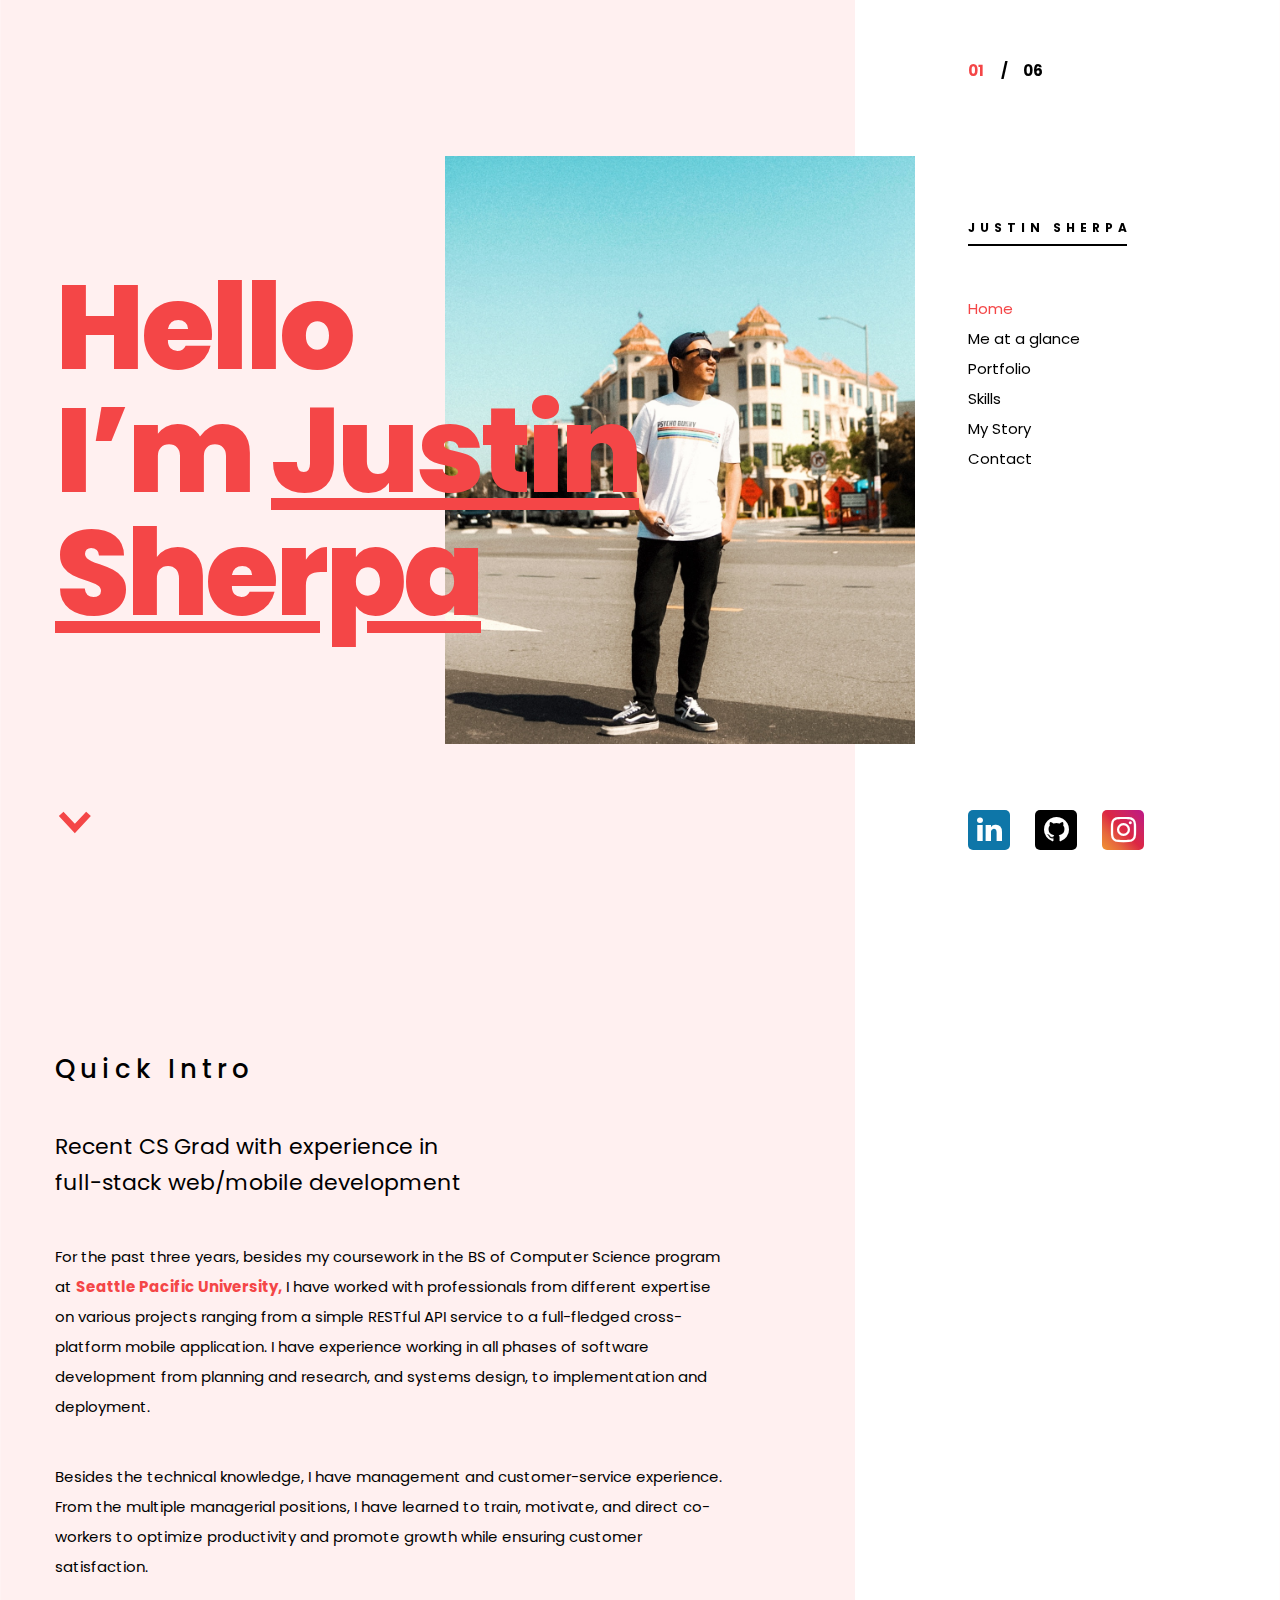
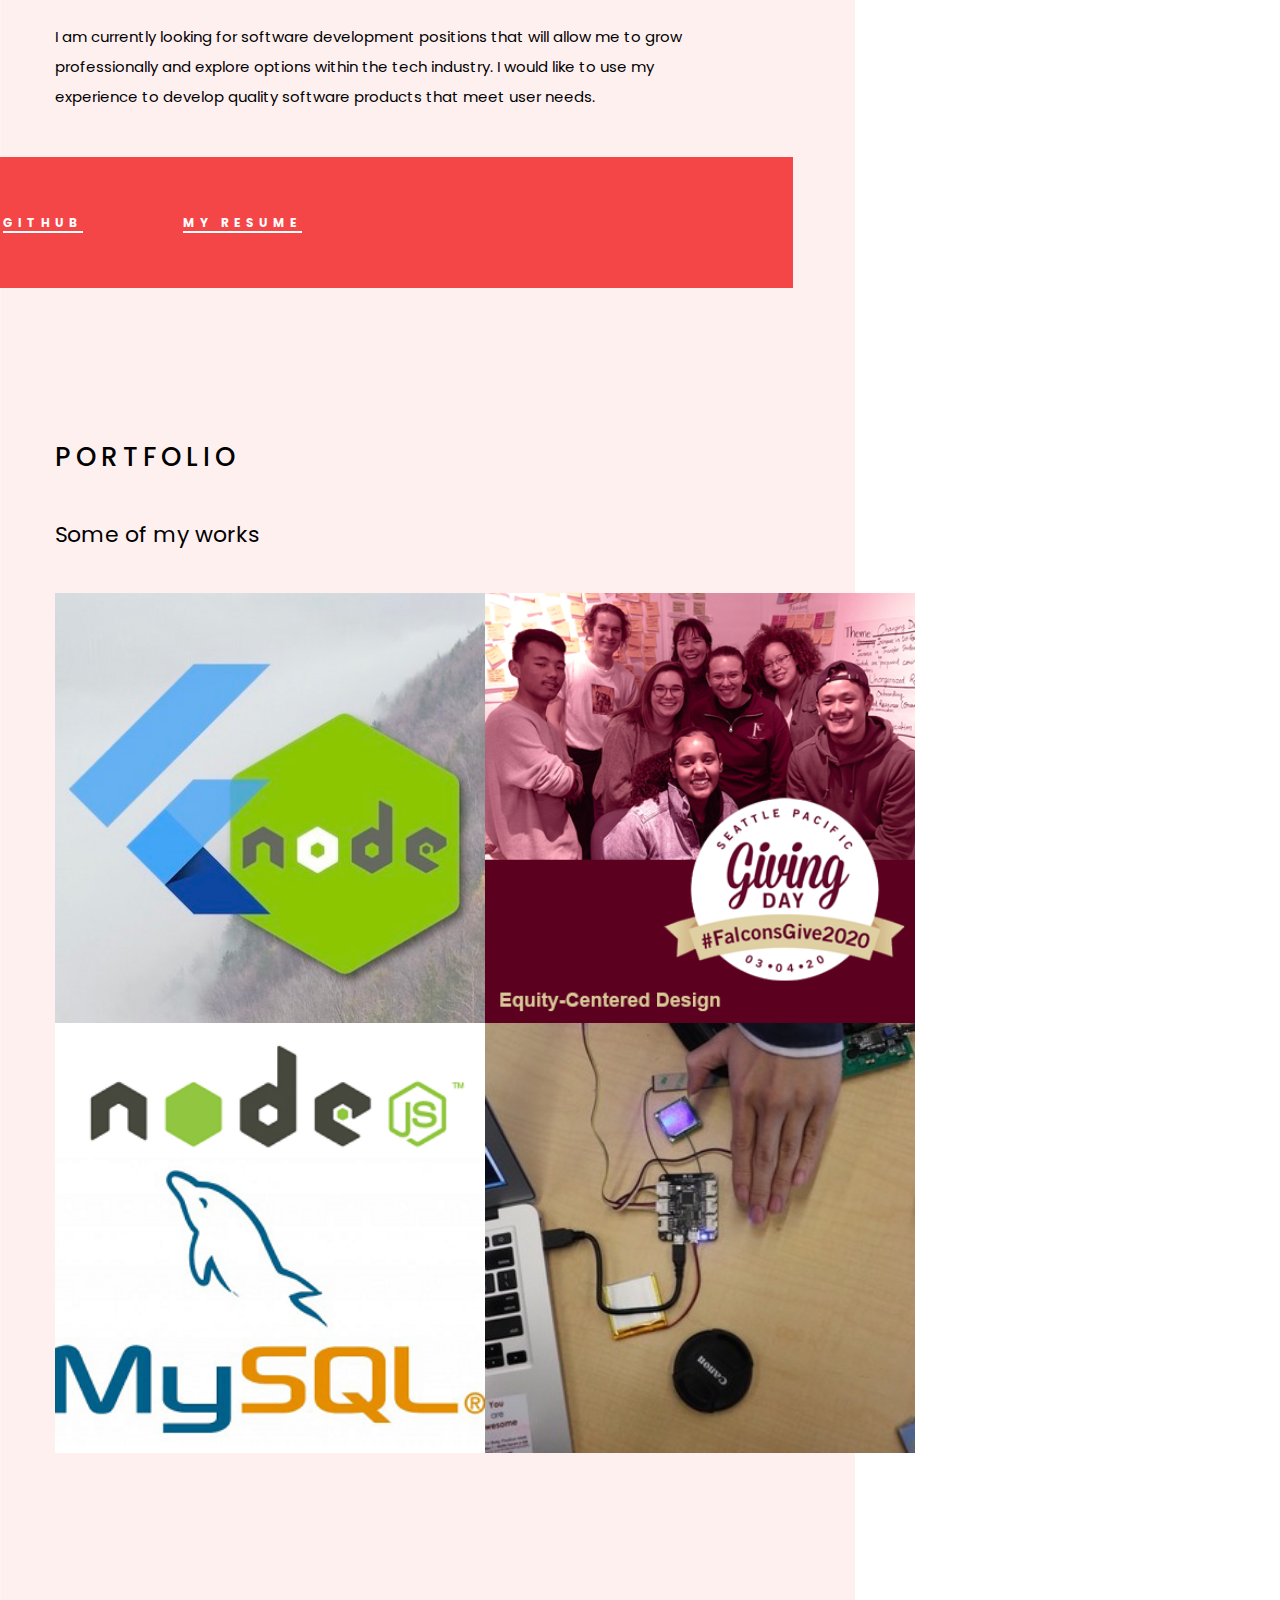
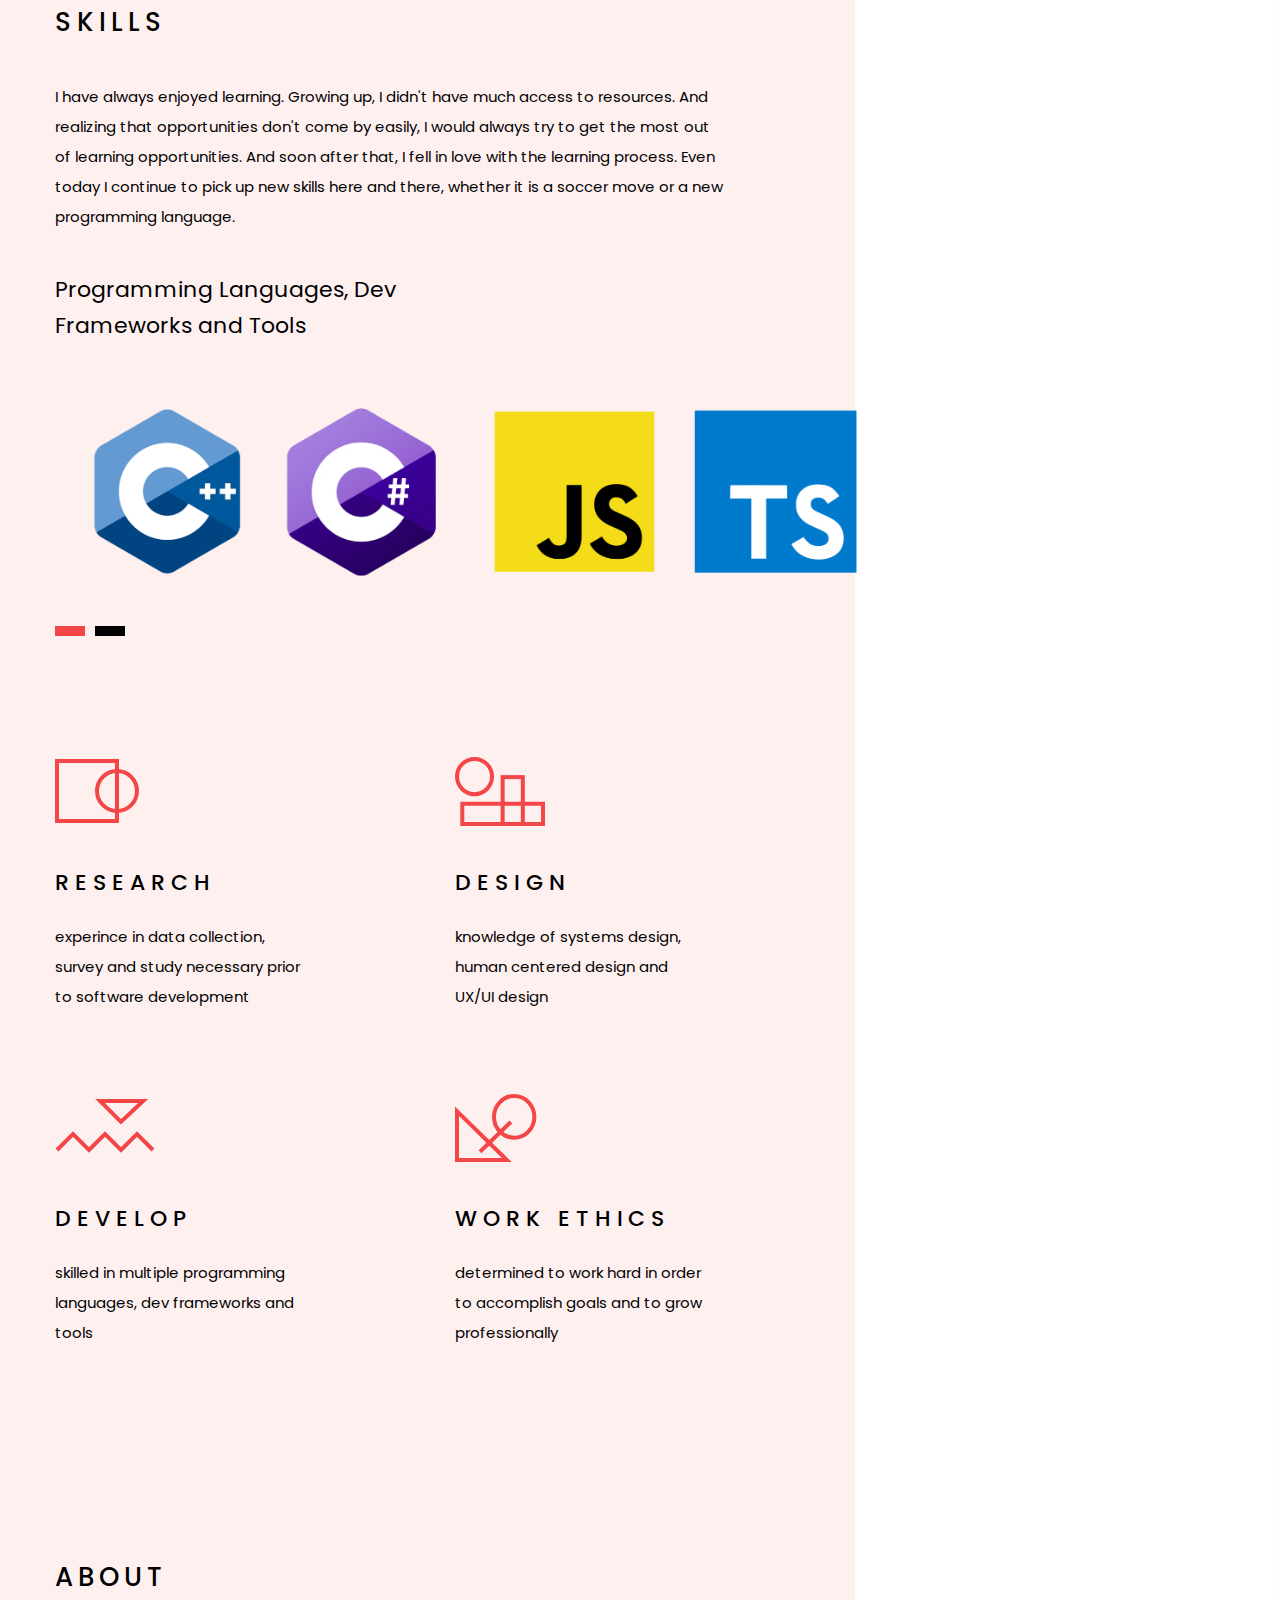
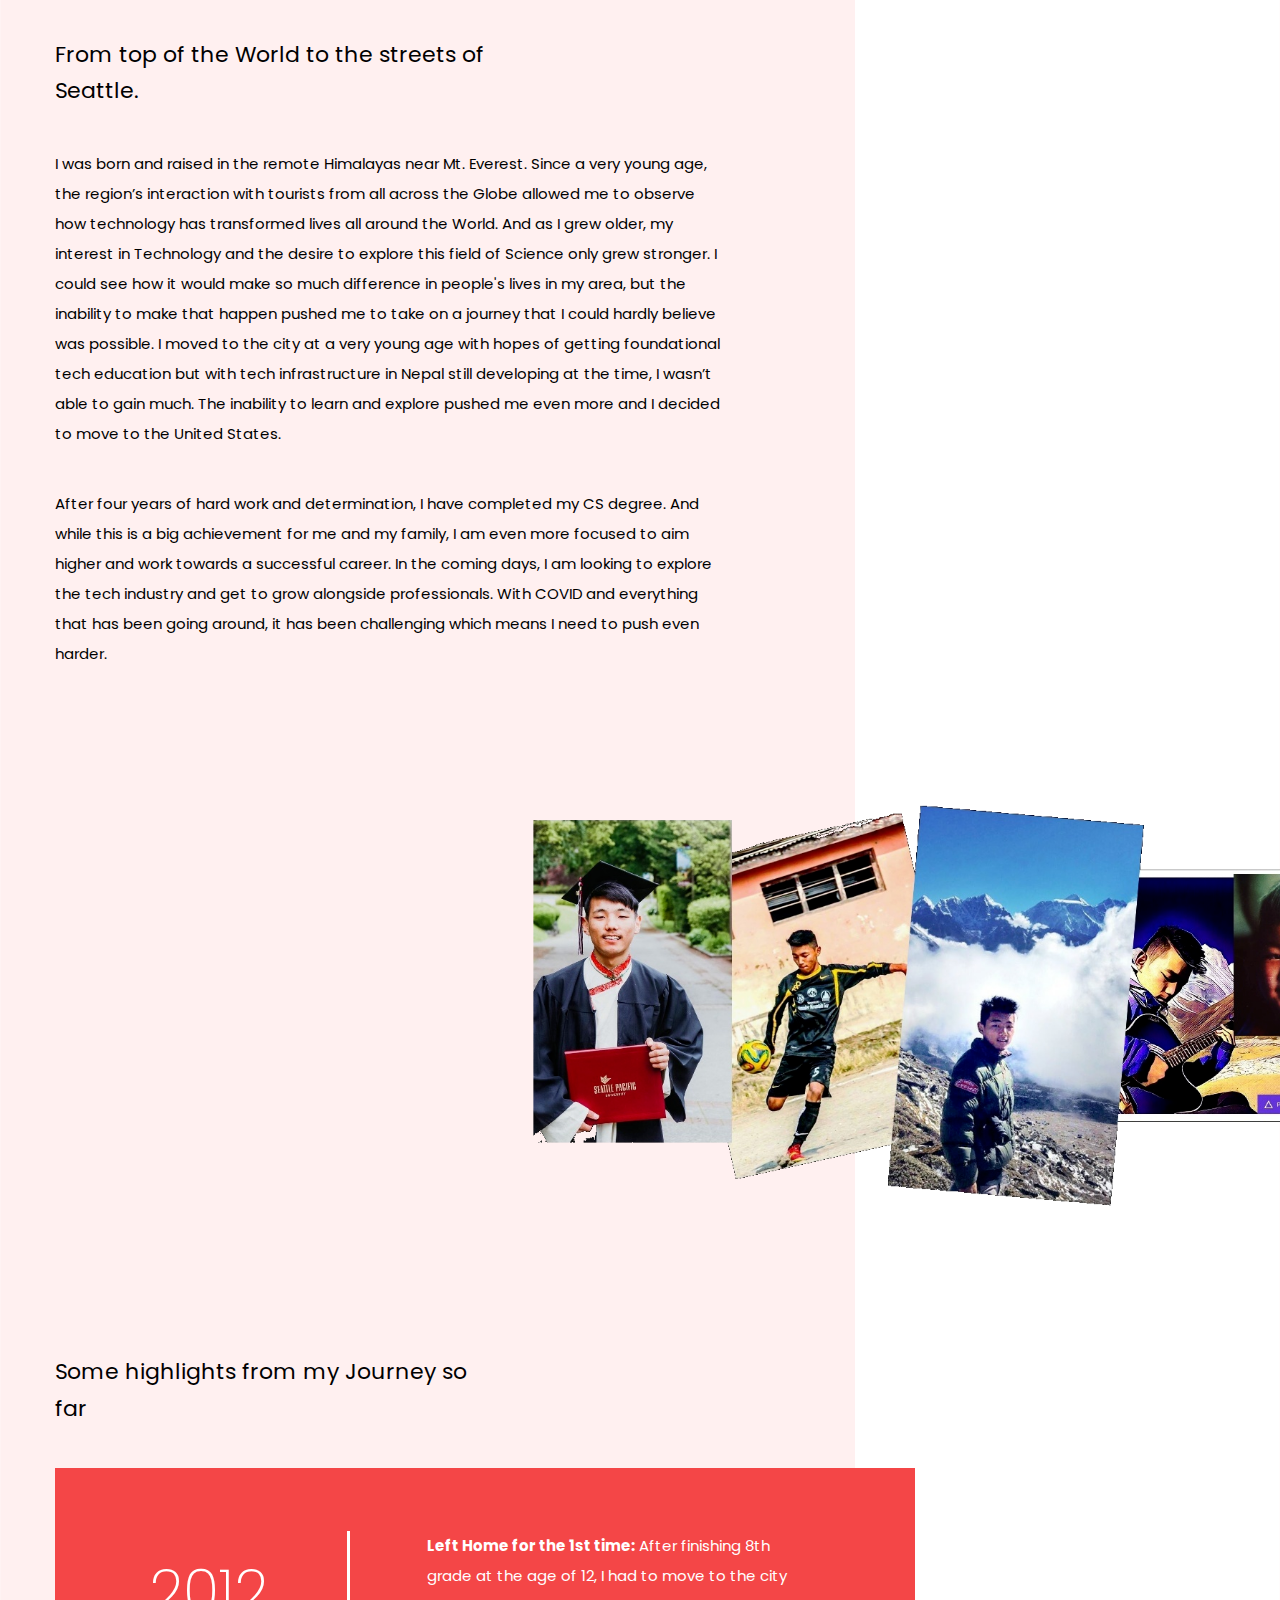
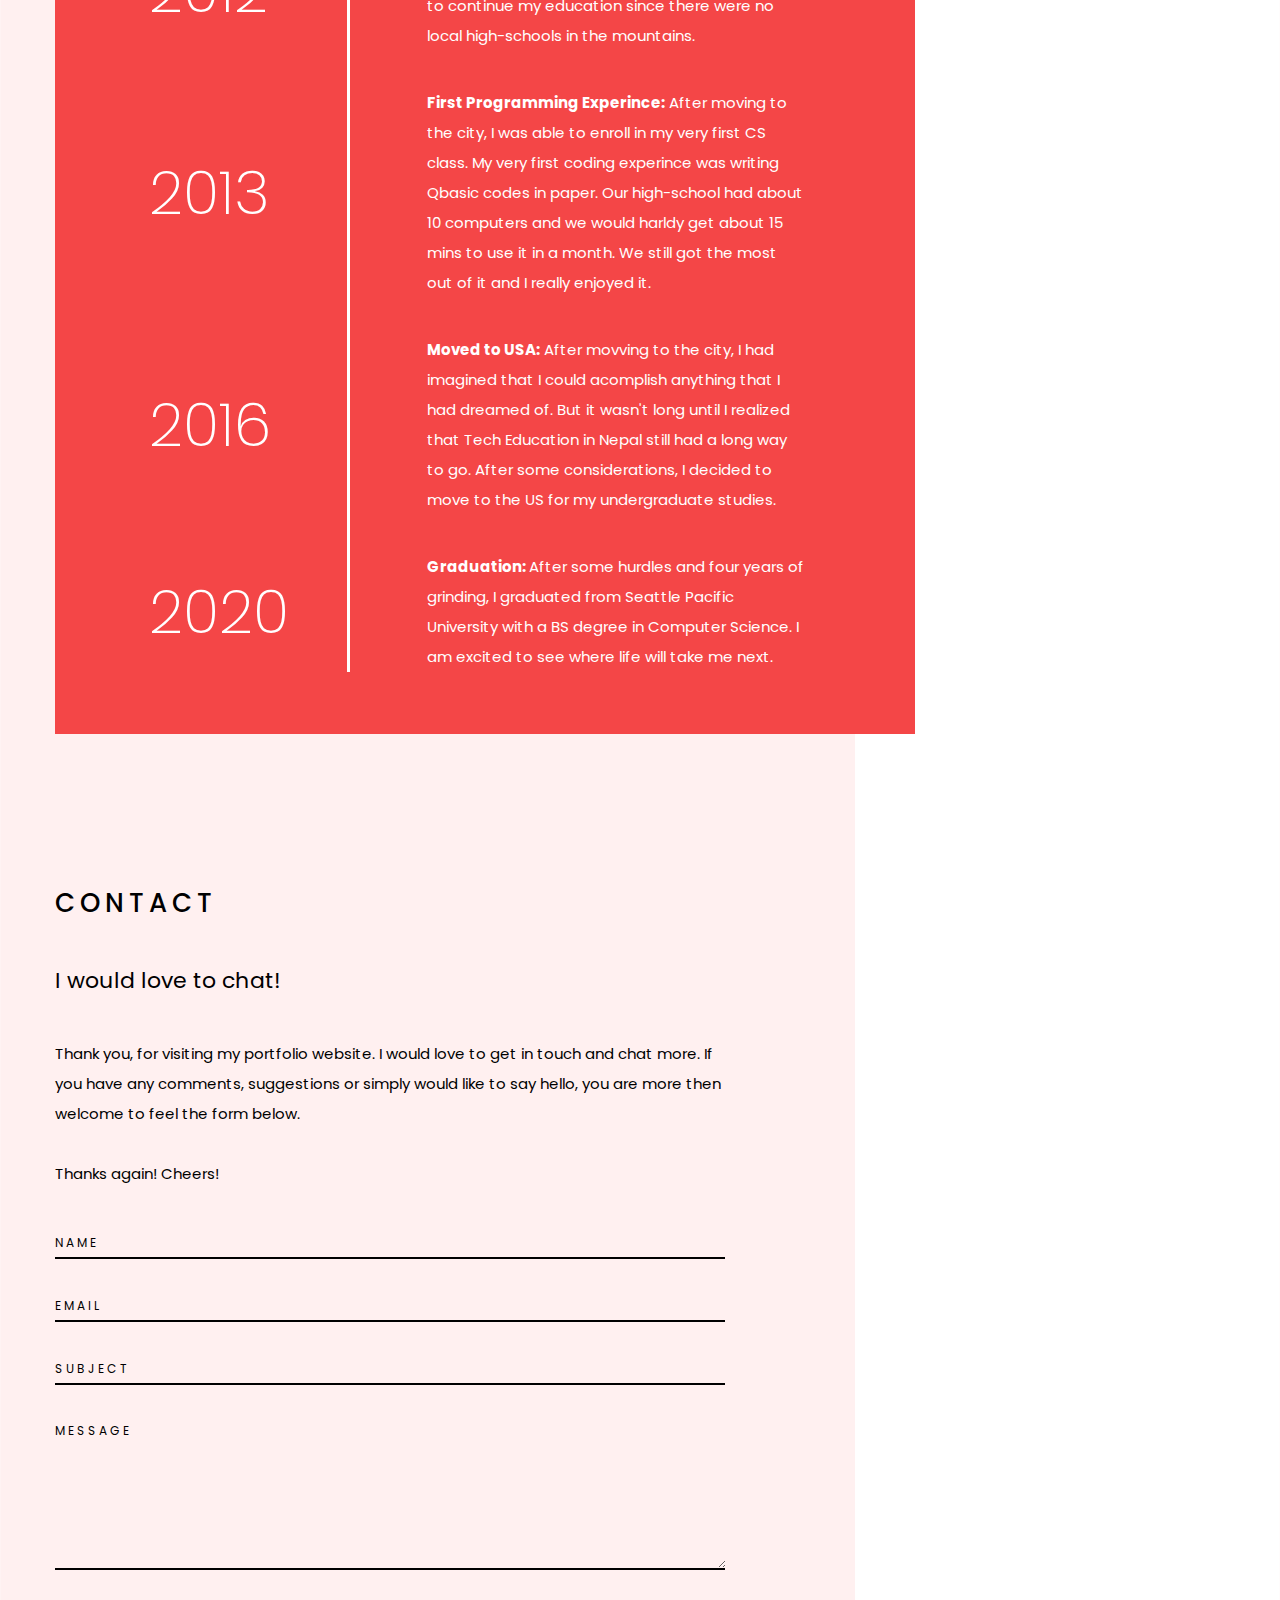
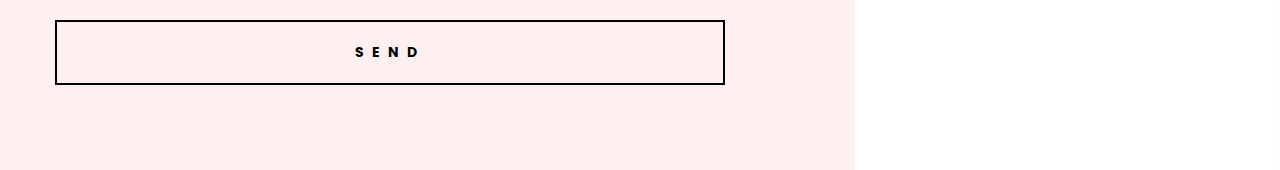
==== index.html @ 7067f930 "formspree.io form setup" ====
<!DOCTYPE HTML>
<html lang="en-US">
    <head>
        <title>Justin Sherpa Software Engineer</title>
        <meta http-equiv="Content-Type" content="text/html; charset=UTF-8">
        <meta name="description" content="Justin Sherpa Software Engineer Portfoilo" />
        <meta name="author" content="Justin Sherpa" />
        <meta name="viewport" content="width=device-width, initial-scale=1, shrink-to-fit=no">

        <link rel="shortcut icon" href="images/favicon.ico">
        <link href='https://fonts.googleapis.com/css?family=Poppins:200,400,500,700,800&display=swap' rel='stylesheet' type='text/css'> 
        <link rel="stylesheet" href="https://cdnjs.cloudflare.com/ajax/libs/font-awesome/4.7.0/css/font-awesome.min.css">                    
        <link rel="stylesheet" href="css/clear.css">
        <link rel="stylesheet" href="css/bootstrap-grid.css">        
        <link rel="stylesheet" href="css/prettyPhoto.css">
        <link rel="stylesheet" href="css/owl.carousel.min.css">
        <link rel="stylesheet" href="css/owl.theme.default.min.css">
        <link rel="stylesheet" href="style.css">

        <!--[if lt IE 9]>
        <script src="js/html5shiv.js"></script>            
        <script src="js/respond.min.js"></script>                   
        <![endif]-->                      
            
    </head>

    <body class="one-page"> 

        <div class="doc-loader"></div>

        <div class="container">
            <div class="page-wrapper">

                <!-- ================= HEADER ================= -->
                <div id="nav-btn" class="nav-btn">
                    <span class="nav-btn-cover">
                        <span class="menu-line"></span>                   
                    </span>
                </div>
                <div class="s-nav">
                    <div class="nav-count">
                        <div class="current-num">
                            <span>01</span>
                        </div>
                        <div class="pagination-sep">/</div>
                        <div class="total-pages-num">07</div>
                    </div>                                                            
                    <div class="nav-container">
                        <a class="site-title slow-scroll" href="#home">JUSTIN SHERPA</a>
                        <nav class="nav-menu">
                            <ul class="nav-list">
                                <li><a href="#home">Home</a></li>
                                <li><a href="#services">Me at a glance</a></li>
                                <li><a href="#portfolio">Portfolio</a></li> 
                                <li><a href="#skills">Skills</a></li>
                                <li><a href="#about">My Story</a></li>     
                                <li><a href="#contact">Contact</a></li>
                            </ul>
                        </nav>
                    </div> 
                    <ul class = "nav-soc">
                            <li><a href="https://www.linkedin.com/in/sherpaj/" target="_blank" class="fa fa-linkedin"></a></li>
                            <li><a href="https://github.com/sherpaj" target="_blank" class="fa fa-github"></a></li>
                            <li><a href="https://www.instagram.com/lhaktenjing/" target="_blank" class="fa fa-instagram"></a></li>
                    </ul>
                </div>
                <!-- =============== HEADER END =============== -->

                <!-- ================== HOME ================== -->
                <section id="home" class="section">
                    <div class="container-wrap">                        
                        <h1 class="entry-title" data-jarallax-element="0 30">Hello <br>I’m <span>Justin Sherpa</span></h1>
                        <img class="main-photo block-right" data-jarallax-element="0 -30" src="images/photo-1.jpg" alt="">                        
                        <a href="#services" class="main-btn slow-scroll"><img src="images/scroll-icon.svg" alt=""></a>
                    </div>
                </section>
                <!-- ================= HOME END ================= -->

                <!-- ================== SERVICES ================== -->
                <section id="services" class="section">

                    <div class="content-670">
                        <h2 class="title">Quick Intro</h2>
                        <div class="section-des">
                           Recent CS Grad with experience in <br>full-stack web/mobile development
                        </div>
                        <p>
                            For the past three years, besides my coursework in the BS of Computer Science program 
                            at <a href="https://spu.edu/" target="_blank">Seattle Pacific University,</a> I have worked 
                            with professionals from different expertise 
                            on various projects ranging from a simple RESTful API service to a full-fledged 
                            cross-platform mobile application. I have experience working in all phases of software 
                            development from planning and research, and systems design, to implementation and deployment.
                        </p>
                        <p>
                            Besides the technical knowledge, I have management and customer-service experience. 
                            From the multiple managerial positions, I have learned to train, motivate, and direct 
                            co-workers to optimize productivity and promote growth while ensuring customer 
                            satisfaction.  
                        </p>
                        <p>
                            I am currently looking for software development positions that will allow me to grow 
                            professionally and explore options within the tech industry. I would like to use my 
                            experience to develop quality software products that meet user needs. 
                        </p>
                    </div>

                    <ul class="serv-link-cover block-right" data-jarallax-element="0 40">
                        <li><a href="https://github.com/sherpaj" target="_blank">GITHUB</a></li>
                        <li><a href="https://drive.google.com/file/d/1ExMaj_rf5Bexp2js8amqShYfL4rbwa63/view?usp=sharing">MY RESUME</a></li>
                    </ul>
                </section>
                <!-- ================ SERVICES END ================ -->

                <!-- ==================== PORTFOLIO ==================== -->

                <section id="portfolio" class="section">
                    <h2 class="title">PORTFOLIO</h2>
                    <div class="section-des">
                        Some of my works
                    </div>

                    <div id="portfolio-wrapper" class="relative block-right">                        
                        <div class="portfolio-load-content-holder"></div>
                        <div class="grid" id="portfolio-grid">                                                            
                            <div class="grid-sizer"></div>

                            <div id="p-item-1" class="grid-item element-item p-one-half">
                                <a class="item-link ajax-portfolio" href="portfolio-1.html" data-id="1">
                                    <img src="images/portfolio1.jpg" alt="" />
                                    <div class="portfolio-text-holder">
                                        <div class="portfolio-text-wrapper">
                                            <p class="portfolio-text">Spotted</p>
                                            <p class="portfolio-cat">an iOS mobile application</p>
                                        </div>
                                    </div>
                                </a>
                            </div>

                            <div id="p-item-2" class="grid-item element-item p-one-half">
                                <a class="item-link" href="https://www.bubulapp.com/" target="_blank" data-id="2">
                                    <img src="images/portfolio2.jpg" alt="" />
                                    <div class="portfolio-text-holder">
                                        <div class="portfolio-text-wrapper">
                                            <p class="portfolio-text">Bubbul</p>
                                            <p class="portfolio-cat">a Human Centered Design Project</p>
                                        </div>
                                    </div>
                                </a>
                            </div>

                            <div id="p-item-3" class="grid-item element-item p-one-half">
                                <a class="item-link" href="https://github.com/sherpaj/Music_Library-DBMS" target="_blank" data-id="3">
                                    <img src="images/portfolio3.jpg" alt="" />
                                    <div class="portfolio-text-holder">
                                        <div class="portfolio-text-wrapper">
                                            <p class="portfolio-text">Music DB</p>
                                            <p class="portfolio-cat">A RESTful Web API and Relational DB</p>
                                        </div>
                                    </div>
                                </a>
                            </div>

                            <div class="grid-item element-item p-one-half">
                                <a class="item-link" href="https://devpost.com/software/parking-tracker-7ycqif" target="_blank" data-id="4">
                                    <img src="images/portfolio4.jpg" alt="" />
                                    <div class="portfolio-text-holder">
                                        <div class="portfolio-text-wrapper">
                                            <p class="portfolio-text">Parking Tracker</p>
                                            <p class="portfolio-cat">NB-IoT Microcontroller System</p>
                                        </div>
                                    </div>
                                </a>
                            </div>
                            <!---
                            <div class="grid-item element-item p-one-half">
                                <a class="item-link" href="images/item1.jpg" data-rel="prettyPhoto[portfolio]">
                                    <img src="images/portfolio5.jpg" alt="" />
                                    <div class="portfolio-text-holder">
                                        <div class="portfolio-text-wrapper">
                                            <p class="portfolio-text">Art</p>
                                            <p class="portfolio-cat">Image</p>
                                        </div>
                                    </div>
                                </a>
                            </div>
                        -->
                        </div>                
                    </div>   
                </section> 
                <!-- ================== PORTFOLIO END ================== -->


                <!-- ================== SKILLS ================== -->
                <section id="skills" class="section">
                    <h2 class="title">SKILLS</h2>
                    <p class="content-670">
                        I have always enjoyed learning. Growing up, I didn't have much access to resources. 
                        And realizing that opportunities don't come by easily, I would always try to get the 
                        most out of learning opportunities. And soon after that, I fell in love with the 
                        learning process. Even today I continue to pick up new skills here and there, whether 
                        it is a soccer move or a new programming language.
                    </p> 
                    <div class="section-des">
                        Programming Languages, Dev Frameworks and Tools
                    </div>

                    <div class="image-slider-wrapper relative block-right">
                        <div class="owl-carousel owl-theme image-slider slider" data-speed="2000" data-auto="false" data-hover="true">
                            <div class="owl-item">
                                <img src="images/skills1.png" alt="">
                            </div>
                            <div class="owl-item">
                                <img src="images/skills2.png" alt="">
                            </div>                            
                        </div>                                                            
                    </div>

                    

                    <div class="content-670">
                        <div class="serv-block-wrap">

                            <div class="serv-block-item">
                                <img src="images/serv-icon-1.svg" alt="">
                                <h4>RESEARCH</h4>
                                <p>
                                    experince in data collection, survey and study necessary prior to software development
                                </p>
                            </div>

                            <div class="serv-block-item">
                                <img src="images/serv-icon-2.svg" alt="">
                                <h4>DESIGN</h4>
                                <p>
                                    knowledge of systems design, human centered design and UX/UI design
                                </p>
                            </div>

                            <div class="serv-block-item">
                                <img src="images/serv-icon-3.svg" alt="">
                                <h4>DEVELOP</h4>
                                <p>
                                   skilled in multiple programming languages, dev frameworks and tools
                                </p>
                            </div>

                            <div class="serv-block-item">
                                <img src="images/serv-icon-4.svg" alt="">
                                <h4>WORK ETHICS</h4>
                                <p>
                                    determined to work hard in order to accomplish goals and to grow professionally
                                </p>
                            </div>

                        </div>
                    </div>
                    <br><br>

                </section>
                <!-- =============== SKILLS END =============== -->

                <!-- ==================== ABOUT ==================== -->
                <section id="about" class="section">
                    <h2 class="title">ABOUT</h2>
                    <div class="section-des">
                        From top of the World to the streets of Seattle.
                    </div>

                    <div class="content-670">
                        <p>
                            I was born and raised in the remote Himalayas near Mt. Everest. Since a very young age, 
                            the region’s interaction with tourists from all across the Globe allowed me to observe 
                            how technology has transformed lives all around the World. And as I grew older, my 
                            interest in Technology and the desire to explore this field of Science only grew stronger. 
                            I could see how it would make so much difference in people's lives in my area, but the 
                            inability to make that happen pushed me to take on a journey that I could hardly believe 
                            was possible. I moved to the city at a very young age with hopes of getting foundational 
                            tech education but with tech infrastructure in Nepal still developing at the time, 
                            I wasn’t able to gain much. The inability to learn and explore pushed me even more 
                            and I decided to move to the United States.  </p>
                            
                            <p>
                            After four years of hard work and determination, 
                            I have completed my CS degree. And while this is a big achievement for me and my family, 
                            I am even more focused to aim higher and work towards a successful career. In the coming days, 
                            I am looking to explore the tech industry and get to grow alongside professionals. 
                            With COVID and everything that has been going around, it has been challenging which 
                            means I need to push even harder. 
                        </p>
                    </div>

                    <img class="about-img block-right" data-jarallax-element="0 -40" src="images/about-img.jpg" alt="">


                    <div class="section-des">
                        Some highlights from my Journey so far
                    </div>
                    <ul class="skills-history block-right">
                        <li>
                            <span class="date">2012</span>
                            <p>
                                <strong>Left Home for the 1st time:</strong> After finishing 8th grade at the age of 12, I had to move to the city to continue my education since there
                                were no local high-schools in the mountains.
                            </p>
                        </li>

                        <li>
                            <span class="date">2013</span>
                            <p>
                                <strong>First Programming Experince:</strong> After moving to the city, I was able to enroll in my very first CS class.
                                 My very first coding experince was writing Qbasic codes in paper. Our high-school had about 10 computers and we would harldy get about
                                15 mins to use it in a month. We still got the most out of it and I really enjoyed it.

                            </p>
                        </li>

                        <li>
                            <span class="date">2016</span>
                            <p>
                                <strong>Moved to USA:</strong> After movving to the city, I had imagined that I could acomplish anything that I had dreamed of. But it wasn't long
                                until I realized that Tech Education in Nepal still had a long way to go. After some considerations, I decided to move to the US for my
                                undergraduate studies.
                             </p>
                        </li>

                        <li>
                            <span class="date">2020</span>
                            <p>
                                <strong> Graduation: </strong> After some hurdles and four years of grinding, I graduated from Seattle Pacific University with a BS degree in Computer Science. I am
                                excited to see where life will take me next.
                            </p>
                        </li>    
                    </ul>

                    
                    
                    <!--
                    <ul class="about-info" data-threshold="0 0" data-jarallax-element="40 0">
                        <li>
                            <h6>EMAIL</h6>
                            <a href="mailto:jackob@yourwebsite.com">justin@sherpaj.com</a>
                        </li>
                        <li>
                            <h6>ROLE</h6>
                            <span>Lead Designer</span>
                        </li>
                        <li>
                            <h6>PHONE</h6>
                            <a href="tel:+12067514339">(+1) 206 751 4339</a>
                        </li>
                    </ul>

                    <div class="about-text content-670">
                        <p>
                            Nam ultrices ultrices nec tortor pulvinar fermentum mi. Sociis sit tristique sagittis, mauris volutpat estera phasellus. Varius nec orci, quam augue lorem lines pellentesque non id. Tristique amet volutpat nunc euismod. Mauris <a href="#">felis at quam</a> sollicitudin est sempe vulputate id in nullam. Purus tincidunt maga ut turpis eu, eu enim. Nisl porttitor elit risus velit urna morbit mauris at proin laoreet lobortis urna aliquam setera fermentum sit iaculis vitae hendrerit et. Arcu ac est dictum lorem ispum dolor sit amet nunc usrus seio.
                        </p>
                        <p>
                            Lorem ipsum dolor sit amet, consectetur adipiscing elit. Viverra tristique placerat in sat massa consectetur quisque. Nunc aces fames lectus in libero aliquet ertare feraso est lorem nunc dolor sit amet settera aces volutpat in voltare lupar est phasellus.
                        </p>
                        <p>
                            Faucibus sed tristique fames sed aliquet ultricies eget viverra arcu. Vitae faucibus diam consequat aecenas. Turpis metus sit diam purus leo in varius ac quam. Nunc amet sei tristique set volutpat vulputate est phasellus. Volutpat faucibus per praesent aced no nuncare voltare per settera lorem ipsum dolor loboritas prion mauris varius est.
                        </p>
                    </div>

                    <img class="signature" src="images/signature.svg" alt="">

                -->

                </section>
                <!-- ==================== contact ==================== -->
                <section id="contact" class="section">
                    <h2 class="title">CONTACT</h2>
                    <div class="section-des">
                        I would love to chat!
                    </div>
                    <div class="content-670">
                        <p>
                            Thank you, for visiting my portfolio website. I would love to get in touch and chat more.
                            If you have any comments, suggestions or simply would like to say hello, you are more then 
                            welcome to feel the form below. <br><br>
                            Thanks again! Cheers!
                        </p>
                    </div>

                    <div class="content-670">
                        <form class="contact-form" action="https://formspree.io/xpzyezgk" method="POST">
                            <p>
                                <input id="name" type="text" name="your-name" placeholder="NAME">
                            </p>
                            <p>
                                <input id="contact-email" type="email" name="your-email" placeholder="EMAIL">
                            </p>                                    
                            <p>
                                <input id="subject" type="text" name="your-subject" placeholder="SUBJECT">
                            </p>
                            <p>
                                <textarea id="message" name="your-message" placeholder="MESSAGE"></textarea>
                            </p>
                            <p class="contact-submit-holder">
                                <!--</button> type = "submit"> SEND-->
                                <input type="submit" value="SEND">
                            </p>      
                            <p id="my-form-status"></p>                          
                        </form> 
                    </div>

                </section>
                <!-- ================== ABOUT END ================== -->
            </div>
        </div>

        <!--=================== SCRIPT ===================-->
        <script src="js/jquery.js"></script>       
        <script src="js/imagesloaded.pkgd.js"></script>
        <script src="js/jquery.fitvids.js"></script>
        <script src="js/jarallax.js"></script>
        <script src="js/jarallax-element.min.js"></script>
        <script src="js/isotope.pkgd.js"></script>        
        <script src="js/jquery.prettyPhoto.js"></script>                
        <script src='js/owl.carousel.min.js'></script>                                                            
        <script src="js/main.js"></script>
    </body>
</html>
---- css/clear.css ----
html, body, div, span, object, iframe,
h1, h2, h3, h4, h5, h6, p, blockquote, pre,
abbr, address, cite, code,
del, dfn, em, img, ins, kbd, q, samp,
small, strong, sub, sup, var,
b, i, ol, ul, li,
fieldset, form, label, legend,
table, caption, tbody, tfoot, thead, tr, th, td,
article, aside, canvas, details, figcaption, figure, 
footer, header, hgroup, menu, nav, section, summary,
time, mark, audio, video {
    margin:0;
    padding:0;
    border:0;
    outline: none;
    font-size:100%;
    vertical-align:baseline;
    background:transparent;
}

body {
    line-height:1;
}

article,aside,details,figcaption,figure,
footer,header,hgroup,menu,nav,section { 
    display:block;
}

nav ul,ul,ol {
    list-style:none;
}

blockquote, q {
    quotes:none;
}

blockquote:before, blockquote:after,
q:before, q:after {
    content:'';
    content:none;
}

a {
    margin:0;
    padding:0;
    font-size:100%;
	outline: none;
    vertical-align:baseline;
    background:transparent;
}

ins {
    background-color:#ff9;
    color:#000;
    text-decoration:none;
}

mark {
    background-color:#ff9;
    color:#000; 
    font-style:italic;
    font-weight:bold;
}

del {
    text-decoration: line-through;
}

abbr[title], dfn[title] {
    border-bottom:1px dotted;
    cursor:help;
}

table {
    border-collapse:collapse;
    border-spacing:0;
}

hr {
    display:block;
    height:1px;
    border:0;   
    border-top:1px solid #cccccc;
    margin:1em 0;
    padding:0;
}

input, select {
    vertical-align:middle;
}

input:focus, textarea:focus
{
    outline: none;
}
---- css/prettyPhoto.css ----
/* ------------------------------------------------------------------------
        This you can edit.
------------------------------------------------------------------------- */

/* ----------------------------------
        Default Theme
----------------------------------- */

div.pp_default .pp_top,
div.pp_default .pp_top .pp_middle,
div.pp_default .pp_top .pp_left,
div.pp_default .pp_top .pp_right,
div.pp_default .pp_bottom,
div.pp_default .pp_bottom .pp_left,
div.pp_default .pp_bottom .pp_middle,
div.pp_default .pp_bottom .pp_right { height: 13px; }

div.pp_default .pp_content .ppt { color: #f8f8f8; }
div.pp_default .pp_content_container .pp_left { padding-left: 13px; }
div.pp_default .pp_content_container .pp_right { padding-right: 13px; }
/*div.pp_default .pp_content { background-color: #fff; }*/
div.pp_default .pp_next:hover { background: url(../images/prettyPhoto/default/sprite_next.png) center right  no-repeat; cursor: pointer; } /* Next button */
div.pp_default .pp_previous:hover { background: url(../images/prettyPhoto/default/sprite_prev.png) center left no-repeat; cursor: pointer; } /* Previous button */
div.pp_default .pp_expand { background: url(../images/prettyPhoto/default/sprite.png) 0 -29px no-repeat; cursor: pointer; width: 28px; height: 28px; display: none !important; } /* Expand button */
div.pp_default .pp_expand:hover { background: url(../images/prettyPhoto/default/sprite.png) 0 -56px no-repeat; cursor: pointer; } /* Expand button hover */
div.pp_default .pp_contract { background: url(../images/prettyPhoto/default/sprite.png) 0 -84px no-repeat; cursor: pointer; width: 28px; height: 28px; } /* Contract button */
div.pp_default .pp_contract:hover { background: url(../images/prettyPhoto/default/sprite.png) 0 -113px no-repeat; cursor: pointer; } /* Contract button hover */
div.pp_default .pp_close { width: 30px; height: 30px; cursor: pointer; } /* Close button */
div.pp_default #pp_full_res .pp_inline { color: #000; background-color: white; padding: 30px; } 
.pp_inline img {max-width: 100%; max-height: 100%; width: auto; height: auto;}
div.pp_default .pp_gallery ul li a { background: url(../images/prettyPhoto/default/default_thumb.png) center center #f8f8f8; border:1px solid #aaa; }
div.pp_default .pp_gallery ul li a:hover,
div.pp_default .pp_gallery ul li.selected a { border-color: #fff; }
div.pp_default .pp_social { margin-top: 7px;}

div.pp_default .pp_gallery a.pp_arrow_previous,
div.pp_default .pp_gallery a.pp_arrow_next { position: static; left: auto; }
div.pp_default .pp_nav .pp_play,
div.pp_default .pp_nav .pp_pause { background: url(../images/prettyPhoto/default/sprite.png) -51px 1px no-repeat; height:30px; width:30px; }
div.pp_default .pp_nav .pp_pause { background-position: -51px -29px; }
div.pp_default .pp_details { position: relative; }
div.pp_default a.pp_arrow_previous,
div.pp_default a.pp_arrow_next { height: 26px;  margin: -4px 0 0 0; width: 20px; }
div.pp_default a.pp_arrow_next { left: 52px;} /* The next arrow in the bottom nav */
div.pp_default .pp_content_container .pp_details { margin-top: 5px; }
div.pp_default .pp_nav { clear: none; height: 30px; width: 110px; position: relative; }
div.pp_default .pp_nav .currentTextHolder{ font-family: Georgia; font-style: italic; color:#999; font-size: 11px; left: 75px; line-height: 25px; margin: 0; padding: 0 0 0 10px; position: absolute; top: 2px; }

div.pp_default .pp_close:hover, div.pp_default .pp_nav .pp_play:hover, div.pp_default .pp_nav .pp_pause:hover, div.pp_default .pp_arrow_next:hover, div.pp_default .pp_arrow_previous:hover { opacity:0.7; }

div.pp_default .pp_description{ font-size: 11px; font-weight: bold; line-height: 14px; margin: 5px 50px 5px 0; }


div.pp_default .pp_loaderIcon { background: url(../images/prettyPhoto/default/loader.gif) center center no-repeat; background-color: white;} /* Loader icon */


/* ----------------------------------
        Light Rounded Theme
----------------------------------- */


div.light_rounded .pp_top .pp_left { background: url(../images/prettyPhoto/light_rounded/sprite.png) -88px -53px no-repeat; } /* Top left corner */
div.light_rounded .pp_top .pp_middle { background: #fff; } /* Top pattern/color */
div.light_rounded .pp_top .pp_right { background: url(../images/prettyPhoto/light_rounded/sprite.png) -110px -53px no-repeat; } /* Top right corner */

div.light_rounded .pp_content .ppt { color: #000; }
div.light_rounded .pp_content_container .pp_left,
div.light_rounded .pp_content_container .pp_right { background: #fff; }
div.light_rounded .pp_content { background-color: #fff; } /* Content background */
div.light_rounded .pp_next:hover { background: url(../images/prettyPhoto/light_rounded/btnNext.png) center right  no-repeat; cursor: pointer; } /* Next button */
div.light_rounded .pp_previous:hover { background: url(../images/prettyPhoto/light_rounded/btnPrevious.png) center left no-repeat; cursor: pointer; } /* Previous button */
div.light_rounded .pp_expand { background: url(../images/prettyPhoto/light_rounded/sprite.png) -31px -26px no-repeat; cursor: pointer; } /* Expand button */
div.light_rounded .pp_expand:hover { background: url(../images/prettyPhoto/light_rounded/sprite.png) -31px -47px no-repeat; cursor: pointer; } /* Expand button hover */
div.light_rounded .pp_contract { background: url(../images/prettyPhoto/light_rounded/sprite.png) 0 -26px no-repeat; cursor: pointer; } /* Contract button */
div.light_rounded .pp_contract:hover { background: url(../images/prettyPhoto/light_rounded/sprite.png) 0 -47px no-repeat; cursor: pointer; } /* Contract button hover */
div.light_rounded .pp_close { width: 75px; height: 22px; background: url(../images/prettyPhoto/light_rounded/sprite.png) -1px -1px no-repeat; cursor: pointer; } /* Close button */
div.light_rounded .pp_details { position: relative; }
div.light_rounded .pp_description { margin-right: 85px; }
div.light_rounded #pp_full_res .pp_inline { color: #000; } 
div.light_rounded .pp_gallery a.pp_arrow_previous,
div.light_rounded .pp_gallery a.pp_arrow_next { margin-top: 12px !important; }
div.light_rounded .pp_nav .pp_play { background: url(../images/prettyPhoto/light_rounded/sprite.png) -1px -100px no-repeat; height: 15px; width: 14px; }
div.light_rounded .pp_nav .pp_pause { background: url(../images/prettyPhoto/light_rounded/sprite.png) -24px -100px no-repeat; height: 15px; width: 14px; }

div.light_rounded .pp_arrow_previous { background: url(../images/prettyPhoto/light_rounded/sprite.png) 0 -71px no-repeat; } /* The previous arrow in the bottom nav */
div.light_rounded .pp_arrow_previous.disabled { background-position: 0 -87px; cursor: default; }
div.light_rounded .pp_arrow_next { background: url(../images/prettyPhoto/light_rounded/sprite.png) -22px -71px no-repeat; } /* The next arrow in the bottom nav */
div.light_rounded .pp_arrow_next.disabled { background-position: -22px -87px; cursor: default; }

div.light_rounded .pp_bottom .pp_left { background: url(../images/prettyPhoto/light_rounded/sprite.png) -88px -80px no-repeat; } /* Bottom left corner */
div.light_rounded .pp_bottom .pp_middle { background: #fff; } /* Bottom pattern/color */
div.light_rounded .pp_bottom .pp_right { background: url(../images/prettyPhoto/light_rounded/sprite.png) -110px -80px no-repeat; } /* Bottom right corner */

div.light_rounded .pp_loaderIcon { background: url(../images/prettyPhoto/light_rounded/loader.gif) center center no-repeat; } /* Loader icon */

/* ----------------------------------
        Dark Rounded Theme
----------------------------------- */

div.dark_rounded .pp_top .pp_left { background: url(../images/prettyPhoto/dark_rounded/sprite.png) -88px -53px no-repeat; } /* Top left corner */
div.dark_rounded .pp_top .pp_middle { background: url(../images/prettyPhoto/dark_rounded/contentPattern.png) top left repeat; } /* Top pattern/color */
div.dark_rounded .pp_top .pp_right { background: url(../images/prettyPhoto/dark_rounded/sprite.png) -110px -53px no-repeat; } /* Top right corner */

div.dark_rounded .pp_content_container .pp_left { background: url(../images/prettyPhoto/dark_rounded/contentPattern.png) top left repeat-y; } /* Left Content background */
div.dark_rounded .pp_content_container .pp_right { background: url(../images/prettyPhoto/dark_rounded/contentPattern.png) top right repeat-y; } /* Right Content background */
div.dark_rounded .pp_content { background: url(../images/prettyPhoto/dark_rounded/contentPattern.png) top left repeat; } /* Content background */
div.dark_rounded .pp_next:hover { background: url(../images/prettyPhoto/dark_rounded/btnNext.png) center right  no-repeat; cursor: pointer; } /* Next button */
div.dark_rounded .pp_previous:hover { background: url(../images/prettyPhoto/dark_rounded/btnPrevious.png) center left no-repeat; cursor: pointer; } /* Previous button */
div.dark_rounded .pp_expand { background: url(../images/prettyPhoto/dark_rounded/sprite.png) -31px -26px no-repeat; cursor: pointer; } /* Expand button */
div.dark_rounded .pp_expand:hover { background: url(../images/prettyPhoto/dark_rounded/sprite.png) -31px -47px no-repeat; cursor: pointer; } /* Expand button hover */
div.dark_rounded .pp_contract { background: url(../images/prettyPhoto/dark_rounded/sprite.png) 0 -26px no-repeat; cursor: pointer; } /* Contract button */
div.dark_rounded .pp_contract:hover { background: url(../images/prettyPhoto/dark_rounded/sprite.png) 0 -47px no-repeat; cursor: pointer; } /* Contract button hover */
div.dark_rounded .pp_close { width: 75px; height: 22px; background: url(../images/prettyPhoto/dark_rounded/sprite.png) -1px -1px no-repeat; cursor: pointer; } /* Close button */
div.dark_rounded .pp_details { position: relative; }
div.dark_rounded .pp_description { margin-right: 85px; }
div.dark_rounded .currentTextHolder { color: #c4c4c4; }
div.dark_rounded .pp_description { color: #fff; }
div.dark_rounded #pp_full_res .pp_inline { color: #fff; }
div.dark_rounded .pp_gallery a.pp_arrow_previous,
div.dark_rounded .pp_gallery a.pp_arrow_next { margin-top: 12px !important; }
div.dark_rounded .pp_nav .pp_play { background: url(../images/prettyPhoto/dark_rounded/sprite.png) -1px -100px no-repeat; height: 15px; width: 14px; }
div.dark_rounded .pp_nav .pp_pause { background: url(../images/prettyPhoto/dark_rounded/sprite.png) -24px -100px no-repeat; height: 15px; width: 14px; }

div.dark_rounded .pp_arrow_previous { background: url(../images/prettyPhoto/dark_rounded/sprite.png) 0 -71px no-repeat; } /* The previous arrow in the bottom nav */
div.dark_rounded .pp_arrow_previous.disabled { background-position: 0 -87px; cursor: default; }
div.dark_rounded .pp_arrow_next { background: url(../images/prettyPhoto/dark_rounded/sprite.png) -22px -71px no-repeat; } /* The next arrow in the bottom nav */
div.dark_rounded .pp_arrow_next.disabled { background-position: -22px -87px; cursor: default; }

div.dark_rounded .pp_bottom .pp_left { background: url(../images/prettyPhoto/dark_rounded/sprite.png) -88px -80px no-repeat; } /* Bottom left corner */
div.dark_rounded .pp_bottom .pp_middle { background: url(../images/prettyPhoto/dark_rounded/contentPattern.png) top left repeat; } /* Bottom pattern/color */
div.dark_rounded .pp_bottom .pp_right { background: url(../images/prettyPhoto/dark_rounded/sprite.png) -110px -80px no-repeat; } /* Bottom right corner */

div.dark_rounded .pp_loaderIcon { background: url(../images/prettyPhoto/dark_rounded/loader.gif) center center no-repeat; } /* Loader icon */


/* ----------------------------------
        Dark Square Theme
----------------------------------- */

div.dark_square .pp_left ,
div.dark_square .pp_middle,
div.dark_square .pp_right,
div.dark_square .pp_content { background: #000; }

div.dark_square .currentTextHolder { color: #c4c4c4; }
div.dark_square .pp_description { color: #fff; }
div.dark_square .pp_loaderIcon { background: url(../images/prettyPhoto/dark_square/loader.gif) center center no-repeat; } /* Loader icon */

div.dark_square .pp_expand { background: url(../images/prettyPhoto/dark_square/sprite.png) -31px -26px no-repeat; cursor: pointer; } /* Expand button */
div.dark_square .pp_expand:hover { background: url(../images/prettyPhoto/dark_square/sprite.png) -31px -47px no-repeat; cursor: pointer; } /* Expand button hover */
div.dark_square .pp_contract { background: url(../images/prettyPhoto/dark_square/sprite.png) 0 -26px no-repeat; cursor: pointer; } /* Contract button */
div.dark_square .pp_contract:hover { background: url(../images/prettyPhoto/dark_square/sprite.png) 0 -47px no-repeat; cursor: pointer; } /* Contract button hover */
div.dark_square .pp_close { width: 75px; height: 22px; background: url(../images/prettyPhoto/dark_square/sprite.png) -1px -1px no-repeat; cursor: pointer; } /* Close button */
div.dark_square .pp_details { position: relative; }
div.dark_square .pp_description { margin: 0 85px 0 0; }
div.dark_square #pp_full_res .pp_inline { color: #fff; }
div.dark_square .pp_gallery a.pp_arrow_previous,
div.dark_square .pp_gallery a.pp_arrow_next { margin-top: 12px !important; }
div.dark_square .pp_nav { clear: none; }
div.dark_square .pp_nav .pp_play { background: url(../images/prettyPhoto/dark_square/sprite.png) -1px -100px no-repeat; height: 15px; width: 14px; }
div.dark_square .pp_nav .pp_pause { background: url(../images/prettyPhoto/dark_square/sprite.png) -24px -100px no-repeat; height: 15px; width: 14px; }

div.dark_square .pp_arrow_previous { background: url(../images/prettyPhoto/dark_square/sprite.png) 0 -71px no-repeat; } /* The previous arrow in the bottom nav */
div.dark_square .pp_arrow_previous.disabled { background-position: 0 -87px; cursor: default; }
div.dark_square .pp_arrow_next { background: url(../images/prettyPhoto/dark_square/sprite.png) -22px -71px no-repeat; } /* The next arrow in the bottom nav */
div.dark_square .pp_arrow_next.disabled { background-position: -22px -87px; cursor: default; }

div.dark_square .pp_next:hover { background: url(../images/prettyPhoto/dark_square/btnNext.png) center right  no-repeat; cursor: pointer; } /* Next button */
div.dark_square .pp_previous:hover { background: url(../images/prettyPhoto/dark_square/btnPrevious.png) center left no-repeat; cursor: pointer; } /* Previous button */


/* ----------------------------------
        Light Square Theme
----------------------------------- */

div.light_square .pp_left ,
div.light_square .pp_middle,
div.light_square .pp_right,
div.light_square .pp_content { background: #fff; }

div.light_square .pp_content .ppt { color: #000; }
div.light_square .pp_expand { background: url(../images/prettyPhoto/light_square/sprite.png) -31px -26px no-repeat; cursor: pointer; } /* Expand button */
div.light_square .pp_expand:hover { background: url(../images/prettyPhoto/light_square/sprite.png) -31px -47px no-repeat; cursor: pointer; } /* Expand button hover */
div.light_square .pp_contract { background: url(../images/prettyPhoto/light_square/sprite.png) 0 -26px no-repeat; cursor: pointer; } /* Contract button */
div.light_square .pp_contract:hover { background: url(../images/prettyPhoto/light_square/sprite.png) 0 -47px no-repeat; cursor: pointer; } /* Contract button hover */
div.light_square .pp_close { width: 75px; height: 22px; background: url(../images/prettyPhoto/light_square/sprite.png) -1px -1px no-repeat; cursor: pointer; } /* Close button */
div.light_square .pp_details { position: relative; }
div.light_square .pp_description { margin-right: 85px; }
div.light_square #pp_full_res .pp_inline { color: #000; }
div.light_square .pp_gallery a.pp_arrow_previous,
div.light_square .pp_gallery a.pp_arrow_next { margin-top: 12px !important; }
div.light_square .pp_nav .pp_play { background: url(../images/prettyPhoto/light_square/sprite.png) -1px -100px no-repeat; height: 15px; width: 14px; }
div.light_square .pp_nav .pp_pause { background: url(../images/prettyPhoto/light_square/sprite.png) -24px -100px no-repeat; height: 15px; width: 14px; }

div.light_square .pp_arrow_previous { background: url(../images/prettyPhoto/light_square/sprite.png) 0 -71px no-repeat; } /* The previous arrow in the bottom nav */
div.light_square .pp_arrow_previous.disabled { background-position: 0 -87px; cursor: default; }
div.light_square .pp_arrow_next { background: url(../images/prettyPhoto/light_square/sprite.png) -22px -71px no-repeat; } /* The next arrow in the bottom nav */
div.light_square .pp_arrow_next.disabled { background-position: -22px -87px; cursor: default; }

div.light_square .pp_next:hover { background: url(../images/prettyPhoto/light_square/btnNext.png) center right  no-repeat; cursor: pointer; } /* Next button */
div.light_square .pp_previous:hover { background: url(../images/prettyPhoto/light_square/btnPrevious.png) center left no-repeat; cursor: pointer; } /* Previous button */

div.light_square .pp_loaderIcon { background: url(../images/prettyPhoto/light_rounded/loader.gif) center center no-repeat; } /* Loader icon */


/* ----------------------------------
        Facebook style Theme
----------------------------------- */

div.facebook .pp_top .pp_left { background: url(../images/prettyPhoto/facebook/sprite.png) -88px -53px no-repeat; } /* Top left corner */
div.facebook .pp_top .pp_middle { background: url(../images/prettyPhoto/facebook/contentPatternTop.png) top left repeat-x; } /* Top pattern/color */
div.facebook .pp_top .pp_right { background: url(../images/prettyPhoto/facebook/sprite.png) -110px -53px no-repeat; } /* Top right corner */

div.facebook .pp_content .ppt { color: #000; }
div.facebook .pp_content_container .pp_left { background: url(../images/prettyPhoto/facebook/contentPatternLeft.png) top left repeat-y; } /* Content background */
div.facebook .pp_content_container .pp_right { background: url(../images/prettyPhoto/facebook/contentPatternRight.png) top right repeat-y; } /* Content background */
div.facebook .pp_content { background: #fff; } /* Content background */
div.facebook .pp_expand { background: url(../images/prettyPhoto/facebook/sprite.png) -31px -26px no-repeat; cursor: pointer; } /* Expand button */
div.facebook .pp_expand:hover { background: url(../images/prettyPhoto/facebook/sprite.png) -31px -47px no-repeat; cursor: pointer; } /* Expand button hover */
div.facebook .pp_contract { background: url(../images/prettyPhoto/facebook/sprite.png) 0 -26px no-repeat; cursor: pointer; } /* Contract button */
div.facebook .pp_contract:hover { background: url(../images/prettyPhoto/facebook/sprite.png) 0 -47px no-repeat; cursor: pointer; } /* Contract button hover */
div.facebook .pp_close { width: 22px; height: 22px; background: url(../images/prettyPhoto/facebook/sprite.png) -1px -1px no-repeat; cursor: pointer; } /* Close button */
div.facebook .pp_details { position: relative; }
div.facebook .pp_description { margin: 0 37px 0 0; }
div.facebook #pp_full_res .pp_inline { color: #000; } 
div.facebook .pp_loaderIcon { background: url(../images/prettyPhoto/facebook/loader.gif) center center no-repeat; } /* Loader icon */

div.facebook .pp_arrow_previous { background: url(../images/prettyPhoto/facebook/sprite.png) 0 -71px no-repeat; height: 22px; margin-top: 0; width: 22px; } /* The previous arrow in the bottom nav */
div.facebook .pp_arrow_previous.disabled { background-position: 0 -96px; cursor: default; }
div.facebook .pp_arrow_next { background: url(../images/prettyPhoto/facebook/sprite.png) -32px -71px no-repeat; height: 22px; margin-top: 0; width: 22px; } /* The next arrow in the bottom nav */
div.facebook .pp_arrow_next.disabled { background-position: -32px -96px; cursor: default; }
div.facebook .pp_nav { margin-top: 0; }
div.facebook .pp_nav p { font-size: 15px; padding: 0 3px 0 4px; }
div.facebook .pp_nav .pp_play { background: url(../images/prettyPhoto/facebook/sprite.png) -1px -123px no-repeat; height: 22px; width: 22px; }
div.facebook .pp_nav .pp_pause { background: url(../images/prettyPhoto/facebook/sprite.png) -32px -123px no-repeat; height: 22px; width: 22px; }

div.facebook .pp_next:hover { background: url(../images/prettyPhoto/facebook/btnNext.png) center right no-repeat; cursor: pointer; } /* Next button */
div.facebook .pp_previous:hover { background: url(../images/prettyPhoto/facebook/btnPrevious.png) center left no-repeat; cursor: pointer; } /* Previous button */

div.facebook .pp_bottom .pp_left { background: url(../images/prettyPhoto/facebook/sprite.png) -88px -80px no-repeat; } /* Bottom left corner */
div.facebook .pp_bottom .pp_middle { background: url(../images/prettyPhoto/facebook/contentPatternBottom.png) top left repeat-x; } /* Bottom pattern/color */
div.facebook .pp_bottom .pp_right { background: url(../images/prettyPhoto/facebook/sprite.png) -110px -80px no-repeat; } /* Bottom right corner */


/* ------------------------------------------------------------------------
        DO NOT CHANGE
------------------------------------------------------------------------- */

div.pp_pic_holder a:focus { outline:none; }

div.pp_overlay {
    background: #000;
    display: none;
    left: 0;
    position: absolute;
    top: 0;
    width: 100%;
    z-index: 9999;
}

div.pp_pic_holder {
    display: none;
    position: absolute;
    width: 100px;
    z-index: 10000;
}


.pp_top {
    height: 20px;
    position: relative;
}
* html .pp_top { padding: 0 20px; }

.pp_top .pp_left {
    height: 20px;
    left: 0;
    position: absolute;
    width: 20px;
}
.pp_top .pp_middle {
    height: 20px;
    left: 20px;
    position: absolute;
    right: 20px;
}
* html .pp_top .pp_middle {
    left: 0;
    position: static;
}

.pp_top .pp_right {
    height: 20px;
    left: auto;
    position: absolute;
    right: 0;
    top: 0;
    width: 20px;
}

.pp_content { height: 40px; min-width: 40px; }
* html .pp_content { width: 40px; }

.pp_fade { display: none; }

.pp_content_container {
    position: relative;
    text-align: left;
    width: 100%;
}

.pp_content_container .pp_left { padding-left: 20px; }
.pp_content_container .pp_right { padding-right: 20px; }

.pp_content_container .pp_details {
    float: left;
    margin: 10px 0 2px 0;
}
.pp_description {
    display: none;
    margin: 0;
}

.pp_social { float: left; margin: 0; }
.pp_social .facebook { float: left; margin-left: 5px; width: 55px; overflow: hidden; }
.pp_social .twitter { float: left; }

.pp_nav {
    clear: right;
    float: left;
    margin: 3px 10px 0 0;
}

.pp_nav p {
    float: left;
    margin: 2px 4px;
    white-space: nowrap;
}

.pp_nav .pp_play,
.pp_nav .pp_pause {
    float: left;
    margin-right: 4px;
    text-indent: -10000px;
}

a.pp_arrow_previous,
a.pp_arrow_next {
    display: block;
    float: left;
    height: 15px;
    margin-top: 3px;
    overflow: hidden;
    width: 14px;
}

.pp_hoverContainer {
    position: absolute;
    top: 0;
    width: 100%;
    z-index: 2000;
}

.pp_gallery {
    display: none;
    left: 50%;
    margin-top: -50px;
    position: absolute;
    z-index: 10000;
}

.pp_gallery div {
    float: left;
    overflow: hidden;
    position: relative;
}

.pp_gallery ul {
    float: left;
    height: 35px;
    margin: 0 0 0 5px;
    padding: 0;
    position: relative;
    white-space: nowrap;
}

.pp_gallery ul a {
    border: 1px #000 solid;
    border: 1px rgba(0,0,0,0.5) solid;
    display: block;
    float: left;
    height: 33px;
    overflow: hidden;
}

.pp_gallery ul a:hover,
.pp_gallery li.selected a { border-color: #fff; }

.pp_gallery ul a img { border: 0; }

.pp_gallery li {
    display: block;
    float: left;
    margin: 0 5px 0 0;
    padding: 0;
}

.pp_gallery li.default a {
    background: url(../images/prettyPhoto/facebook/default_thumbnail.gif) 0 0 no-repeat;
    display: block;
    height: 33px;
    width: 50px;
}

.pp_gallery li.default a img { display: none; }

.pp_gallery .pp_arrow_previous,
.pp_gallery .pp_arrow_next {
    margin-top: 7px !important;
}

a.pp_next {
    background: url(../images/prettyPhoto/light_rounded/btnNext.png) 10000px 10000px no-repeat;
    display: block;
    float: right;
    height: 100%;
    text-indent: -10000px;
    width: 49%;
}

a.pp_previous {
    background: url(../images/prettyPhoto/light_rounded/btnNext.png) 10000px 10000px no-repeat;
    display: block;
    float: left;
    height: 100%;
    text-indent: -10000px;
    width: 49%;
}

a.pp_expand,
a.pp_contract {
    cursor: pointer;
    display: none;
    height: 20px;	
    position: absolute;
    right: 30px;
    text-indent: -10000px;
    top: 10px;
    width: 20px;
    z-index: 20000;
}

a.pp_close {
    position: absolute; right: 0; top: 0; 
    display: block;
    line-height:22px;
}

.pp_bottom {
    height: 20px;
    position: relative;
}
* html .pp_bottom { padding: 0 20px; }

.pp_bottom .pp_left {
    height: 20px;
    left: 0;
    position: absolute;
    width: 20px;
}
.pp_bottom .pp_middle {
    height: 20px;
    left: 20px;
    position: absolute;
    right: 20px;
}
* html .pp_bottom .pp_middle {
    left: 0;
    position: static;
}

.pp_bottom .pp_right {
    height: 20px;
    left: auto;
    position: absolute;
    right: 0;
    top: 0;
    width: 20px;
}

.pp_loaderIcon {
    display: block;
    height: 24px;
    left: 50%;
    margin: -12px 0 0 -12px;
    position: absolute;
    top: 50%;
    width: 24px;
}

#pp_full_res {
    line-height: 1 !important;
}

#pp_full_res .pp_inline {
    text-align: left;
}

#pp_full_res .pp_inline p { margin: 0 0 15px 0; }

div.ppt {
    color: #fff;
    display: none !important;
    font-size: 17px;
    margin: 0 0 5px 15px;
    z-index: 9999;
}

@media screen and (max-width: 400px) {	
    #pp_full_res iframe {width: 100%; height: 100%;}
    .pp_pic_holder.pp_default { width: 100%!important; left: 0!important; overflow: hidden; }
    div.pp_default .pp_content_container .pp_left { padding-left: 0!important; }
    div.pp_default .pp_content_container .pp_right { padding-right: 0!important; }
    .pp_content { width: 100%!important;}
    .pp_fade { width: 100%!important; height: 100%!important; }
    a.pp_expand, a.pp_contract, .pp_hoverContainer, .pp_gallery, .pp_top, .pp_bottom { display: none!important; }
    #pp_full_res img { width: 100%!important; height: auto!important; max-height: none;}
    .pp_details { width: 94%!important; padding-left: 3%; padding-right: 4%; padding-top: 10px; padding-bottom: 10px; margin-top: -2px!important; }
    a.pp_close { right: 10px!important; top: 10px!important; }
}
---- style.css ----
/*------------------------------------------------------------------

[Table of contents]
1. Global CSS
2. Header / Menu CSS
3. Home Section CSS 
4. Service Section CSS
5. About Section CSS
6. Portfolio Section CSS
    6.1 Pretty Photo CSS
7. Blog Section CSS
8. Skills Section CSS
9. Contact Section CSS
10. Single Blog / Post Page CSS
11. Responsive CSS

-------------------------------------------------------------------*/

.fa {
  border-radius: 5px;
  padding: 5px;
  font-size: 10px;
  width: 42px;
  text-align: center;
  text-decoration: none;
}

.socail a{
	text-decoration: none;
	display: inline-block;
}

.fa:hover {
  background:  #8c8c8c;
  color: white;
}
/* Linkedin */
.fa-linkedin {
  background: #0e76a8;
  color: white;
}
/* Github */
.fa-github {
	background: #000;
  color: white;
}
/* Project link */
.fa-external-link {
  background: #fff;
  color: #000;
}
/* Instagram */
.fa-instagram {
  background: #f09433;
  background: -moz-linear-gradient(45deg, #f09433 0%, #e6683c 25%, #dc2743 50%, #cc2366 75%, #bc1888 100%);
  background: -webkit-linear-gradient(45deg, #f09433 0%,#e6683c 25%,#dc2743 50%,#cc2366 75%,#bc1888 100%);
  background: linear-gradient(45deg, #f09433 0%,#e6683c 25%,#dc2743 50%,#cc2366 75%,#bc1888 100%);
  filter: progid:DXImageTransform.Microsoft.gradient( startColorstr='#f09433', endColorstr='#bc1888',GradientType=1 );
  color: white;
}

/*resume*/
.resume .timeline {
    position: relative;
    list-style-type: none;
}
.resume .timeline::before {
    content: '';
    display: inline-block;
    position: absolute;
    left: 0;
    width: 2px;
    height: 100%;
    z-index: 400;
    background: #fff;
}
.resume .timeline ul {
    list-style-type: none;
}
.resume .timeline ul li {
    margin-bottom: 20px;
}
.resume .timeline > li {
    margin-bottom: 30px;
    padding-left: 30px;
}
.resume .timeline > li:last-child {
    margin-bottom: 0;
}
.resume .timeline > li::before {
    content: '';
    background: #fff;
    display: inline-block;
    position: absolute;
    border-radius: 50%;
    left: -7px;
    width: 16px;
    height: 16px;
    z-index: 400;
}
.resume .timeline > li h4 {
    font-weight: 700;
    margin-bottom: 15px;
    font-size: 22px;
}
.resume .my-skill .content-right .card {
    background: transparent;
    border: 0;
}
.resume .my-skill .content-right .card .card-header {
    background: transparent;
    border: 0;
    padding: 0;
}
.resume .my-skill .content-right .card .card-header h2 .btn {
    padding: 0;
    font-size: 22px;
    font-weight: 700;
    color: #fff;
}
.resume .my-skill .content-right .card .card-header h2 .btn:hover {
    text-decoration: none;
}
.resume .my-skill .content-right .card .card-header h2 .btn:focus {
    text-decoration: none;
}
.resume .my-skill .content-right .card .card-header h2 .btn i {
    color: #fff;
    margin-right: 15px;
    font-size: 16px;
    position: relative;
    top: -2px;
}
.resume .my-skill .content-right .card .card-body {
    padding-left: 32px;
}
.resume .my-skill .content-right .card .card-body ul li {
    margin-bottom: 20px;
}
.resume .my-skill .content-right .card .card-body ul li:last-child {
    margin-bottom: 0;
}
.resume .my-skill .content-right .skill-title span {
    font-size: 18px;
    margin-bottom: 10px;
    display: inline-block;
}
.resume .my-skill .content-right .progress {
    height: 5px;
    border-radius: 0;
    background: #414141;
}
.resume .my-skill .content-right .progress .progress-bar {
    background: #d61a5e;
    background: -moz-linear-gradient(left, #d61a5e 0%, #ff8c05 100%);
    background: -webkit-linear-gradient(left, #d61a5e 0%, #ff8c05 100%);
    background: linear-gradient(to right, #d61a5e 0%, #ff8c05 100%);
}
.resume .owl-theme .owl-dots .owl-dot span {
    margin: 5px 10px;
    background: #515151;
}
.resume .owl-theme .owl-dots .owl-dot.active span {
    background: #ff8c05;
}
.resume .owl-theme .owl-nav.disabled + .owl-dots {
    margin-top: 50px;
}


/* ===================================
    1. Global CSS
====================================== */

* {
    box-sizing: border-box;
    outline: none !important;
    -webkit-tap-highlight-color: rgba(0, 0, 0, 0);
}

*::selection {
    background: #fff0f0;
}

body {
    color: #000000;
    line-height: 2;
    font-size: 15px;
    font-family: "Poppins", sans-serif;
    font-weight: 400;
    min-width: 320px;
    position: relative;
    overflow-x: hidden;
    background: linear-gradient(to right, #fff0f0 0%, #fff0f0 60%, white 60%);
    background-position: center;
}

p {
    margin-bottom: 40px;
}

a {
    text-decoration: none;
    color: #000;
    transition: .35s ease-out;
}

a:hover {
    color: #f44647;
}

.section a {
    font-weight: 700;
    color: #f44647;
}

.section a:hover {
    color: #000;
}

.doc-loader {
    position: fixed;
    left: 0px;
    top: 0px;
    width: 100%;
    height: 100%;
    z-index: 99999;
    background-color: #fff;
}

.block-right {
    margin-right: -100px;
}

.block-right .block-right {
    margin-right: 0;
}

img.block-right {
    max-width: calc(100% + 100px);
}

.content-670 {
    max-width: 670px;
}

.relative {
    position: relative;
}

.page-wrapper {
    pointer-events: auto;
    width: 100%;
    background-color: #fff0f0;
    max-width: 800px;
}

.section h2.title {
    font-weight: 500;
    font-size: 26px;
    line-height: 150%;
    letter-spacing: 5px;
    margin-bottom: 40px;
}

.section {
    margin-top: 65px;
    padding-top: 85px;
}

.single .section {
    min-height: 100vh;
}

.page-wrapper > section:first-of-type {
    margin-top: 0;
}

.page-wrapper > section:last-of-type {
    padding-bottom: 85px;
}

.section .section-des {
    margin-bottom: 40px;
}


/* ===================================
    2. Header / Menu CSS
====================================== */

.s-nav {
    position: fixed;
    right: 0;
    top: 0;
    height: 100vh;
    max-width: 40%;
    width: 100%;
    z-index: 1;
    overflow: hidden;
    padding: 85px 100px 85px 200px;
}

.nav-count {
    position: relative;
    line-height: 22px;
    font-weight: 700;
    margin-bottom: 154px;
}

.nav-count > div {
    position: relative;
    display: inline-block;
    vertical-align: top;
}

.nav-count .current-num {
    width: 18px;
}

.nav-count .current-num span {
    left: 0;
    top: 0;
    position: absolute;
    color: #f44647;
}

.nav-count .pagination-sep {
    padding: 0 12px;
}

.nav-list {
    display: flex;
    flex-direction: column;
    align-items: flex-start;
}

.nav-list li a {
    display: inline-block;
}

.nav-list li.current a {
    color: #f44647;
}

.nav-list li ul {
    padding-left: 28px;
    display: none;
    width: 100% !important;
}

.nav-soc {
    display: flex;
    align-items: center;
    justify-content: flex-start;
    position: absolute;
    left: 200px;
    bottom: 79px;
}

.nav-soc li {
    margin-right: 25px;
}

.nav-soc li:last-child {
    margin-right: 0;
}

.nav-soc li a {
    font-size: 29px;
    line-height: 30px;
}

.nav-container .site-title {
    font-size: 12px;
    line-height: 30px;
    letter-spacing: 5px;
    font-weight: 700;
    margin-bottom: 51px;    
    position: relative;
    display: inline-block;
}

.nav-container .site-title:before {
    content: '';
    position: absolute;
    bottom: -3px;
    right: 5px;
    height: 2px;
    width: calc(100% - 5px);
    transition: .35s ease-out;
    background-color: #000000;
}

.nav-container .site-title:hover:before {
    width: 0;
    background-color: #f44647;
}

.nav-btn {
    position: fixed;
    display: block;
    top: 0;
    left: 0;
    padding: 14px 10px;
    transition: .15s ease;
    cursor: pointer;
    z-index: 10;
    background-color: #fff;
}

.nav-btn.scroll-bottom {
    top: -50px;
}

.nav-btn:hover .nav-btn-cover:before {
    margin-left: 9px;
}

.nav-btn:hover .nav-btn-cover .menu-line {
    margin-left: 17px;
}

.nav-btn.active .nav-btn-cover .menu-line {
    opacity: 0;
}

.nav-btn.active .nav-btn-cover:before {
    transform: rotate3d(0, 0, 1, 45deg) translate3d(0, 0, 0);
    margin-left: 0;
    width: 26px;
}

.nav-btn.active .nav-btn-cover:after {
    transform: rotate3d(0, 0, 1, -45deg);
    width: 26px;
}

.nav-btn .nav-btn-cover {
    position: relative;
    height: 20px;
    width: 30px;
    display: block;
}

.nav-btn .nav-btn-cover .menu-line {
    width: 13px;
    height: 3px;
    position: absolute;
    transition: all 0.25s;
    margin-left: 0;
    top: 8px;
    background-color: #000;
}

.nav-btn .nav-btn-cover:after, 
.nav-btn .nav-btn-cover:before {
    content: '';
    height: 3px;
    width: 30px;
    position: absolute;
    -webkit-transform-origin: 50% 50%;
    transform-origin: 50% 50%;
    -webkit-transition: -webkit-transform 0.25s;
    -webkit-transition: all 0.25s;
    transition: all 0.25s;
    top: 8px;
    background-color: #000;
}

.nav-btn .nav-btn-cover:before {
    transform: translate3d(0, -8px, 0px);
    width: 21px;
    margin-left: 0;
}

.nav-btn .nav-btn-cover:after {
    transform: translate3d(0, 8px, 0);
}

@media (min-width: 1200px) {

    .nav-btn {
        display: none;
    }
}


/* ===================================
    3. Home Section CSS
====================================== */

#home {
    height: 100vh;
    padding: 85px 0;
    margin: 0;
}

#home .container-wrap {
    display: flex;
    align-items: center;
    justify-content: flex-end;
    position: relative;
    height: 100%;
}

#home .main-photo {
    max-height: calc(100vh - 170px);
    width: 536px;
    object-fit: cover;
}

#home .entry-title {
    position: absolute;
    color: #f44647;
    font-weight: 800;
    font-size: 140px;
    line-height: 143px;
    letter-spacing: -4px;
    z-index: 1;   
    left: 0;    
}

#home .entry-title span {
    text-decoration: underline;
}

#home .main-btn {
    position: absolute;
    bottom: 0;
    left: 0;
    cursor: pointer;
}

#home .main-btn img {
    animation-duration: 2s;
    animation-iteration-count: infinite;
    animation-timing-function: ease-out;
    animation-name: scroll;
    display: block;
}

@keyframes scroll {

    0% {
        opacity: 1;
        transform: translateY(-25px);
    }
    70% {
        opacity: 1;
    }
    100% {
        opacity: 0;
        transform: translateY(0);
    }

}


/* ===================================
    4. Service Section CSS
====================================== */

.section-des {
    max-width: 440px;
    font-size: 22px;
    line-height: 1.65;
}

.serv-link-cover {
    background-color: #f44647;
    display: flex;
    align-items: center;
    padding: 50px 70px;
    margin-top: 45px;
}

.serv-link-cover li + li {
    margin-left: 100px;
}

.serv-link-cover a {
    color: #fff;
    font-weight: 700;
    font-size: 12px;
    line-height: 30px;
    letter-spacing: 5px;
    position: relative;
    display: inline-block;
}

.serv-link-cover a:before {
    content: '';
    position: absolute;
    bottom: 5px;
    right: 0;
    height: 2px;
    width: 100%;
    transition: .35s ease-out;
    background-color: #fff;
}

.serv-link-cover a:hover:before {
    width: 0;
}

.serv-block-wrap {
    display: flex;
    flex-wrap: wrap;
    justify-content: space-between;
    padding-top: 80px;
}

.serv-block-wrap > div:nth-last-of-type(-n+2) {
    margin-bottom: 0;
}

.serv-block-wrap .serv-block-item {
    width: calc(50% - 65px);
    margin-bottom: 80px;
}

.serv-block-wrap .serv-block-item:hover h4 {
    transform: translateX(-10px);
}

.serv-block-wrap .serv-block-item h4 {
    font-weight: 500;
    font-size: 22px;
    line-height: 33px;
    letter-spacing: 0.27em;
    margin-top: 30px;
    transition: .35s ease-out;
}

.serv-block-wrap .serv-block-item p {
    margin-top: 23px;
    max-width: 250px;
    margin-bottom: 0;
}


/* ===================================
    5. About Section CSS
====================================== */

.about-img {
    max-width: 100%;
    display: block;
}

.about-info {
    background-color: #f44647;
    color: #fff;
    width: 330px;
    padding: 50px 30px 50px 70px;
    float: right;
    margin: 0 0 40px 65px;
}

.about-info li + li {
    margin-top: 44px;
}

.about-info h6 {
    font-size: 12px;
    letter-spacing: 5px;
    font-weight: 400;
}

.about-info a {
    color: #fff;
    display: inline-block;
    font-weight: 400;
}

.about-info a:hover {
    padding-left: 8px;
}

.about-text {
    padding-top: 53px;
}

.about-text p {
    max-width: 670px;
}

.signature {
    margin-top: 10px;
}


/* ===================================
    6. Portfolio Section CSS
====================================== */

.isotope.no-transition,
.isotope.no-transition .isotope-item,
.isotope .isotope-item.no-transition {
    -webkit-transition-duration: 0s;
    -moz-transition-duration: 0s;
    -ms-transition-duration: 0s;
    -o-transition-duration: 0s;
    transition-duration: 0s;
}

.grid {
    width: 100%;    
    position: relative;
    display: block;
    overflow: hidden;
}

.grid-item {
    position: relative;
    float: left;
    font-size: 0;
    line-height: 0;
    box-sizing:border-box;
    -moz-box-sizing:border-box;
    -webkit-box-sizing:border-box;
    overflow: hidden;    
    width: 50%;
    transition: opacity .3s;
}

.grid-item img {
    display: block;
    width: 100%;
    height: auto;
    max-height: none;
    max-width: none;    
}

.grid-sizer,
.grid-item {
    width: 50%;
}

.grid-item.p-one {
    width: 100%;
}

.grid-item.p-half {
    width: 50%;
}

.portfolio-text-holder {
    position: absolute;
    width: 100%;
    height: 100%;
    left: 0;
    top: 0;
    z-index: 1;
    font-size: 20px;
    background-color: #000000;
    padding: 20px;
    transform: translateX(-100%);
    transition: transform .3s ease;
}

.grid-item a.item-link:hover .portfolio-text-holder,
.grid-item.portfolio-content-loading a.item-link .portfolio-text-holder {
    transform: translateX(0);
}

#portfolio-grid.portfoio-items-mask .grid-item {
    opacity: 0.2;
}

.grid-item.portfolio-content-loading {
    opacity: 1 !important;
}

.portfolio-text-wrapper {
    position: absolute;
    width: 100%;
    text-align: center;
    left: 50%;
    top: 50%;
    transform: translate(-50%,-50%);
}

.portfolio-text {
    font-size: 28px;
    line-height: 100%;
    font-weight: 700;
    color: #fff;
    margin-bottom: 0;
    padding-bottom: 10px;
}

.portfolio-cat {
    font-size: 15px;
    color: #fff;
    line-height: 100%;
    font-weight: 400;
    margin-bottom: 0;
}

.portfolio-load-content-holder {
    opacity: 0;
    transform: translateY(70px);
    transition: all .5s ease;
}

.portfolio-load-content-holder.show {
    transform: translateY(0);
    opacity: 1;
}

.portfolio-load-content-holder.show.viceversa {
    opacity: 0;
    transform: translateY(70px);
}

.portfolio-content-wrapper {
    display: none;
}

.portfolio-content-wrapper.show {
    display: block;
}

.close-icon {
    background-image: url(images/close-left-arrow.png);
    background-repeat: no-repeat;
    width: 70px;
    height: 70px;
    display: inline-block;
    background-color: #f44647;
    margin-bottom: 20px;
    background-size: 70px;
    transition: all 0.3s ease;
    cursor: pointer;
}

.close-icon:hover {
    background-position: -5px 0;
}

#portfolio-grid {
    transition: all .5s ease;
    opacity: 1;
    transform: translateY(0px);
}

#portfolio-grid.hide {
    opacity: 0;
    transform: translateY(70px);    
}

.owl-carousel .owl-item {
    width: 100%;
}

.owl-theme .owl-nav.disabled + .owl-dots {
    margin-top: 13px;
    margin-bottom: 40px;
    line-height: 0;
    text-align: left;
}

.owl-theme .owl-dots .owl-dot span {
    margin: 0;
    background-color: #000000;
    transition: all .3s ease;
    width: 30px;
    height: 10px;
    border-radius: 0;
}

.owl-theme .owl-dots .owl-dot {
    transition: all .3s ease;
    margin-right: 10px;
}

.owl-theme .owl-dots .owl-dot:hover span {
    background-color: #000000;
}

.owl-theme .owl-dots .owl-dot.active span {
    background-color: #f44647;
}


/* ===================================
    6.1 Pretty Photo CSS
====================================== */

div.pp_default .pp_loaderIcon {
    display: none !important;
}

div.pp_default a.pp_arrow_previous {
    background-image: url(images/nav_left.png);
    background-size: 20px 20px;    
    width: 20px;
    height: 20px;
    margin-top: 5px;
    font-size: 0;
    line-height: 0;
    text-indent: -99999999px;
    transition: transform .3s ease;
}

div.pp_default a.pp_arrow_next {
    background-image: url(images/nav_right.png);
    background-size: 20px 20px;    
    width: 20px;
    height: 20px;
    margin-top: 5px;
    margin-left: 10px;
    font-size: 0;
    line-height: 0;
    text-indent: -99999999px;
    transition: transform .3s ease;
}

div.pp_default a.pp_arrow_previous:hover {
    transform: translateX(-5px);
}

div.pp_default a.pp_arrow_next:hover {
    transform: translateX(5px);
}

div.pp_default .pp_close {
    background-image: url(images/close.png);
    background-size: 30px 30px;
    margin-top: 5px;
    text-indent: -99999999px;
    font-size: 0;
    line-height: 0;    
}

div.pp_default .pp_next:hover {
    background: url(images/nav_right.png);
    cursor: pointer;
    background-repeat: no-repeat;
    background-position: 95% 50%;
    background-size: 20px;
}

div.pp_default .pp_previous:hover {
    background: url(images/nav_left.png);
    cursor: pointer;
    background-repeat: no-repeat;
    background-position: 5% 50%;
    background-size: 20px;    
}

div.pp_default .pp_nav .currentTextHolder {
    padding: 0 0 0 20px;
    color: #fff;
}

div.pp_default .pp_content_container .pp_details {
    margin-top: 30px !important;
    z-index: 3;
}

div.pp_default .pp_description {
    font-size: 15px;
    line-height: 30px;
    position: absolute;
    top: -30px;
    margin: 0;
    color: #fff;
    font-weight: 400;
}


/* ===================================
    7. Blog Section CSS
====================================== */

.home-blog-list {
    padding-right: 41px;
}

.home-blog-list li {
    display: flex;
    justify-content: space-between;
    align-items: center;
    padding: 30px 0;
    min-height: 136px;
}

.home-blog-list li:last-child {
    padding-bottom: 0;
}

.home-blog-list li + li {
    border-top: 2px solid #fff;
}

.home-blog-list li a {
    font-size: 26px;
    margin-right: 30px;
    color: #000;
}

.home-blog-list li a:hover {
    color: #f44647;
}

.home-blog-list li .blog-list-info {
    flex: 0 0 auto;
    font-weight: 700;
    font-size: 10px;
    line-height: 14px;
    letter-spacing: 3px;
    min-width: 100px;
}

.home-blog-list li .blog-list-info .category {
    color: #f44647;
    margin-top: 6px;
}


/* ===================================
    8. Skills Section CSS
====================================== */

.skills-history {
    background-color: #f44647;
    color: #fff;
    margin-top: 41px;
    padding: 63px 60px 62px 94px;
}

.skills-history li {
    display: flex;
    align-items: center;
    position: relative;
}

.skills-history li:before {
    content: '';
    position: absolute;
    left: 28%;
    top: 0;
    background-color: #fff;
    width: 3px;
    height: 100%;
}

.skills-history li + li {
    padding-top: 37px;
}

.skills-history li .date {
    flex: 0 0 28%;
    max-width: 28%;
    font-weight: 200;
    font-size: 60px;
    line-height: 30px;
    transition: .35s ease-out;
}

.skills-history li:hover .date {
    -webkit-transform: translateX(15px);
    transform: translateX(15px);
    color: #000;
}

.skills-history li p {
    flex: 0 0 72%;
    max-width: 72%;
    padding: 0 50px 0 80px;
    cursor: default;
    transition: .35s ease-out;
    margin-bottom: 0;
}

.skills-history li:hover p {
    -webkit-transform: translateX(-15px);
    transform: translateX(-15px);
}

.skills-progress {
    display: flex;
    flex-wrap: wrap;
    justify-content: space-between;
    padding-right: 40px;
    padding-top: 69px;
}

.skills-progress li {
    display: flex;
    align-items: center;
    width: calc(50% - 35px);
    margin-bottom: 22px;
}

.skills-progress .name {
    font-size: 12px;
    line-height: 28px;
    letter-spacing: 3.5px;    
    width: 37%;
    padding-right: 30px;
}

.skills-progress .skill {
    width: 100%;
    height: 10px;
    background-color: #ffd2d3;
    width: 63%;
}

.skills-progress .skill-fill {
    width: 10%;
    height: 10px;
    background-color: #f44647;
    transition: width .7s;
}


/* ===================================
    9. Contact Section CSS
====================================== */

.contact-form {
    margin-top: 40px
}

.contact-form * {
    overflow: hidden;
}

.contact-form p {
    margin-bottom: 0;
}

.contact-form input[type=text], 
.contact-form input[type=email], 
.contact-form textarea {
    font-family: 'Poppins', sans-serif;
    font-size: 12px;
    line-height: 25px;
    letter-spacing: 3px;
    color: #000;
    background-color: transparent;
    border: 0;
    border-bottom: 2px solid;
    padding-top: 13px;
    padding-bottom: 0px;
    padding-left: 0;
    margin: 10px 0;
    height: 28px;
    width: 100%;
    box-sizing: initial;
}

.contact-form input[name="your-name"] {
    margin-top: 0;
    padding-top: 0;
}

.contact-form textarea {
    height: 150px;
}

p.contact-submit-holder {
    margin-top: 30px;
    margin-bottom: 0 !important;
}

.contact-form input[type=submit] {
    display: inline-block;
    border: 2px solid;
    text-align: center;
    padding: 20px 0px;
    font-size: 14px;
    cursor: pointer;
    vertical-align: middle;
    text-decoration: none;
    background-color: transparent;
    color: #000;
    font-family: 'Poppins', sans-serif;
    font-weight: 700;
    width: 100%;
    letter-spacing: 8px;
    transition: opacity .3s ease;
    cursor: pointer;
}

.contact-form input[type=submit]:hover {
    opacity: 0.8;
}

.contact-form input[type=text]::-webkit-input-placeholder, 
.contact-form input[type=email]::-webkit-input-placeholder, 
.contact-form textarea::-webkit-input-placeholder {
    font-family: 'Poppins', sans-serif;
    color: #000;
    font-weight: 400;
    font-size: 12px;
    line-height: 25px;    
    opacity: 1;  
}

.contact-form input[type=text]:-ms-input-placeholder, 
.contact-form input[type=email]:-ms-input-placeholder, 
.contact-form textarea:-ms-input-placeholder {
    font-family: 'Poppins', sans-serif;
    color: #000;
    font-weight: 400;
    font-size: 12px;
    line-height: 25px;    
    opacity: 1;  
}

.contact-form input[type=text]::placeholder, 
.contact-form input[type=email]::placeholder, 
.contact-form textarea::placeholder {
    font-family: 'Poppins', sans-serif;
    color: #000;
    font-weight: 400;
    font-size: 12px;
    line-height: 25px;
    opacity: 1;    
}


/* ===================================
    10. Single Blog / Post Page CSS
====================================== */

.single-blog .entry-title {    
    font-size: 32px;
    line-height: 35px;
    margin-bottom: 32px;
}

.single-blog .meta {
    display: flex;
    flex-wrap: wrap;
    margin-bottom: 30px;
}

.single-blog .meta li {    
    font-weight: 700;
    font-size: 10px;
    line-height: 14px;
    letter-spacing: 3px;
}

.single-blog .meta li + li {
    margin-left: 25px;
}

.single-blog .meta li a {
    color: #f44647;
}

.single-blog .meta li a:hover {
    color: #000000;
}

.single-blog .thumbnail-img {
    position: relative;
    margin-bottom: 40px;
}

.single-blog .thumbnail-img:before {
    content: '';
    position: absolute;
    top: 0;
    left: 0;
    width: 100%;
    height: 100%;
    z-index: 1;
    background: rgba(244, 70, 71, 0.04);
}

.single-blog .thumbnail-img img {
    display: block;
    width: 100%;
}

.single-blog .content-670 blockquote {
    float: right;
    background: #f44647;
    color: #fff;
    font-weight: 700;
    font-size: 18px;
    line-height: 30px;
    padding: 40px 55px 50px;
    width: 330px;
    margin: 5px 0 30px 18px;
}

.single-blog .content-670 blockquote p {
    margin: 0;
}

.single-blog .content-670 blockquote img {
    margin-bottom: 27px;
}

.single-blog .soc-list {
    margin-top: 60px;
}

.soc-list {
    display: flex;
    align-items: center;
    justify-content: flex-start;
}

.soc-list li {
    margin-right: 25px;
}

.soc-list li:last-child {
    margin-right: 0;
}

.soc-list li a {
    color: #000;
    font-size: 12px;
    line-height: 30px;
    letter-spacing: 5px;
}

.soc-list li a:hover {
    color: #f44647;
}


/* ===================================
    11. Responsive CSS
====================================== */

@media (max-width: 1366px) {

    .s-nav {
        padding: 60px 100px 60px 200px;
    }

    .nav-soc {
        bottom: 50px;
    }

    .nav-count {
        margin-bottom: 130px;
    }

    #home {
        padding: 60px 0;
    }

    #home .main-photo {
        width: 470px;
        max-height: calc(100vh - 120px);
    }

    #home .main-btn img {
        width: 40px;
    }

    #home .entry-title {
        font-size: 120px;
        line-height: 123px;
    }

    .block-right {
        margin-right: -60px;
    }

    img.block-right {
        max-width: calc(100% + 60px);
    }

}

@media (min-width: 1200px) and (max-height: 660px) {

    .nav-count {
        margin-bottom: 80px;
    }

    #home .main-photo {
        width: 440px;
    }

    #home .entry-title {
        font-size: 110px;
        line-height: 113px;
    }

}

@media (max-width: 1199px) {

    .page-wrapper {
        margin: 0 auto;
    }

    .s-nav {
        right: auto;
        left: -100%;
        pointer-events: none;
        background-color: #fff;
        max-width: 300px;
        width: 100%;
        z-index: 9;
        padding: 80px 30px 60px;
        overflow: auto;
        height: 100%;
        transition: .25s ease-in;
    }

    .s-nav.active {
        transition: .25s ease-out;
        box-shadow: 0 0 4px rgba(255, 240, 240, 0.5);
        left: 0;
        pointer-events: auto;
    }

    .dropdown {
        cursor: pointer;
    }

    .dropdown > a {
        pointer-events: none;
    }

    .nav-count {
        margin-bottom: 50px;
    }

    .nav-soc {
        left: 15px;
        bottom: 15px;
        padding: inherit;
    }

    .nav-container {
        padding-bottom: 60px;
    }

    .section {
        margin-top: 0;
        padding-top: 80px;
    }

    .section {
        padding-top: 55px;
    }

    .page-wrapper > section:last-of-type {
        padding-bottom: 55px;
    }

    [data-jarallax-element] {
        transform: none !important;
    }

}

@media (max-width: 1199px) and (max-height: 550px) {

    .nav-soc {
        position: relative;
        left: auto;
        bottom: auto;
    }

    .nav-container {
        padding-bottom: 60px;
    }

}

@media (max-width: 1020px) {

    body {
        background: #fff0f0;
    }

}

@media (max-width: 991px) {

    #home {
        display: flex;
        align-items: center;
    }

    #home .entry-title {
        font-size: 110px;
        line-height: 113px;
    }

    .serv-block-wrap .serv-block-item {
        margin-bottom: 65px;
    }    

    .block-right {
        margin-right: 0;
    }

    img.block-right {
        max-width: 100%;
    }

    .container-wrap {
        width: 100%;
    }

    .home-blog-list li {
        min-height: 120px;
    }

    .home-blog-list li a {
        font-size: 22px;
    }

    .home-blog-list li p {
        padding: 0 40px 0 50px;
    }   
    .about-info {
        margin: 0 0 40px 40px;
    }

}

@media (max-width: 767px) {    

    .nav-btn {
        background-color: #fff;
        width: 100%;
        top: 0;
        left: 0;
        z-index: 2;
    }

    .s-nav {
        z-index: 2;
        padding: 40px 15px 60px;
        margin-top: 46px;
    }

    .page-wrapper {
        margin-top: 48px;
    }

    .nav-count {
        position: fixed;
        top: 12px;
        right: 15px;
        display: block;
        opacity: 1;
    }

    #home .main-photo {
        width: auto;
        max-height: 500px;
        max-width: 65%;
    }

    #home .entry-title {
        font-size: 70px;
        line-height: 73px;
        max-width: 340px;
        letter-spacing: -2px;
    }

    #home {
        padding: 55px 0 0;
        height: auto;
    }

    #home .main-btn img {
        display: none;
    }

    .serv-link-cover {
        padding: 40px 50px;
    }

    .serv-block-wrap {
        padding-top: 80px;
    }

    .serv-block-wrap .serv-block-item {
        width: calc(50% - 15px);
    }

    .serv-block-wrap .serv-block-item img {
        max-height: 60px;
    }    

    .serv-block-wrap .serv-block-item p {
        margin-top: 15px;
    }

    .serv-block-wrap .serv-block-item h4 {
        font-size: 18px;
        margin-top: 10px;
        line-height: 22px;
    }

    .about-text {
        padding-top: 45px;
    }

    .about-info {
        width: 280px;
        padding: 50px 30px 50px 40px;
    }   

    .home-blog-list {
        padding-right: 20px;
    }

    .home-blog-list li a {
        font-size: 20px;
        line-height: 1.5;
    }    

    .skills-history {
        padding: 62px 30px 62px 30px;
    }

    .skills-history li .date {
        font-size: 46px;
    }

    .skills-history li p {
        padding: 0 20px 0 50px;
    }

    .skills-progress {
        padding-right: 0;
    }

    .skills-progress li {
        width: 100%;
    }    

}

@media (max-width: 575px) {

    #home .main-photo {
        max-width: 85%;
    }

    #home .entry-title {
        font-size: 56px;
        line-height: 62px;
        padding: 50px 0;
    }

    p,
    .section h2.title,
    .section .section-des,
    .single-blog .thumbnail-img {
        margin-bottom: 20px;
    }

    .section-des {
        font-size: 18px;
    }

    .s-nav {
        max-width: 100%;
    }

    .serv-link-cover {
        flex-wrap: wrap;
    }

    .serv-link-cover li {
        width: 100%;
    }

    .serv-link-cover li + li {
        margin-left: 0;
        margin-top: 20px;
    }

    .serv-block-wrap .serv-block-item {
        width: 100%;
        margin-bottom: 40px;
    }

    .serv-block-wrap > div:nth-last-of-type(2) {

        margin-bottom: 40px;
    }

    .serv-block-wrap .serv-block-item p {
        max-width: 100%;
    }

    .about-info {
        padding: 30px;
        margin: 0 0 40px 0px;
        float: none;
        width: 100%;
    }

    .about-info li + li {
        margin-top: 20px;
    }

    .about-text {
        padding-top: 0;
    }        

    .signature {
        max-width: 100%;
    }

    .grid-sizer, 
    .grid-item {
        width: 100% !important;
    }

    .home-blog-list li {
        flex-wrap: wrap;
    }

    .home-blog-list li a {
        margin-right: 0;
    }

    .home-blog-list li .blog-list-info {
        width: 100%;
        margin-top: 10px;
    }

    .skills-history li {
        flex-wrap: wrap;
    }

    .skills-history li + li {
        padding-top: 60px;
    }

    .skills-history li:before {
        display: none;
    }

    .skills-history li p,
    .skills-history li .date {
        flex: 0 0 100%;
        max-width: 100%;
        transform: none !important;
    }

    .skills-history li p {
        padding: 0;
    }

    .skills-history li .date {
        margin-bottom: 20px;
    }

    .skills-progress li {
        flex-wrap: wrap;
    }

    .skills-progress li .name {
        width: 100%;
        margin-bottom: 5px;
    }

    .skills-progress li .skill {
        width: 100%;
    }    

    .single-blog .content-670 blockquote {
        max-width: 100%;
        width: 100%;
        float: none;
        margin-left: 0;
    }

}
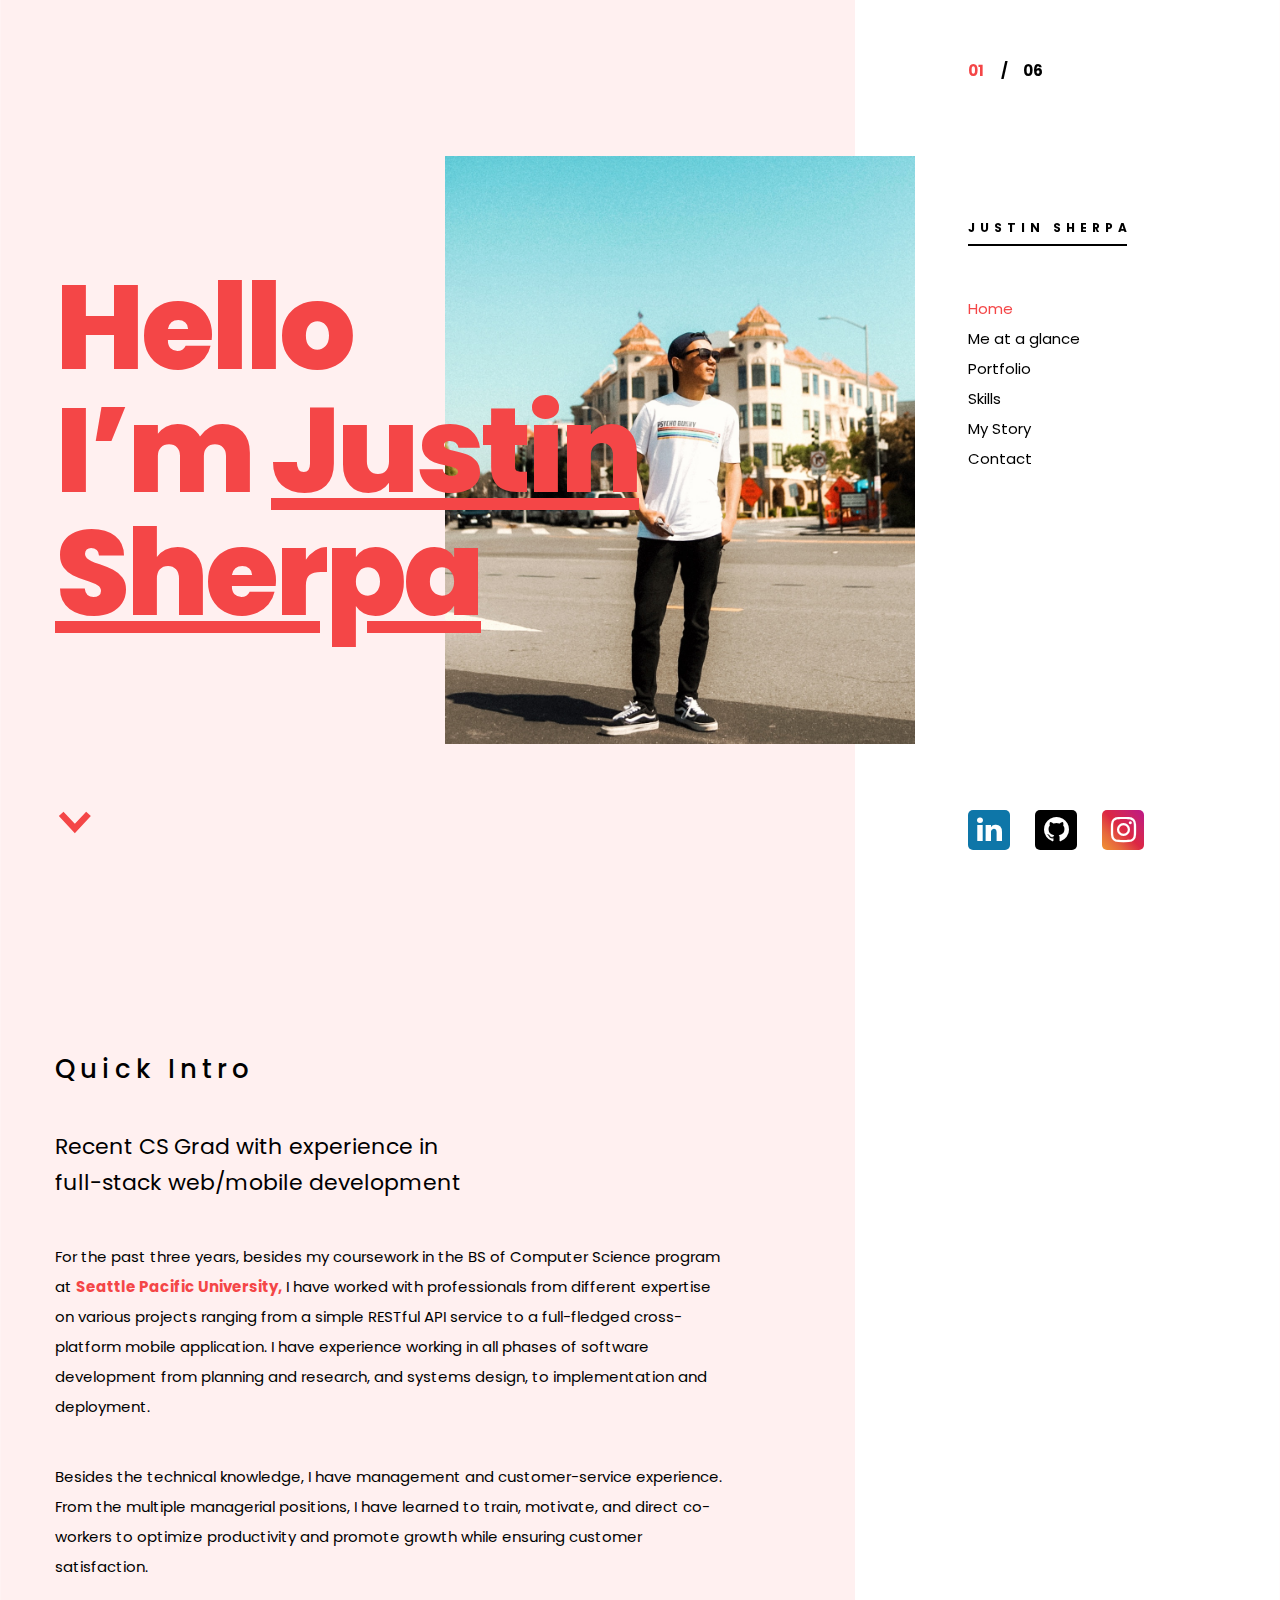
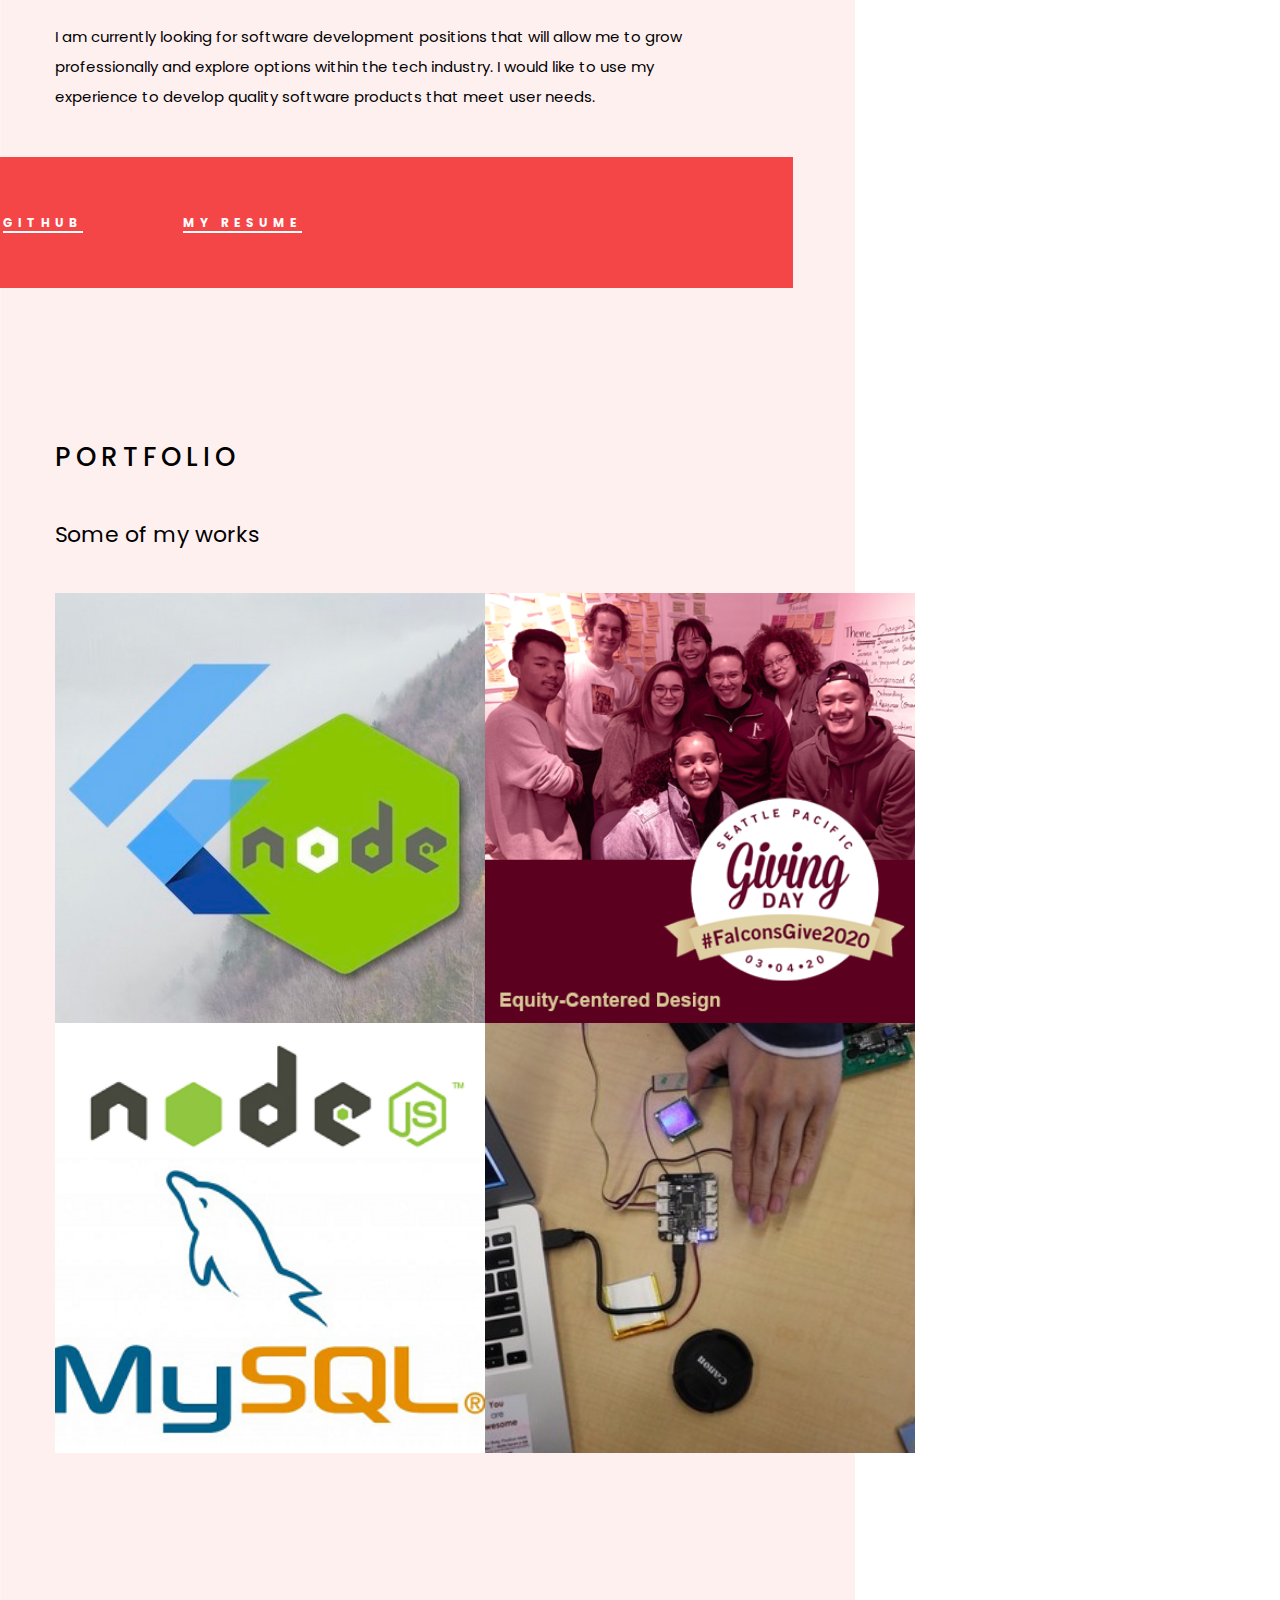
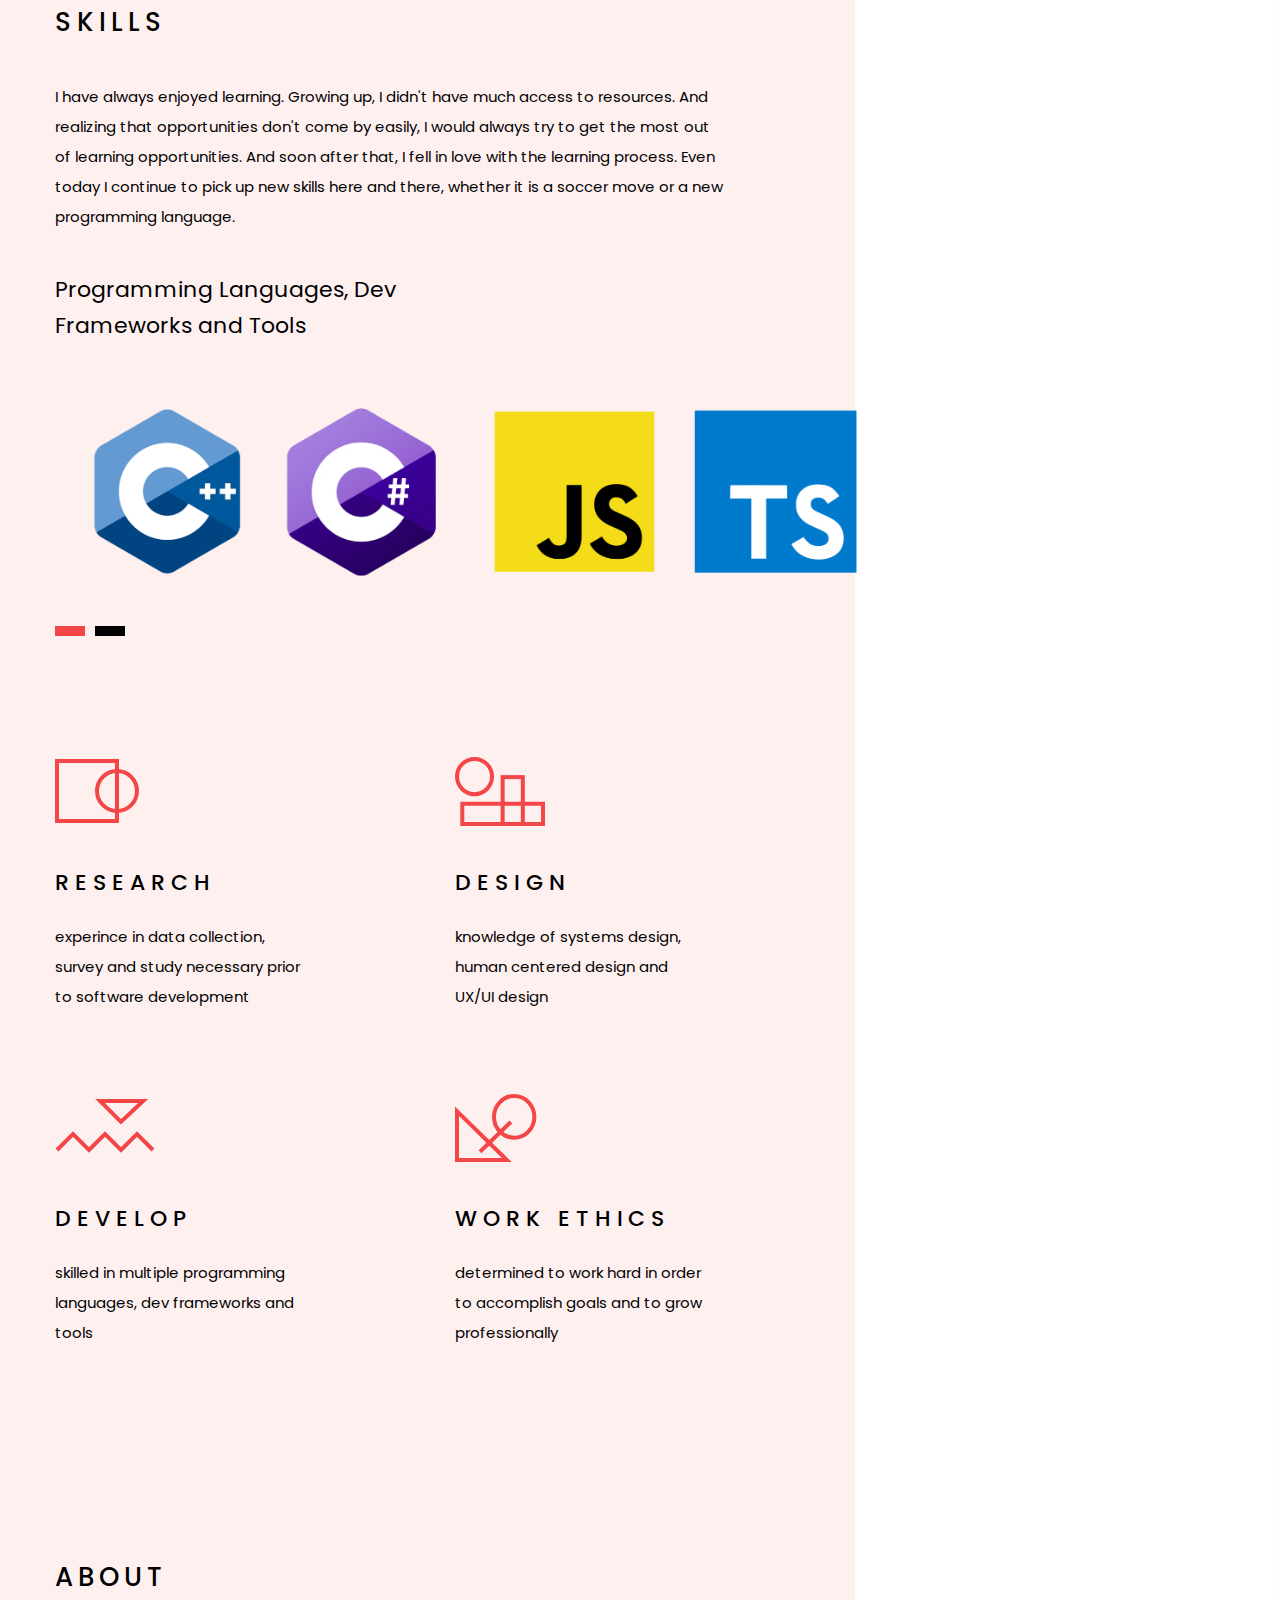
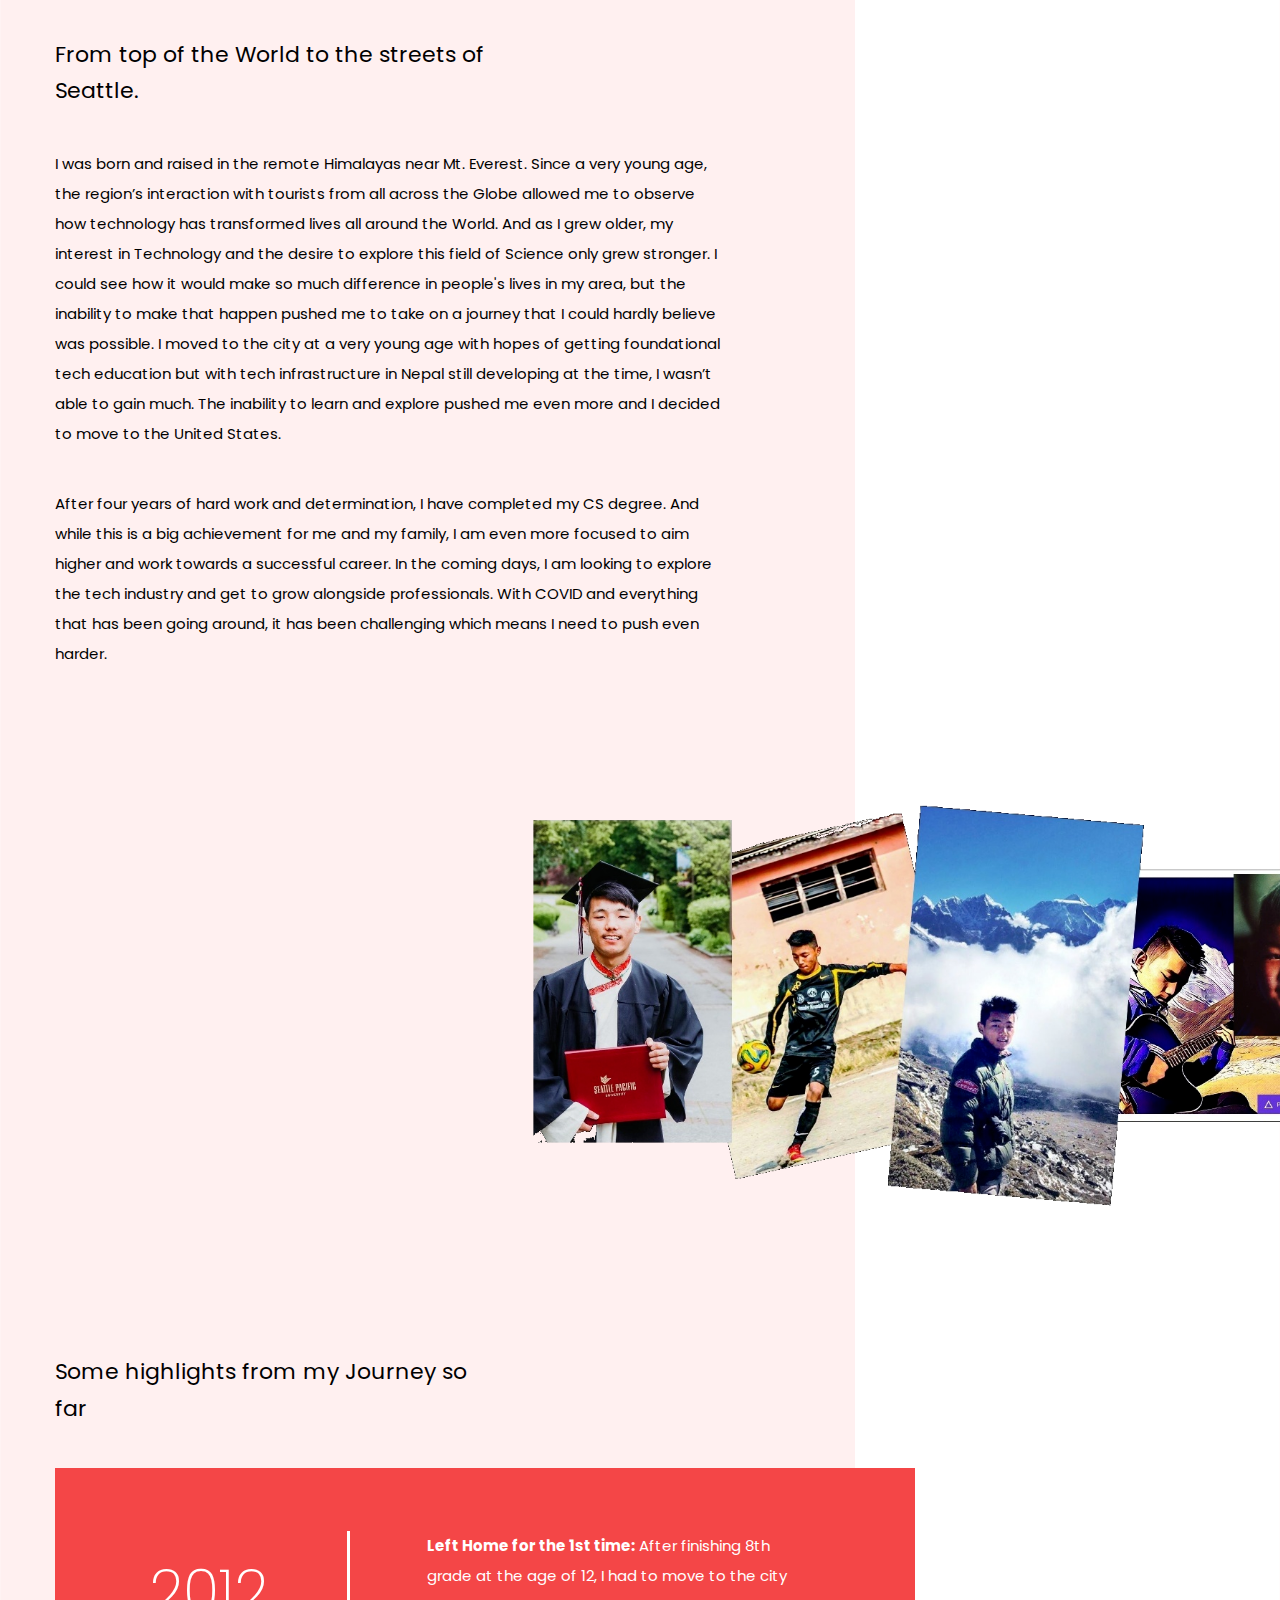
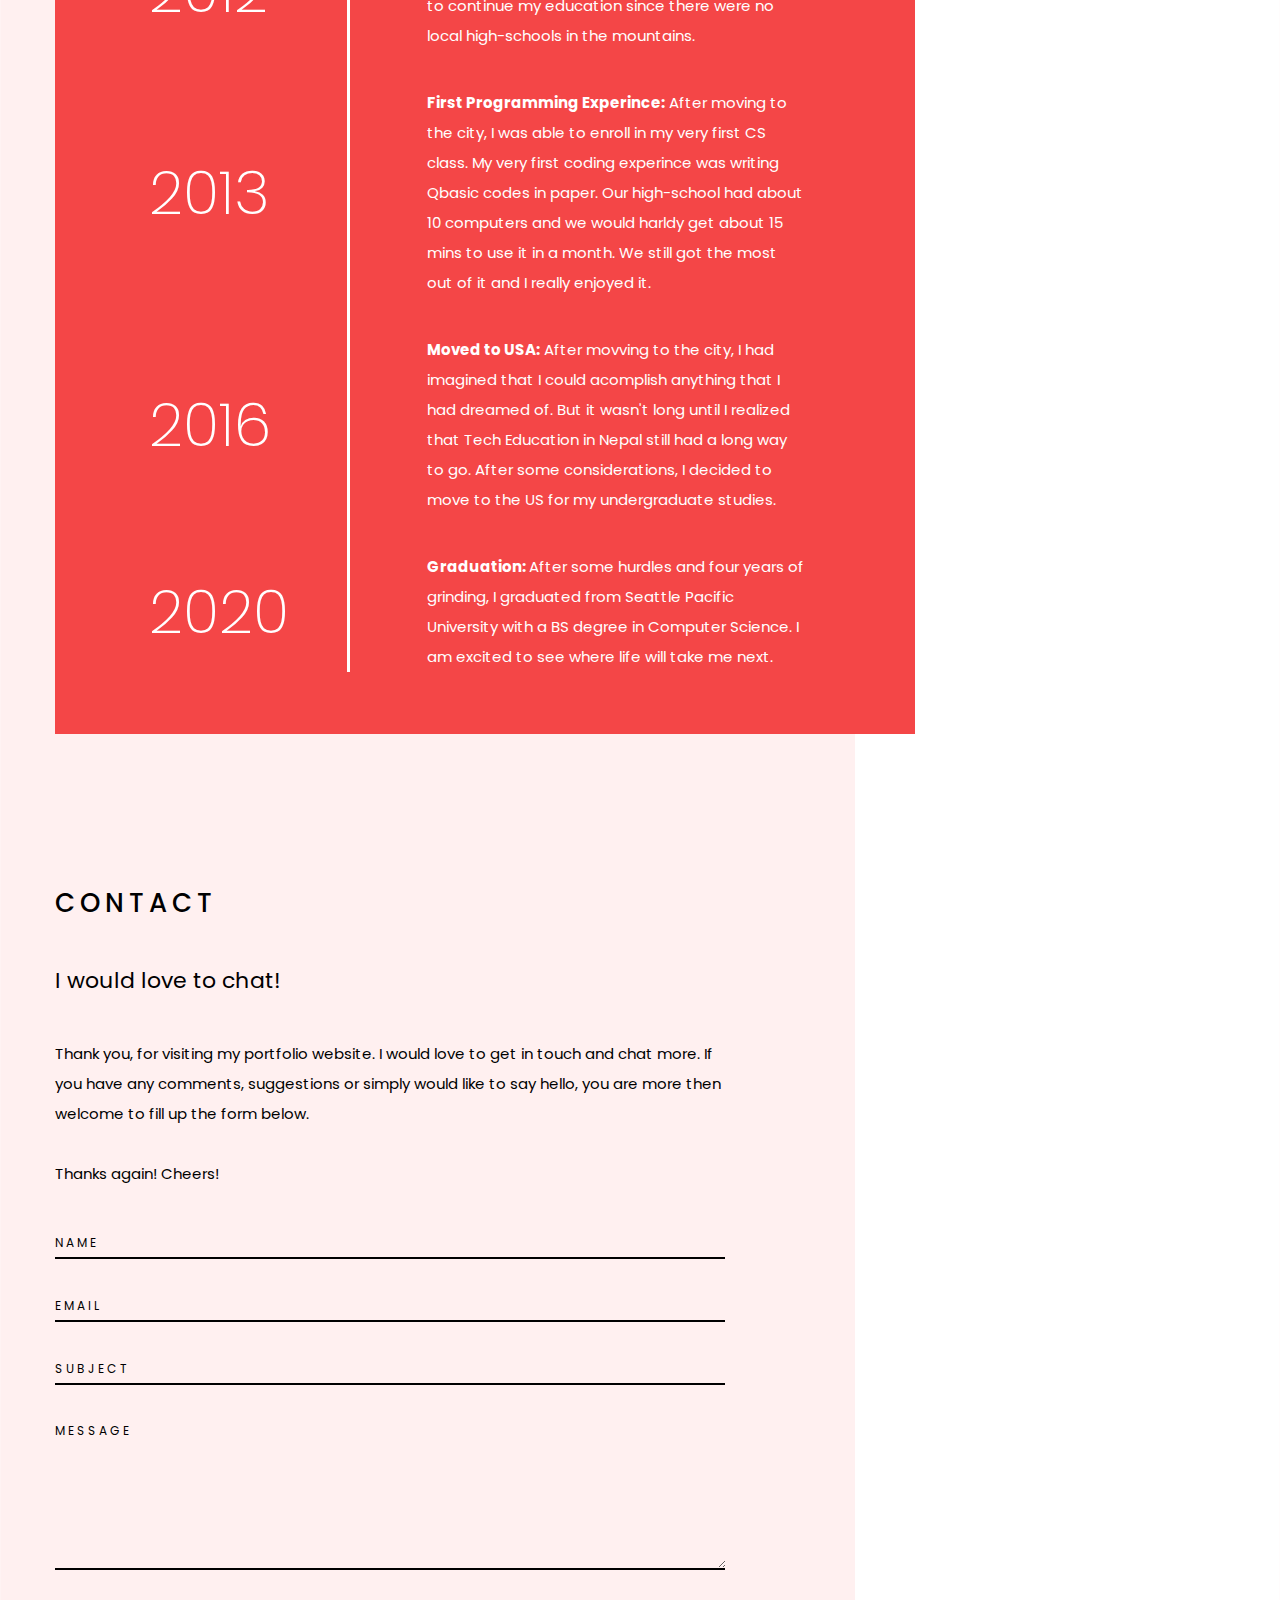
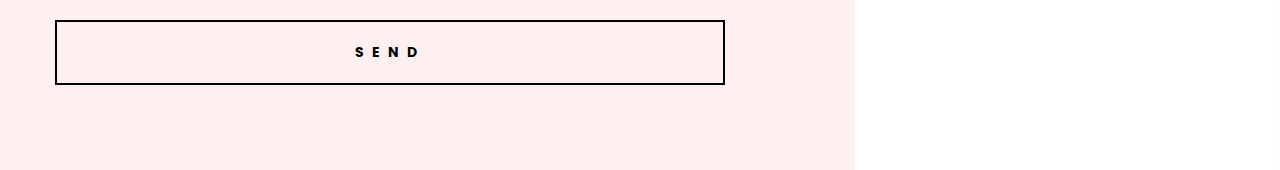
==== commit fa092821: "minor fix" ====
--- a/index.html
+++ b/index.html
@@ -378,7 +378,7 @@
                         <p>
                             Thank you, for visiting my portfolio website. I would love to get in touch and chat more.
                             If you have any comments, suggestions or simply would like to say hello, you are more then 
-                            welcome to feel the form below. <br><br>
+                            welcome to fill up the form below. <br><br>
                             Thanks again! Cheers!
                         </p>
                     </div>
@@ -398,7 +398,6 @@
                                 <textarea id="message" name="your-message" placeholder="MESSAGE"></textarea>
                             </p>
                             <p class="contact-submit-holder">
-                                <!--</button> type = "submit"> SEND-->
                                 <input type="submit" value="SEND">
                             </p>      
                             <p id="my-form-status"></p>                          
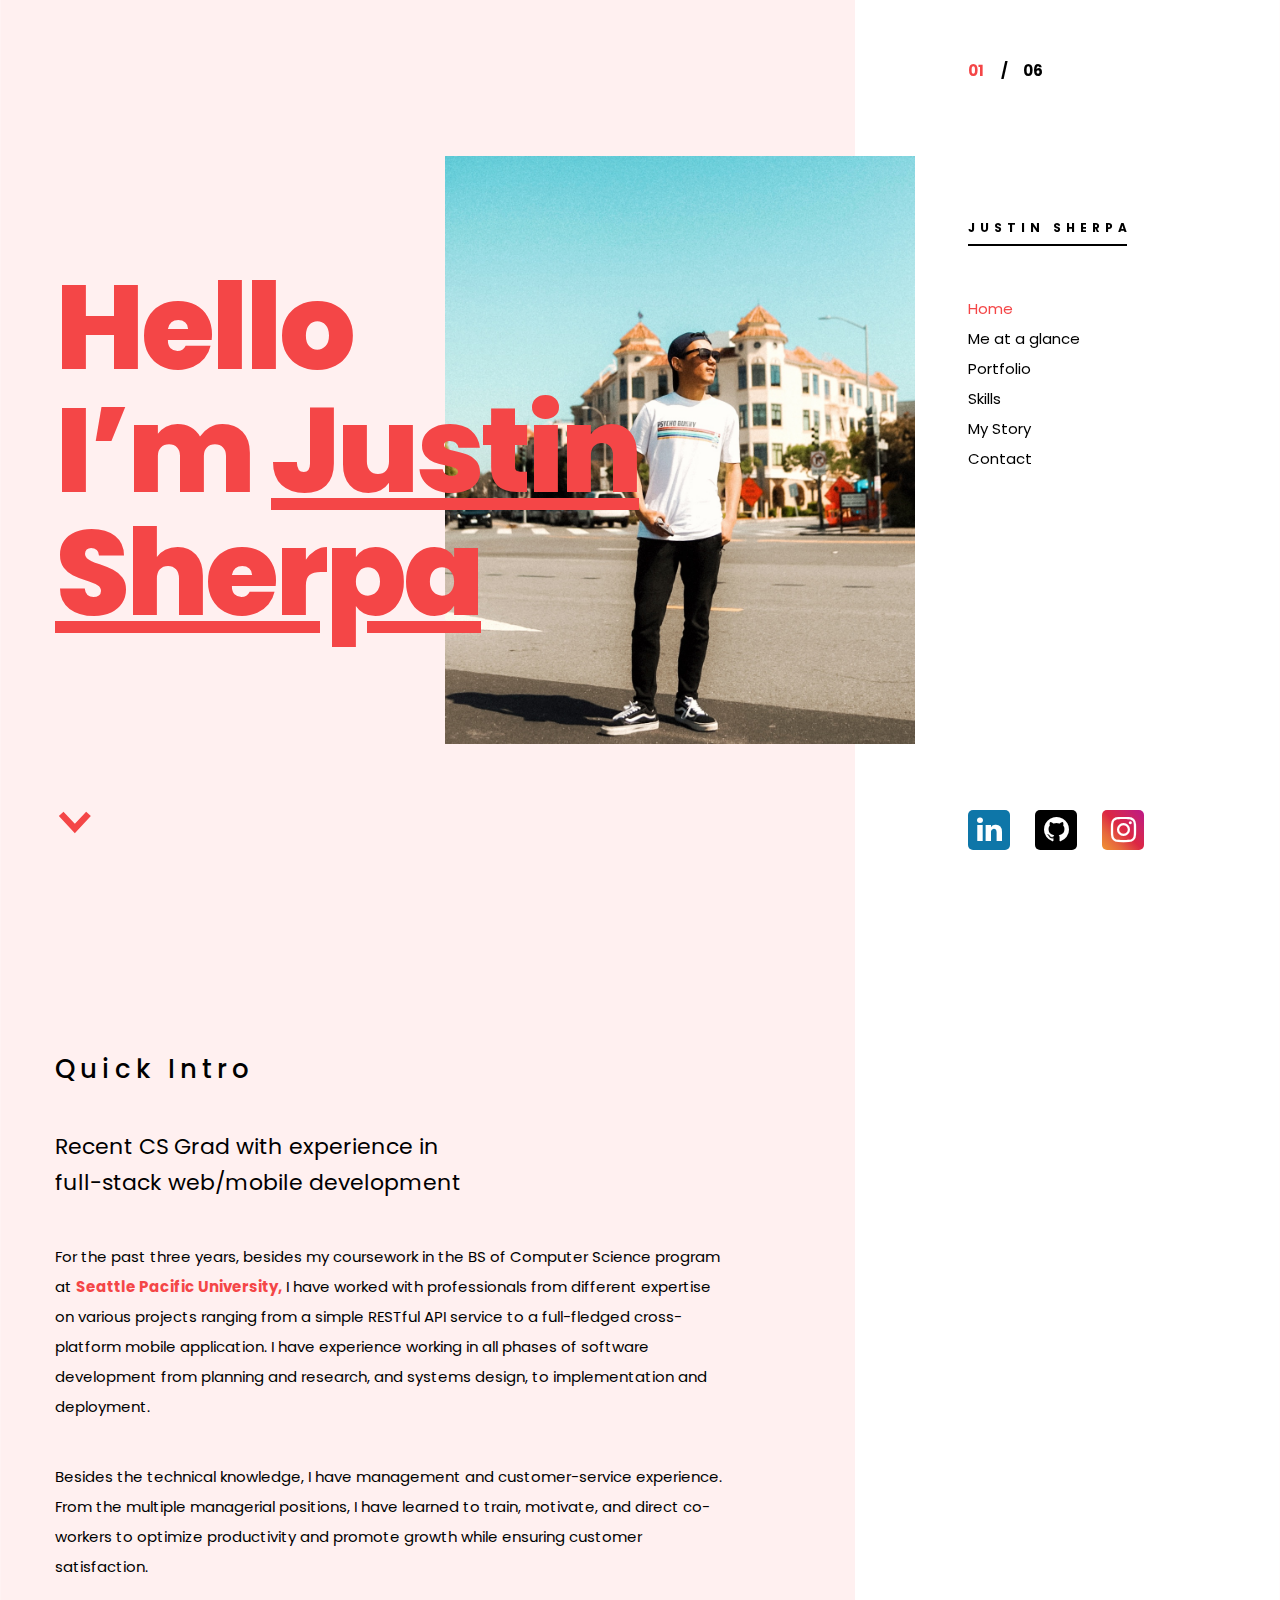
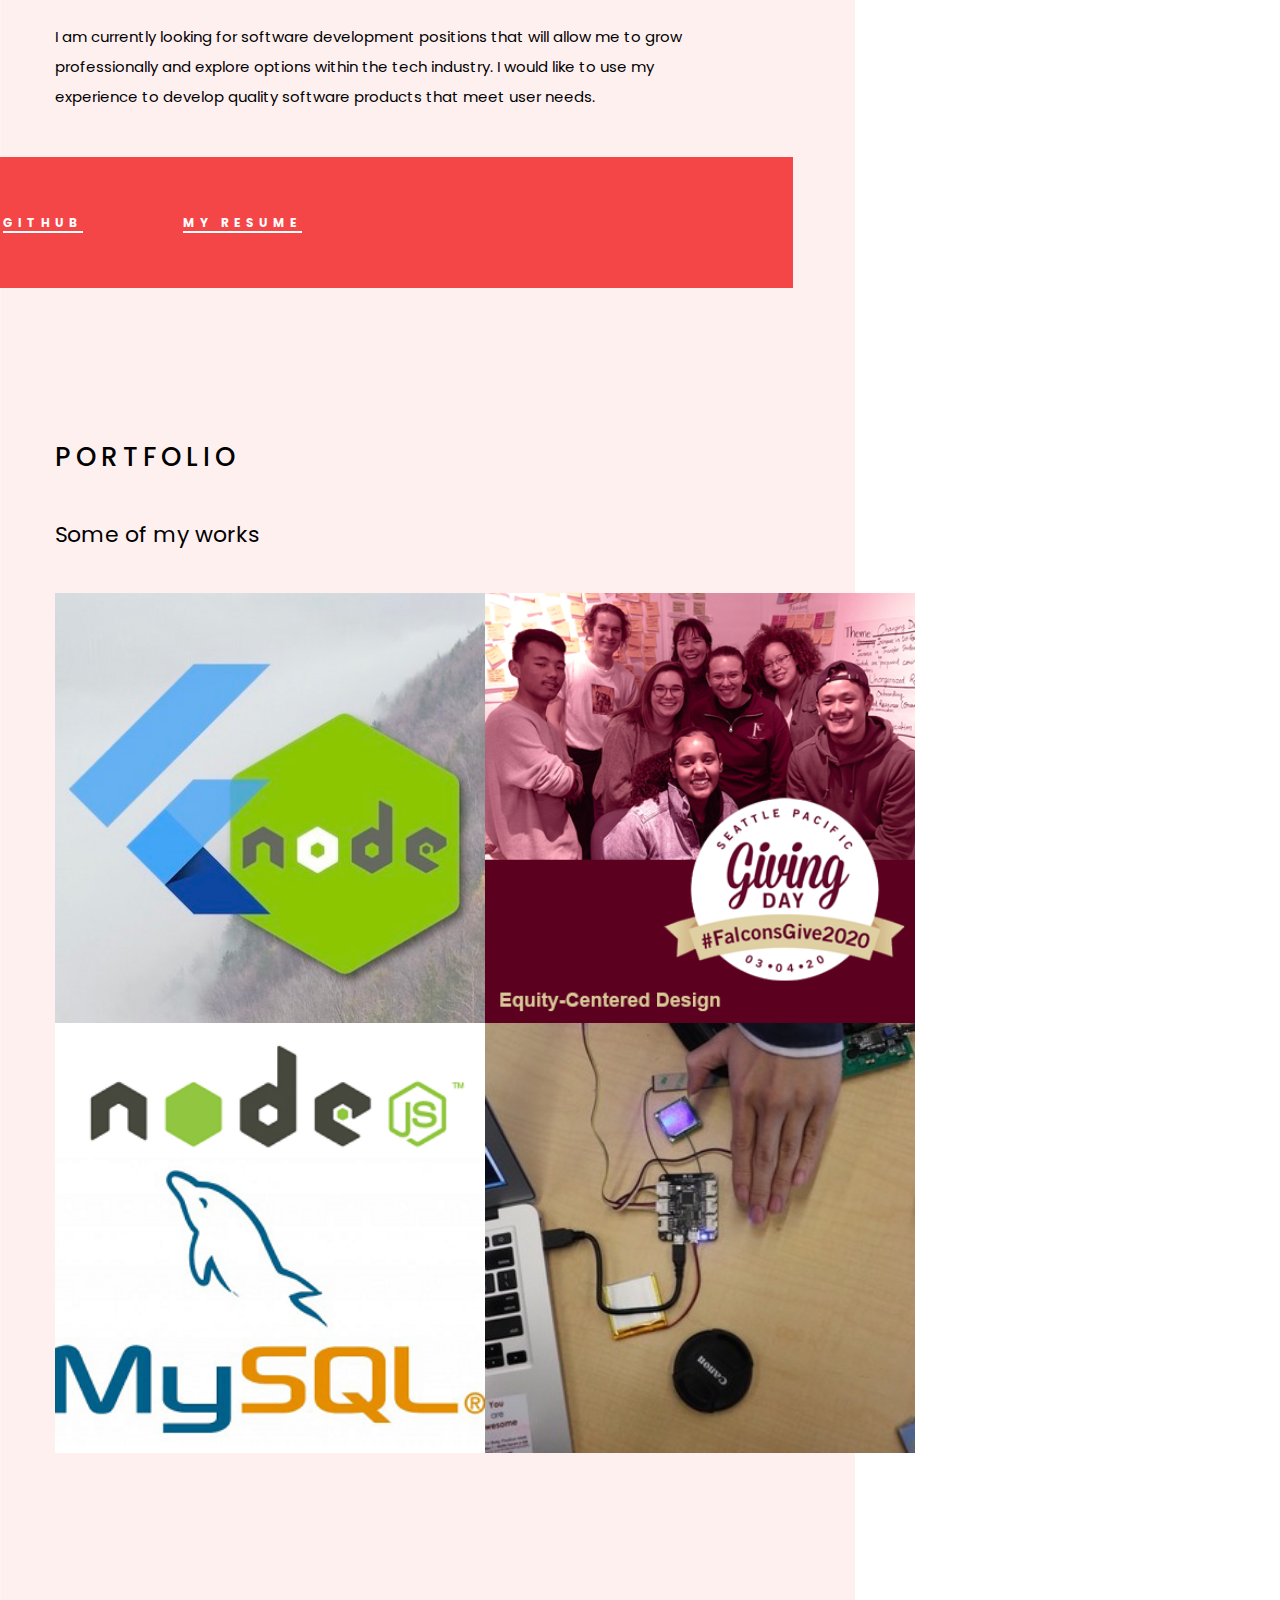
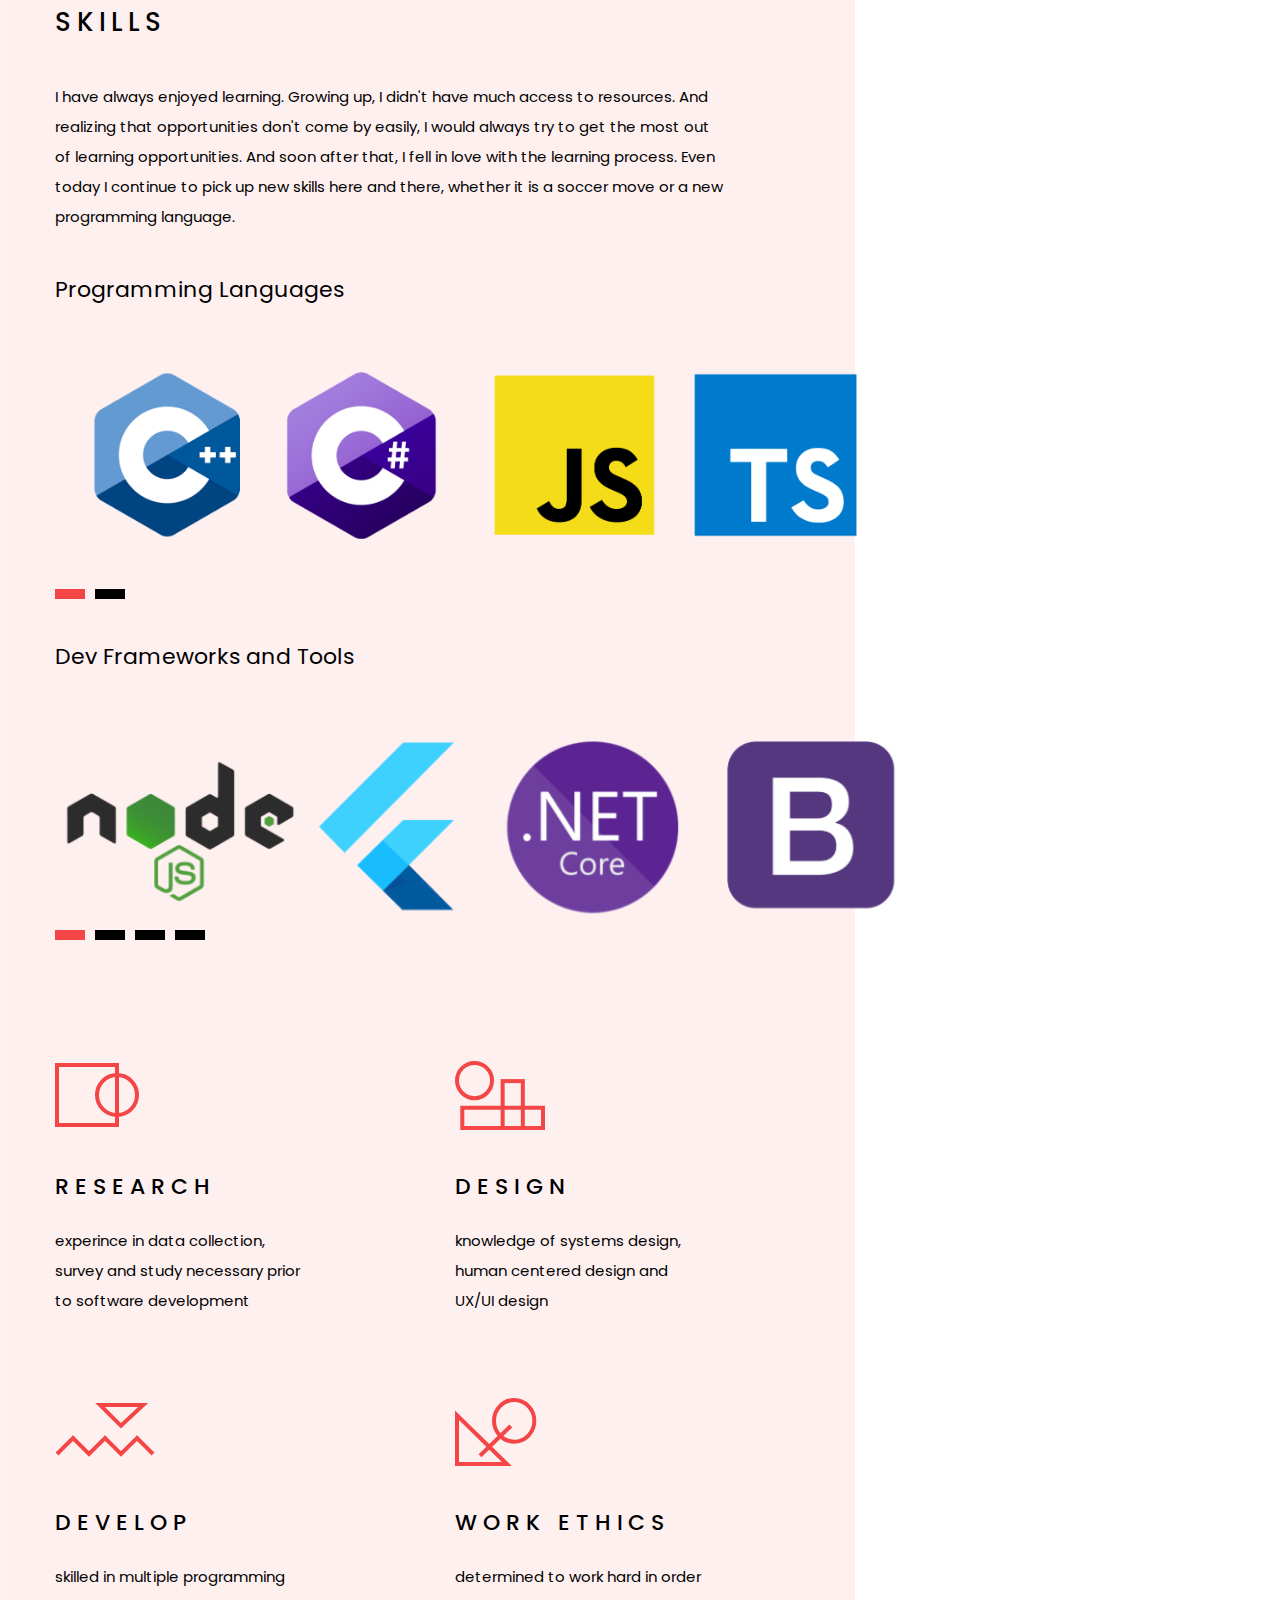
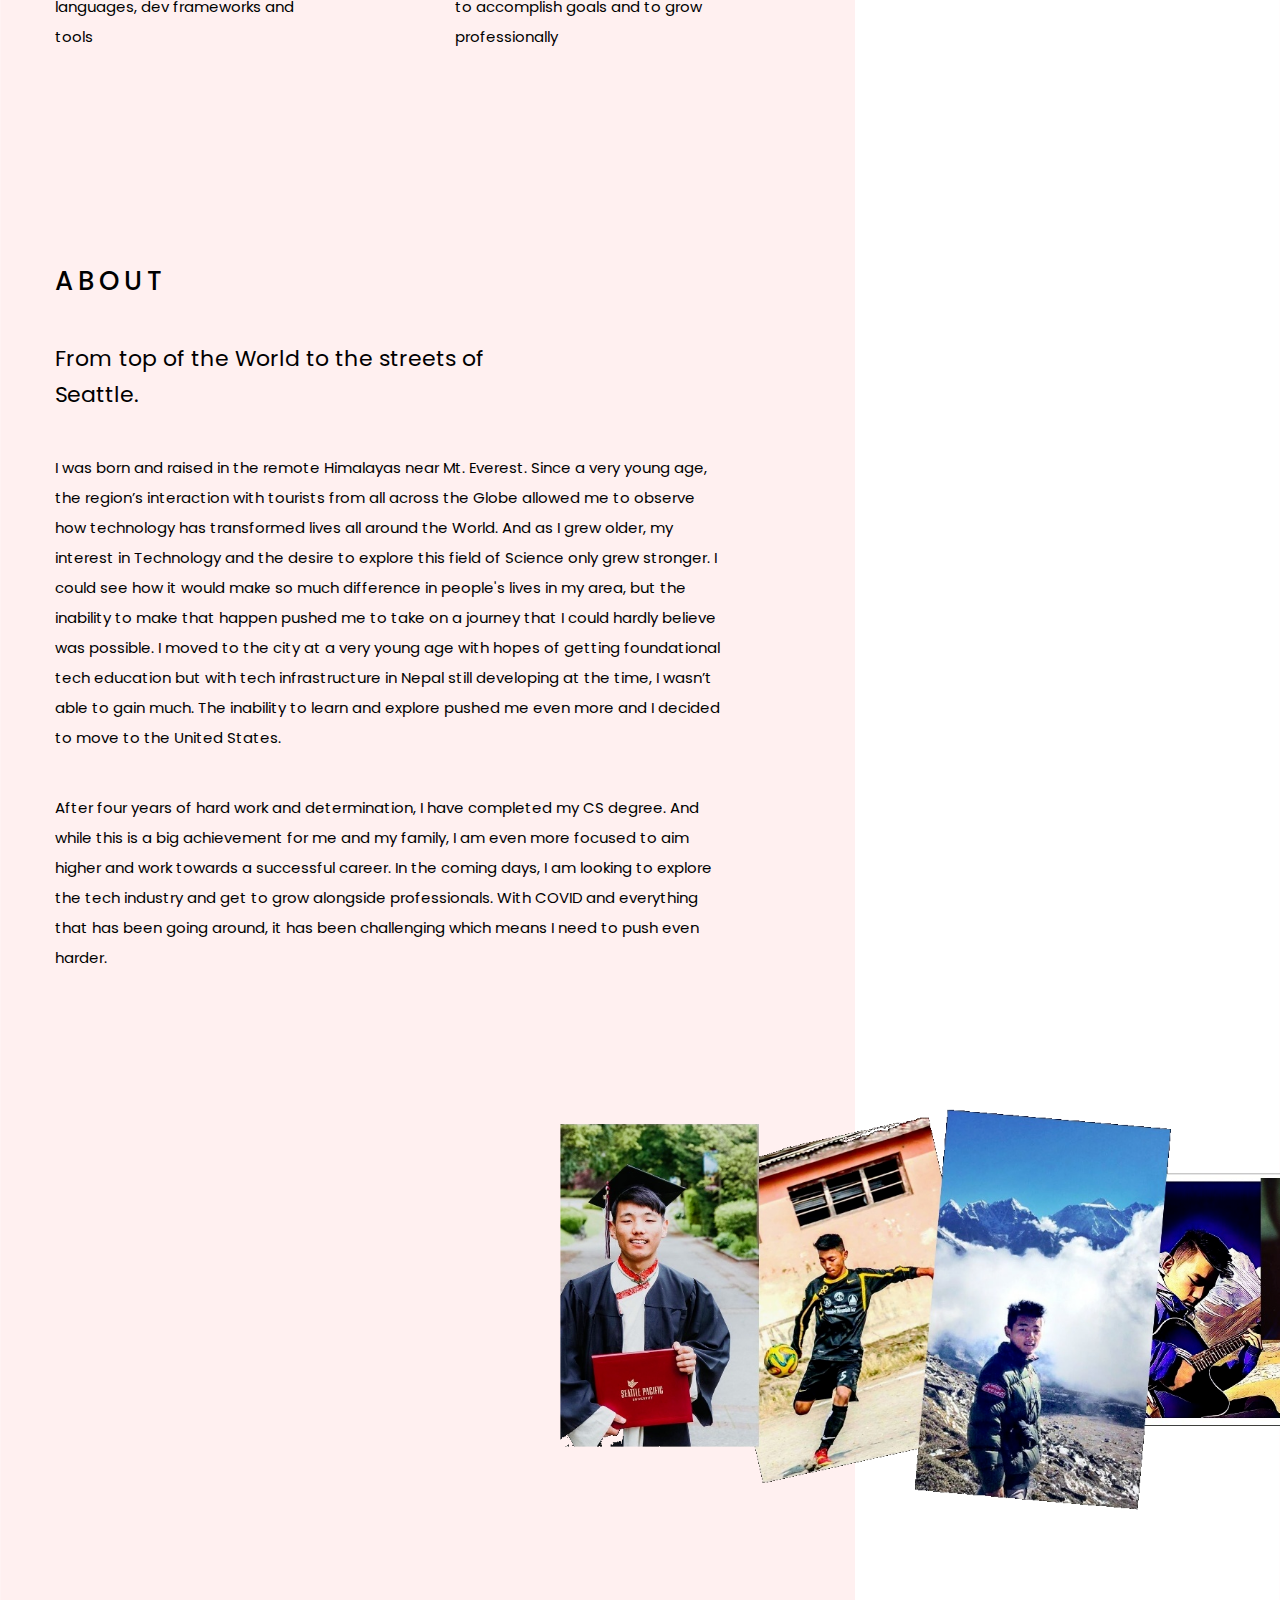
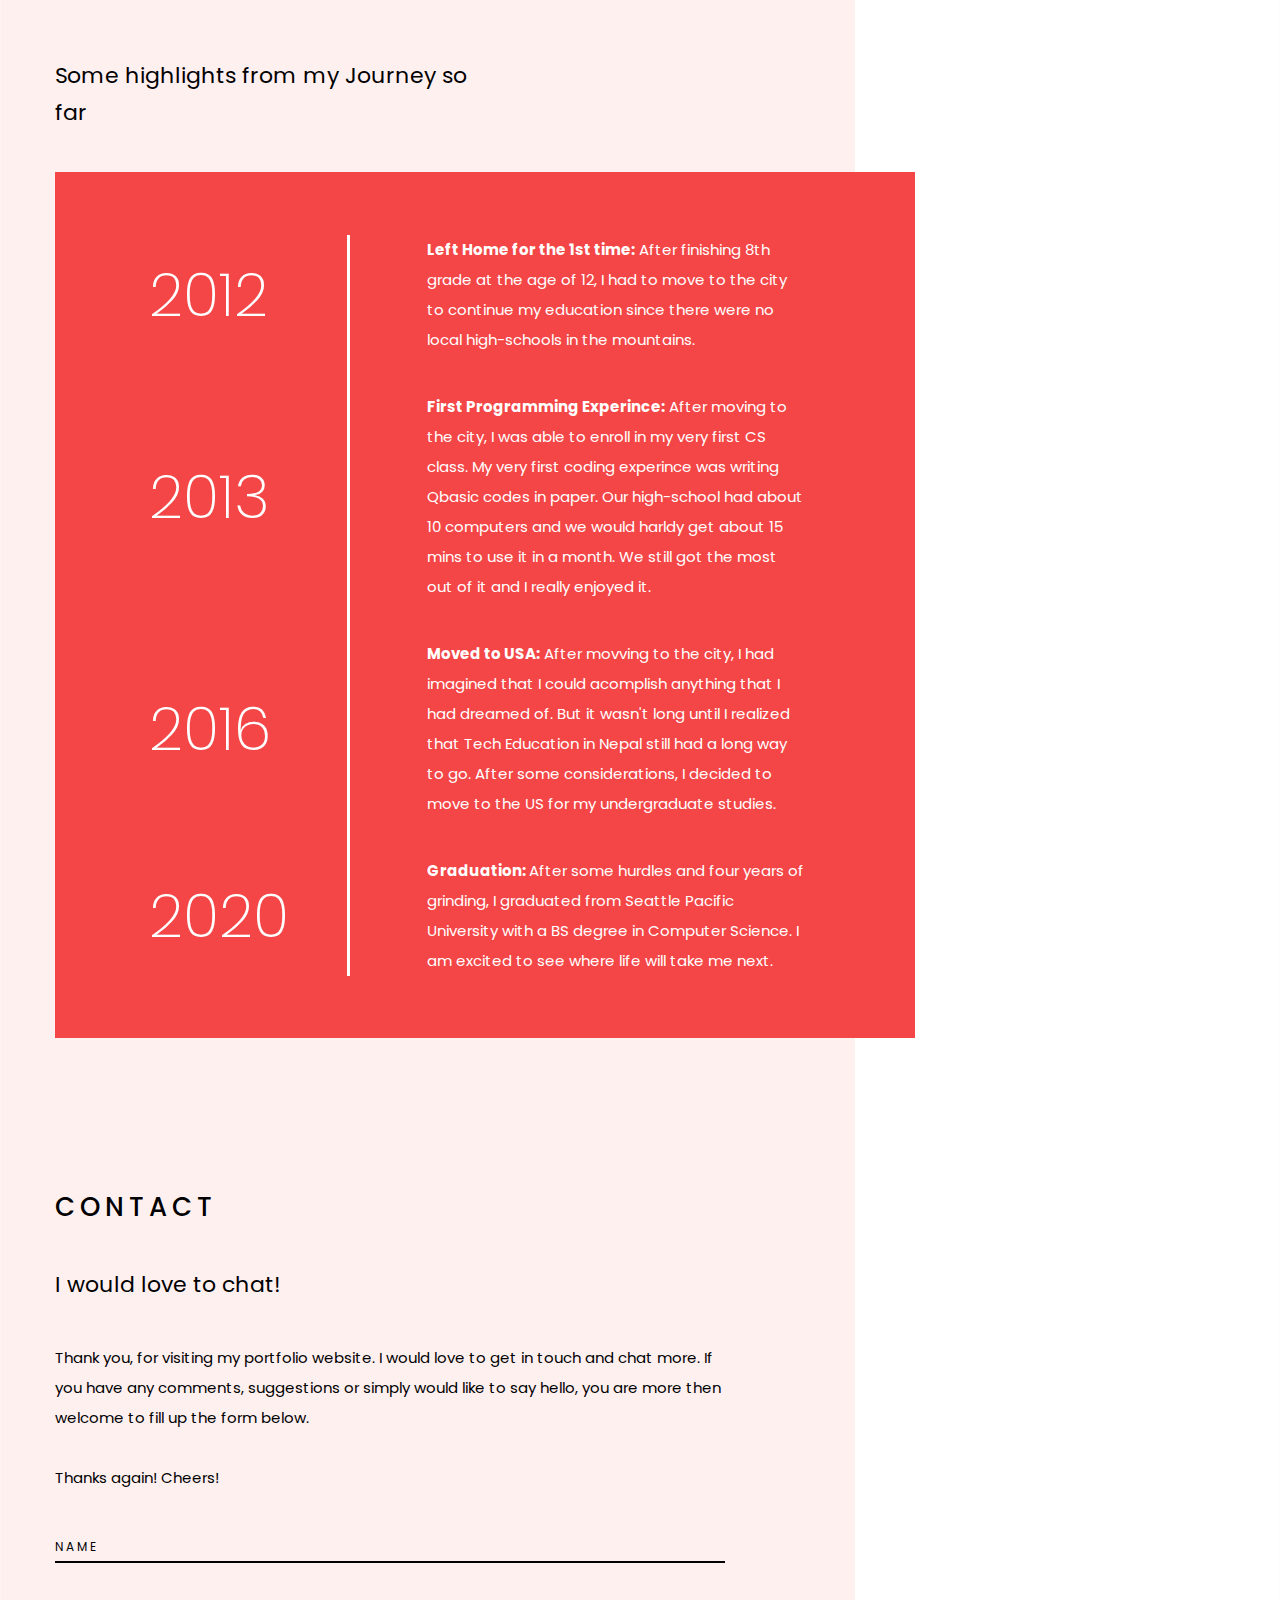
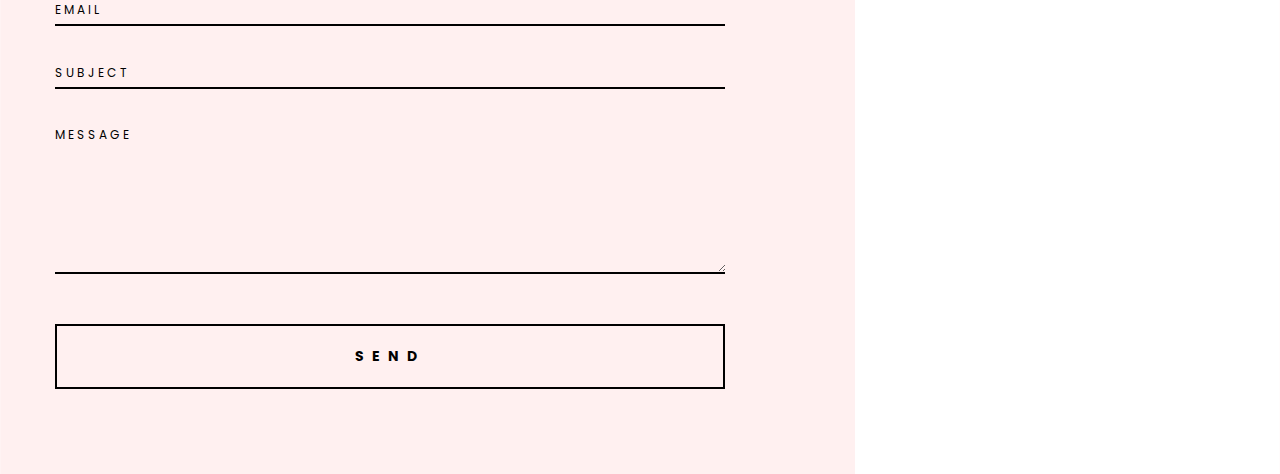
==== commit 0c94a26d: "new skills slide" ====
--- a/index.html
+++ b/index.html
@@ -172,19 +172,6 @@
                                     </div>
                                 </a>
                             </div>
-                            <!---
-                            <div class="grid-item element-item p-one-half">
-                                <a class="item-link" href="images/item1.jpg" data-rel="prettyPhoto[portfolio]">
-                                    <img src="images/portfolio5.jpg" alt="" />
-                                    <div class="portfolio-text-holder">
-                                        <div class="portfolio-text-wrapper">
-                                            <p class="portfolio-text">Art</p>
-                                            <p class="portfolio-cat">Image</p>
-                                        </div>
-                                    </div>
-                                </a>
-                            </div>
-                        -->
                         </div>                
                     </div>   
                 </section> 
@@ -202,7 +189,7 @@
                         it is a soccer move or a new programming language.
                     </p> 
                     <div class="section-des">
-                        Programming Languages, Dev Frameworks and Tools
+                        Programming Languages
                     </div>
 
                     <div class="image-slider-wrapper relative block-right">
@@ -213,6 +200,27 @@
                             <div class="owl-item">
                                 <img src="images/skills2.png" alt="">
                             </div>                            
+                        </div>                                                            
+                    </div>
+
+                    <div class="section-des">
+                        Dev Frameworks and Tools
+                    </div>
+
+                    <div class="image-slider-wrapper relative block-right">
+                        <div class="owl-carousel owl-theme image-slider slider" data-speed="2000" data-auto="false" data-hover="true">
+                            <div class="owl-item">
+                                <img src="images/skills3.png" alt="">
+                            </div>
+                            <div class="owl-item">
+                                <img src="images/skills4.png" alt="">
+                            </div>       
+                            <div class="owl-item">
+                                <img src="images/skills5.png" alt="">
+                            </div>   
+                            <div class="owl-item">
+                                <img src="images/skills6.png" alt="">
+                            </div>                        
                         </div>                                                            
                     </div>
 
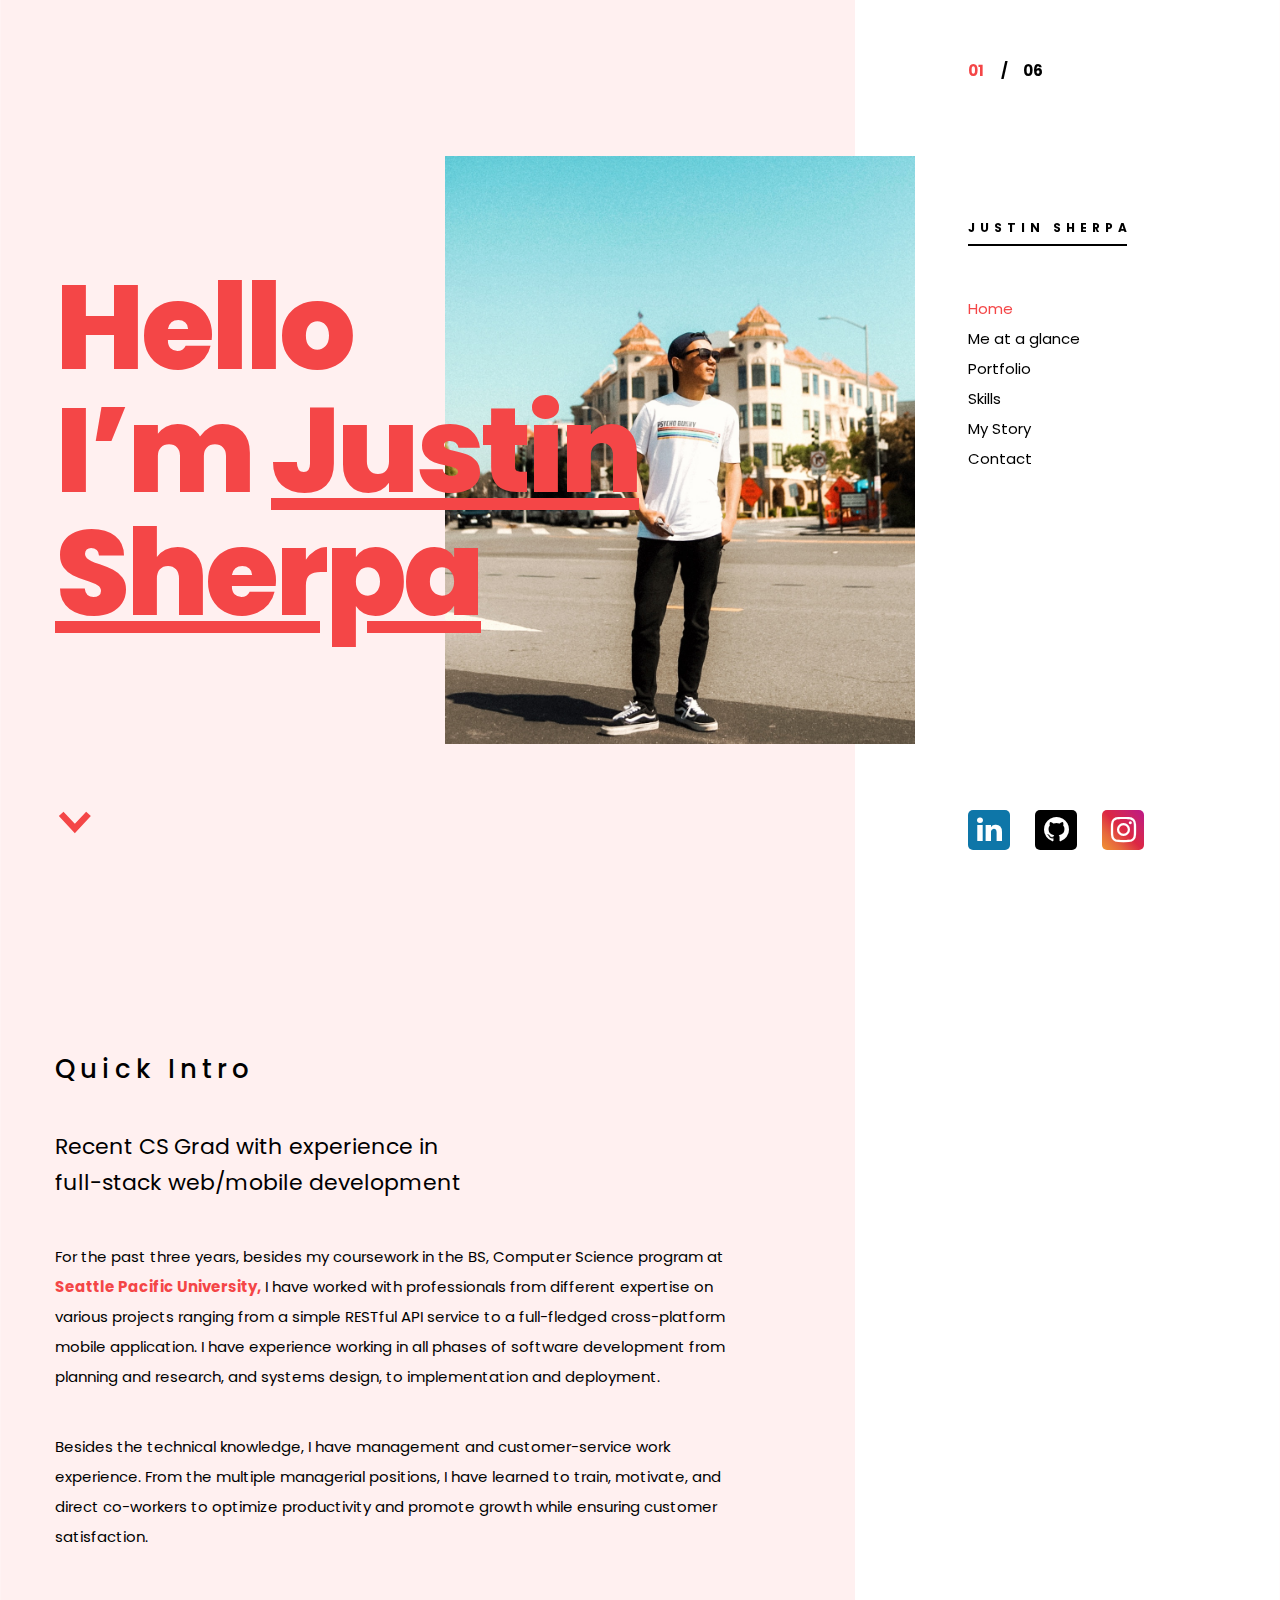
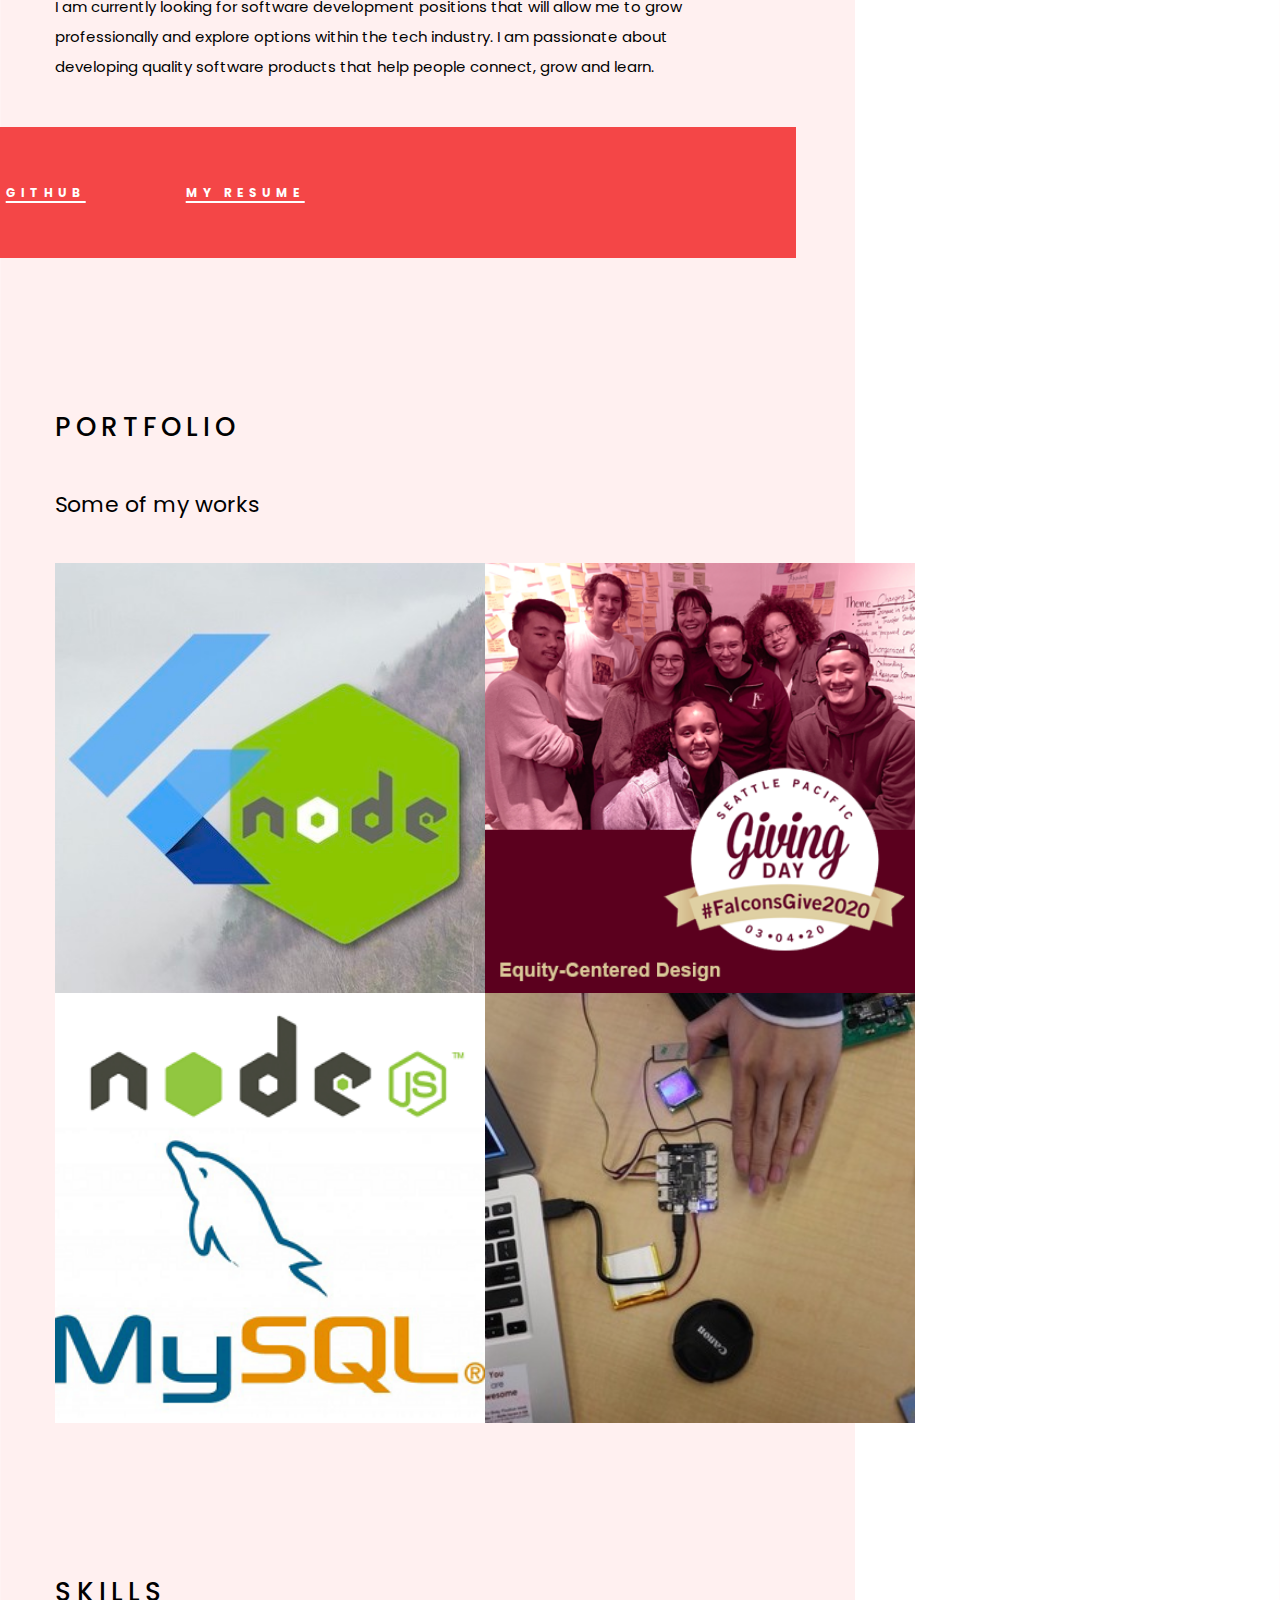
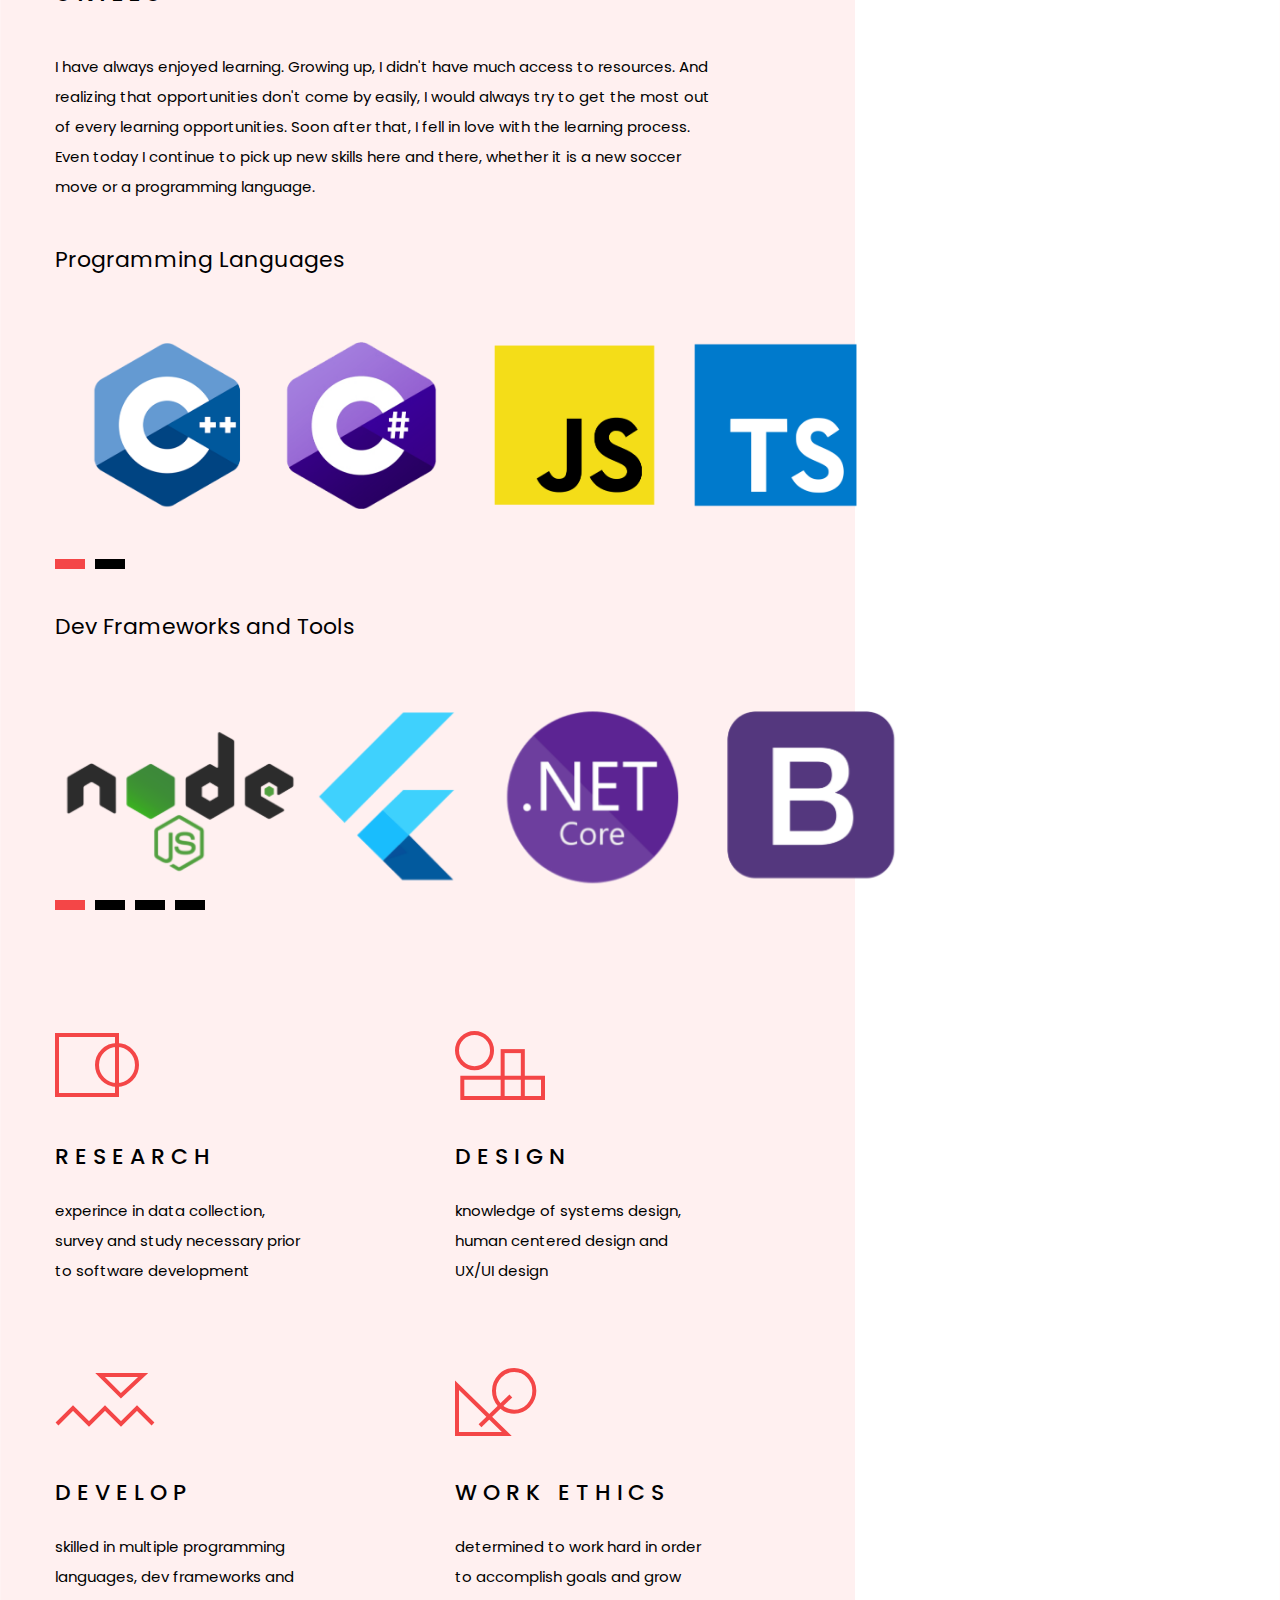
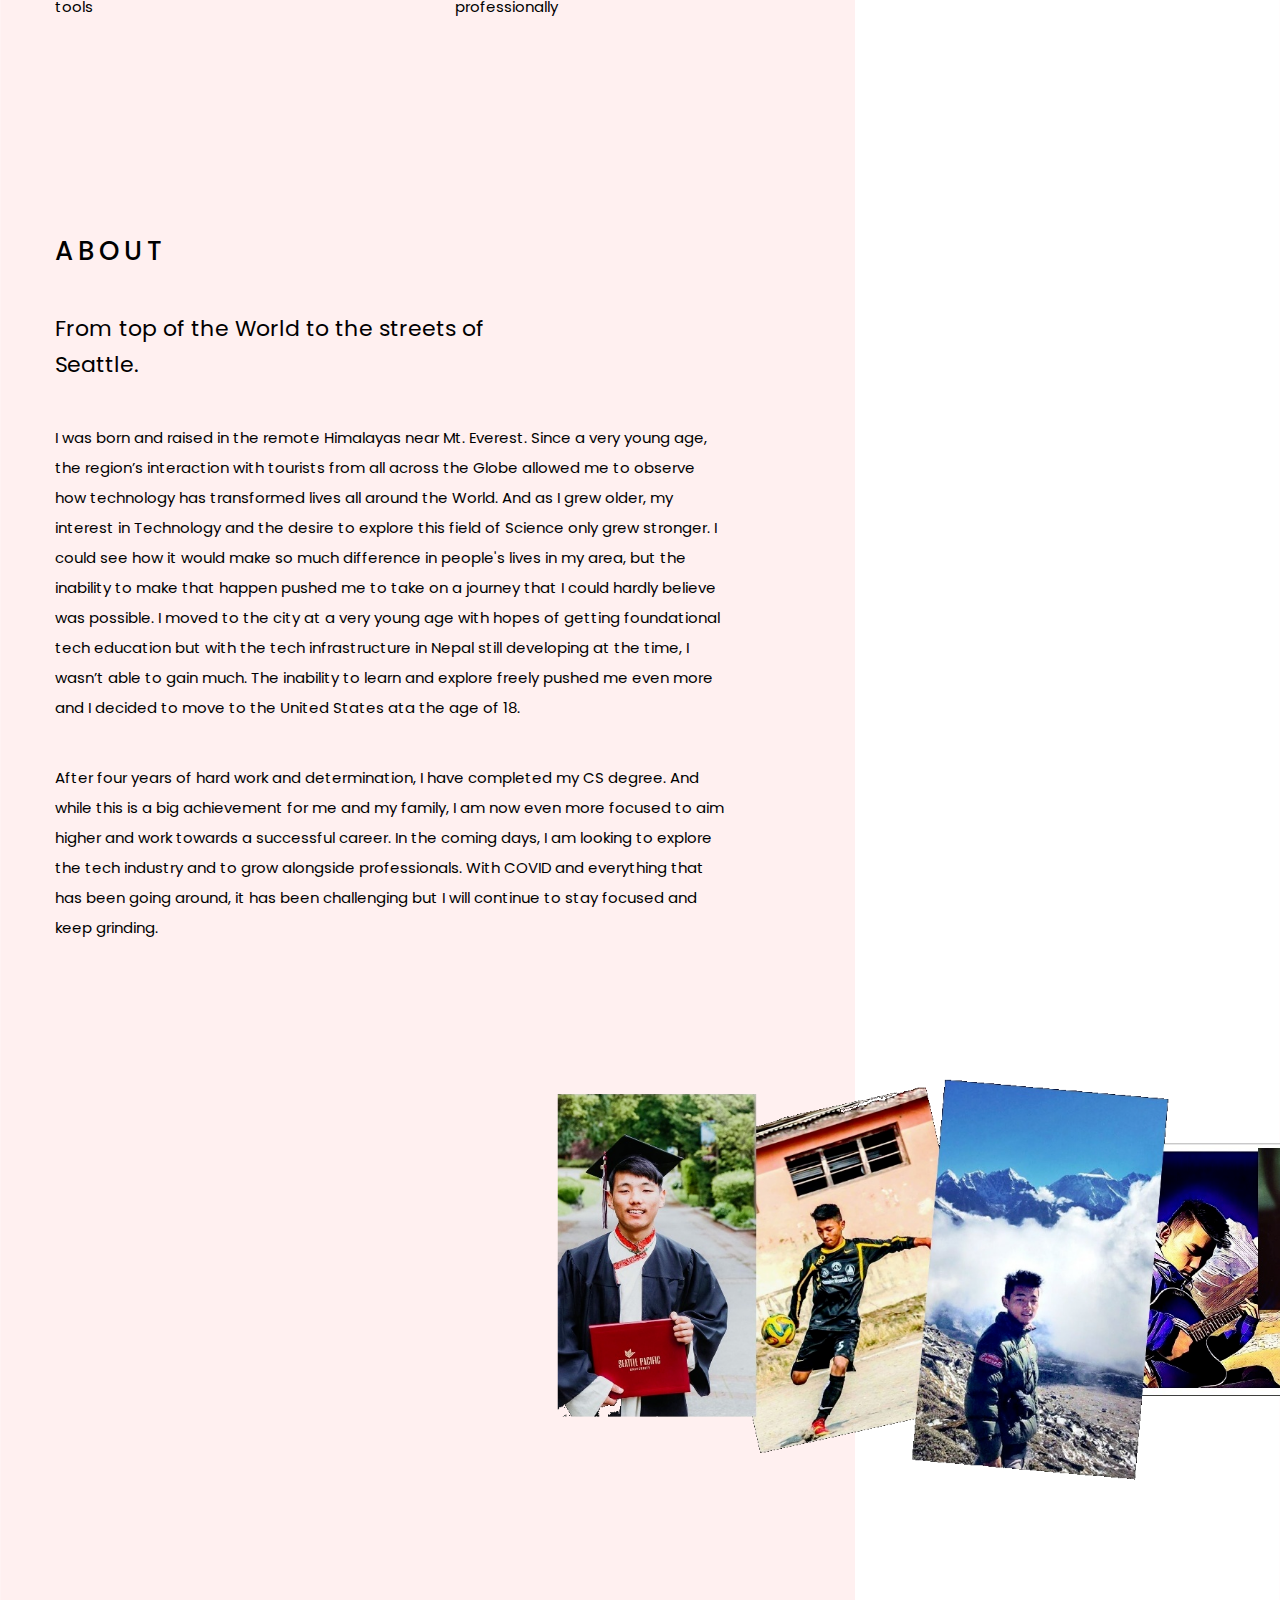
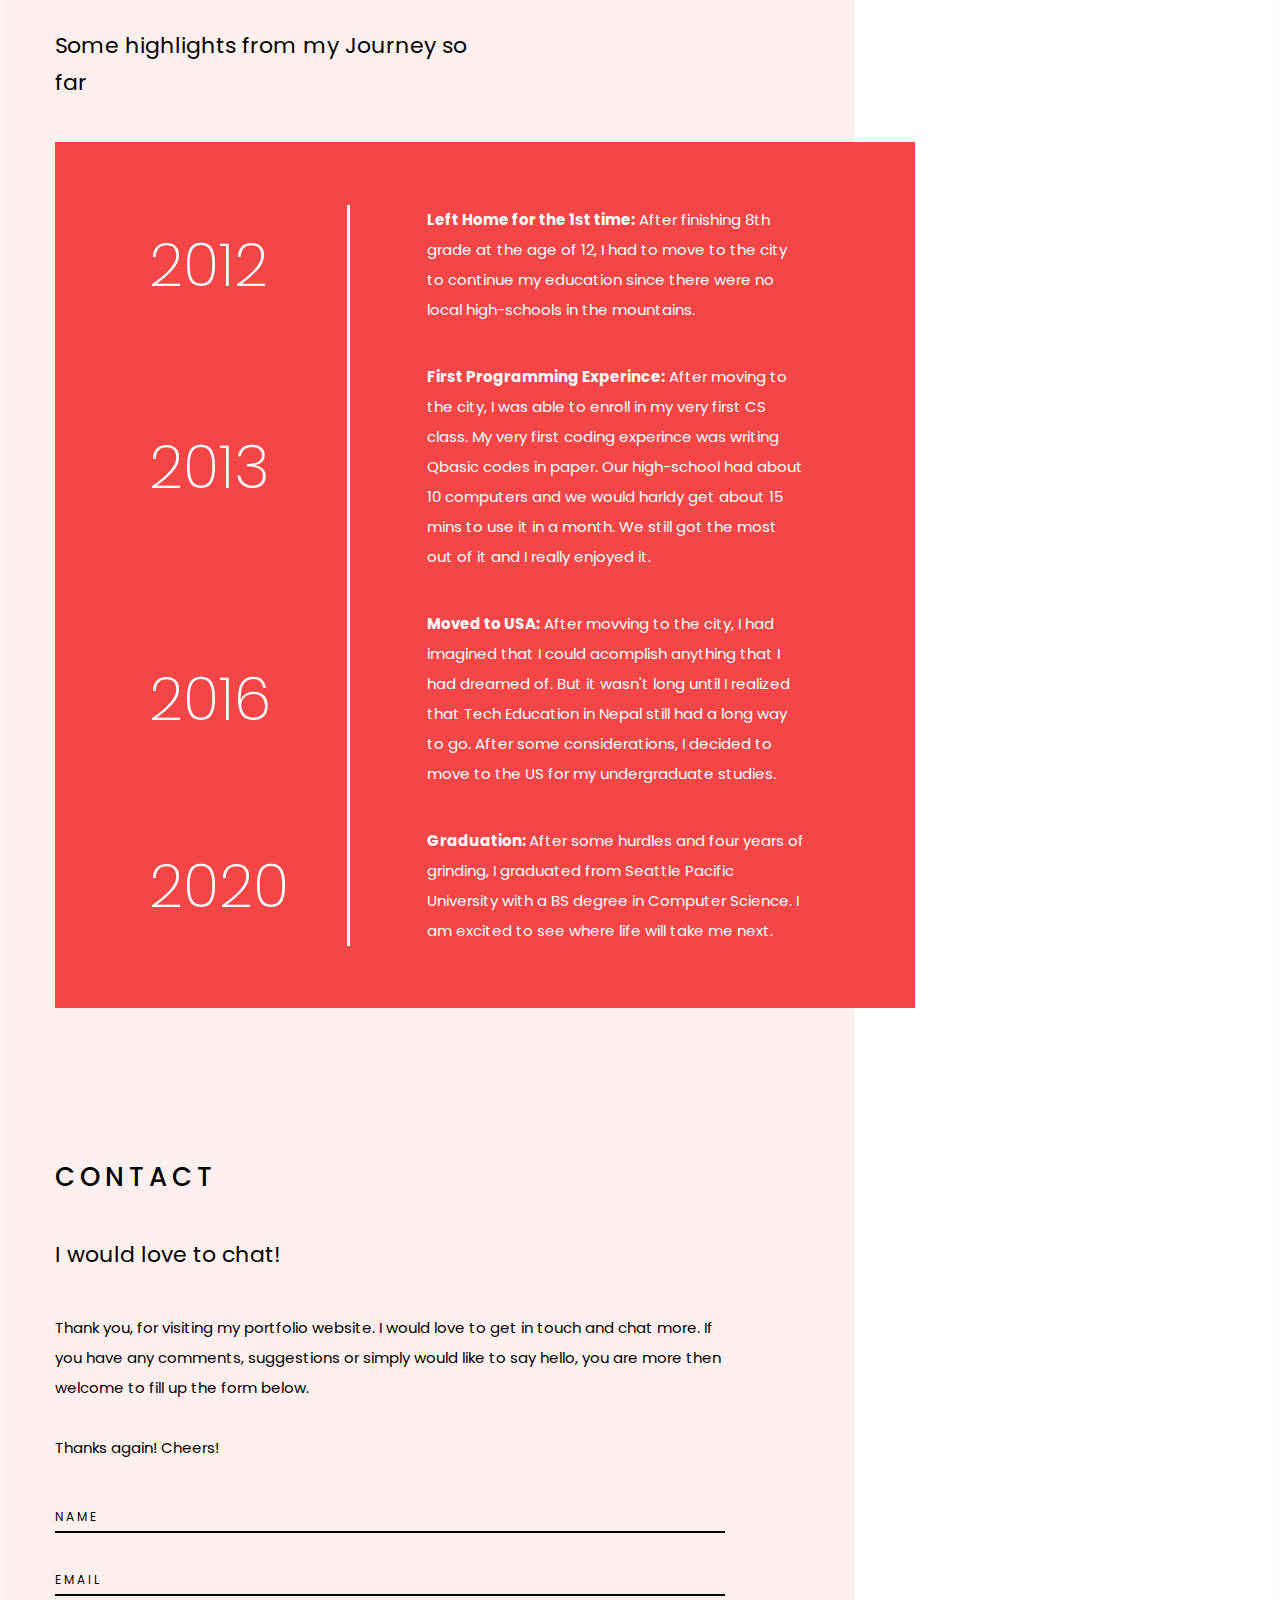
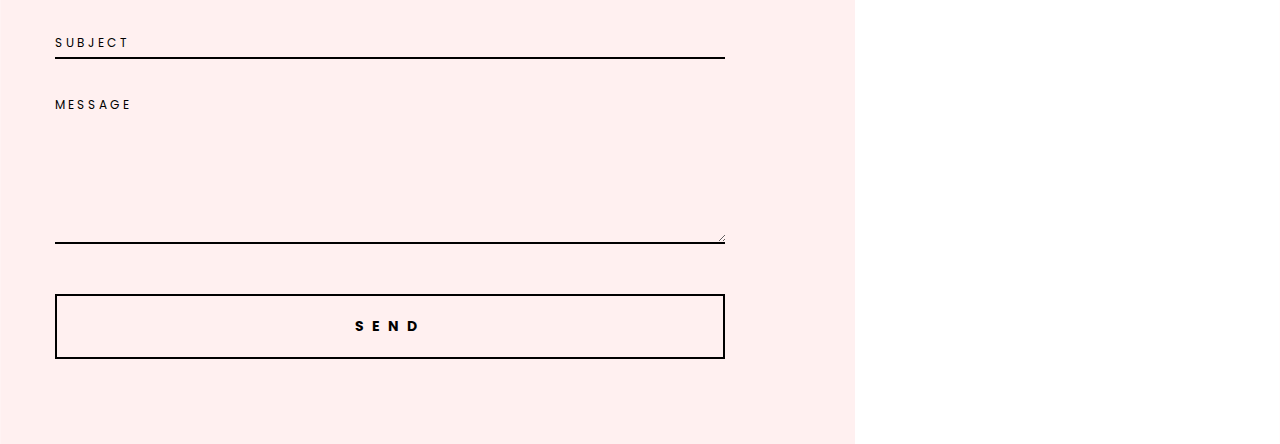
==== commit 4dd11b77: "content update" ====
--- a/index.html
+++ b/index.html
@@ -85,7 +85,7 @@
                            Recent CS Grad with experience in <br>full-stack web/mobile development
                         </div>
                         <p>
-                            For the past three years, besides my coursework in the BS of Computer Science program 
+                            For the past three years, besides my coursework in the BS, Computer Science program 
                             at <a href="https://spu.edu/" target="_blank">Seattle Pacific University,</a> I have worked 
                             with professionals from different expertise 
                             on various projects ranging from a simple RESTful API service to a full-fledged 
@@ -93,15 +93,15 @@
                             development from planning and research, and systems design, to implementation and deployment.
                         </p>
                         <p>
-                            Besides the technical knowledge, I have management and customer-service experience. 
+                            Besides the technical knowledge, I have management and customer-service work experience. 
                             From the multiple managerial positions, I have learned to train, motivate, and direct 
                             co-workers to optimize productivity and promote growth while ensuring customer 
                             satisfaction.  
                         </p>
                         <p>
                             I am currently looking for software development positions that will allow me to grow 
-                            professionally and explore options within the tech industry. I would like to use my 
-                            experience to develop quality software products that meet user needs. 
+                            professionally and explore options within the tech industry. I am passionate about developing
+                            quality software products that help people connect, grow and learn. 
                         </p>
                     </div>
 
@@ -184,9 +184,9 @@
                     <p class="content-670">
                         I have always enjoyed learning. Growing up, I didn't have much access to resources. 
                         And realizing that opportunities don't come by easily, I would always try to get the 
-                        most out of learning opportunities. And soon after that, I fell in love with the 
+                        most out of every learning opportunities. Soon after that, I fell in love with the 
                         learning process. Even today I continue to pick up new skills here and there, whether 
-                        it is a soccer move or a new programming language.
+                        it is a new soccer move or a programming language.
                     </p> 
                     <div class="section-des">
                         Programming Languages
@@ -257,7 +257,7 @@
                                 <img src="images/serv-icon-4.svg" alt="">
                                 <h4>WORK ETHICS</h4>
                                 <p>
-                                    determined to work hard in order to accomplish goals and to grow professionally
+                                    determined to work hard in order to accomplish goals and grow professionally
                                 </p>
                             </div>
 
@@ -284,17 +284,17 @@
                             I could see how it would make so much difference in people's lives in my area, but the 
                             inability to make that happen pushed me to take on a journey that I could hardly believe 
                             was possible. I moved to the city at a very young age with hopes of getting foundational 
-                            tech education but with tech infrastructure in Nepal still developing at the time, 
-                            I wasn’t able to gain much. The inability to learn and explore pushed me even more 
-                            and I decided to move to the United States.  </p>
+                            tech education but with the tech infrastructure in Nepal still developing at the time, 
+                            I wasn’t able to gain much. The inability to learn and explore freely pushed me even more 
+                            and I decided to move to the United States ata the age of 18. </p>
                             
                             <p>
                             After four years of hard work and determination, 
                             I have completed my CS degree. And while this is a big achievement for me and my family, 
-                            I am even more focused to aim higher and work towards a successful career. In the coming days, 
-                            I am looking to explore the tech industry and get to grow alongside professionals. 
-                            With COVID and everything that has been going around, it has been challenging which 
-                            means I need to push even harder. 
+                            I am now even more focused to aim higher and work towards a successful career. In the coming days, 
+                            I am looking to explore the tech industry and to grow alongside professionals. 
+                            With COVID and everything that has been going around, it has been challenging but I will continue
+                            to stay focused and keep grinding.
                         </p>
                     </div>
 
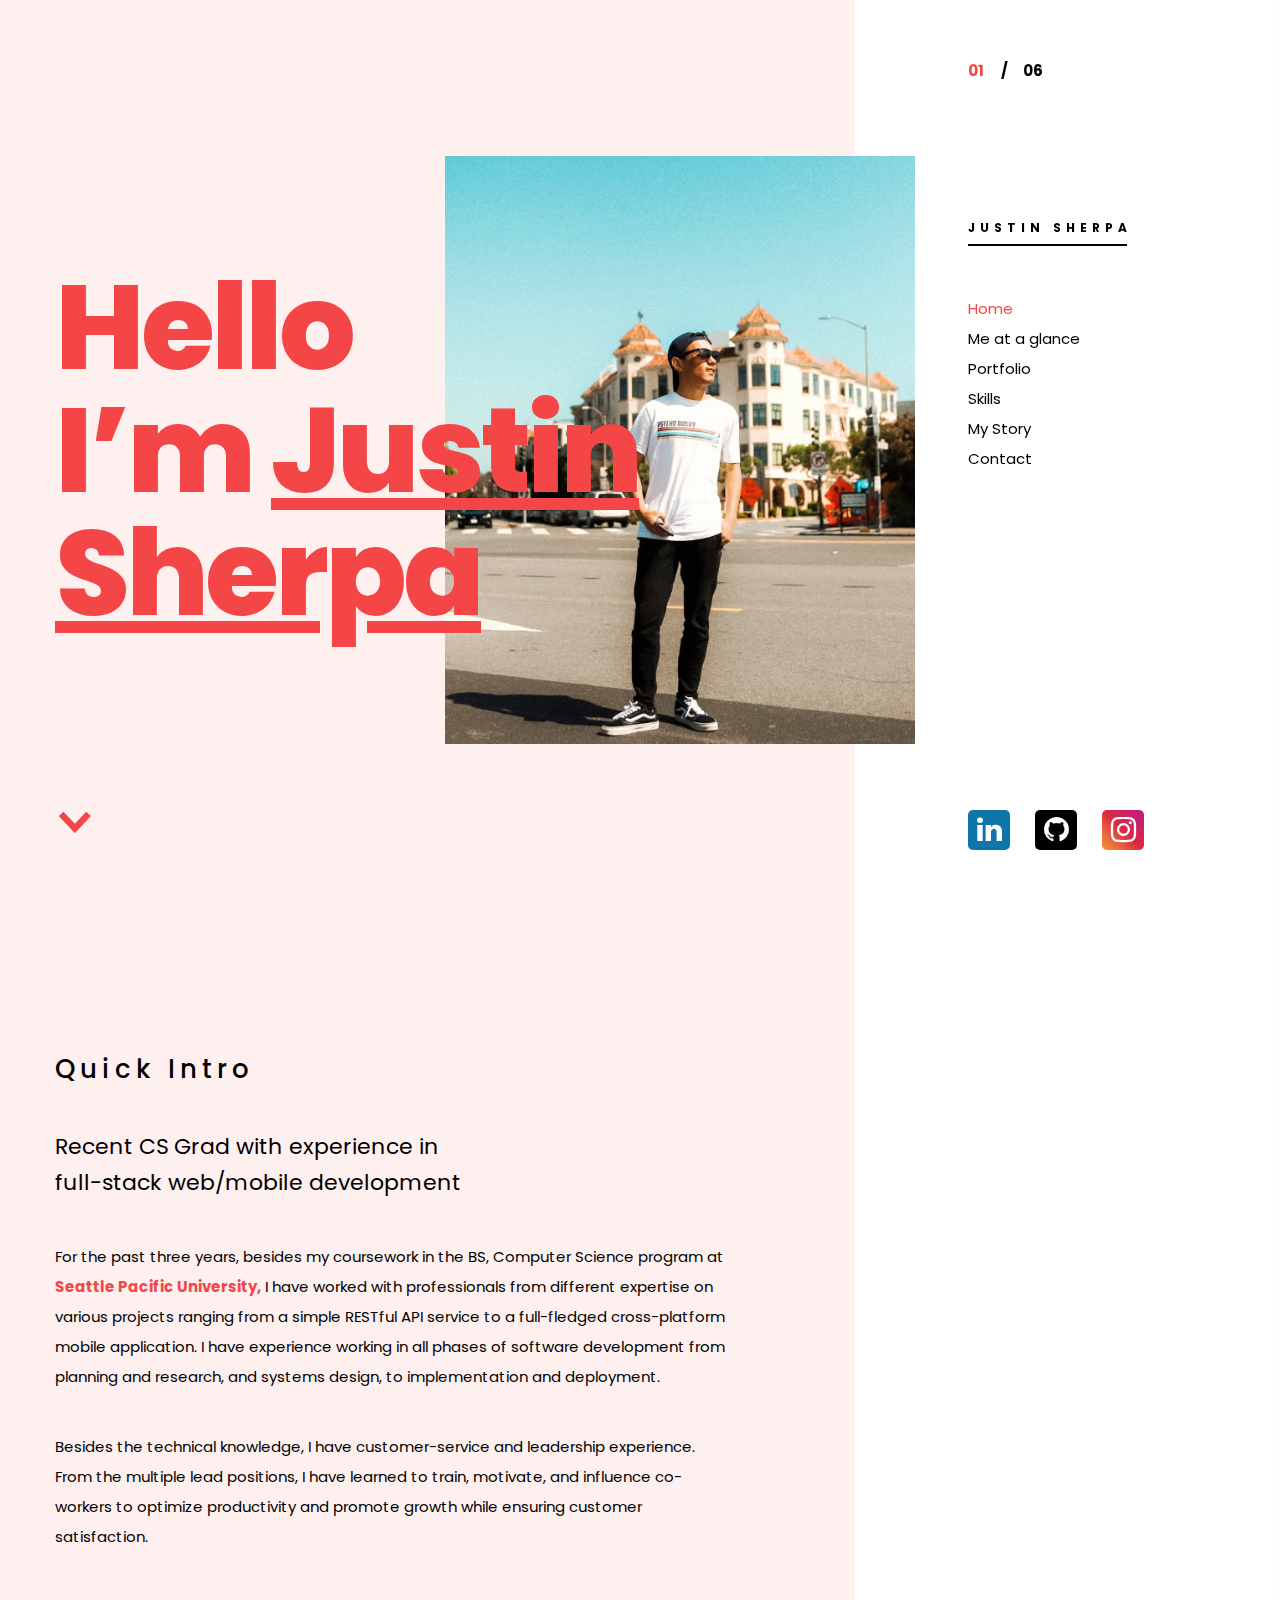
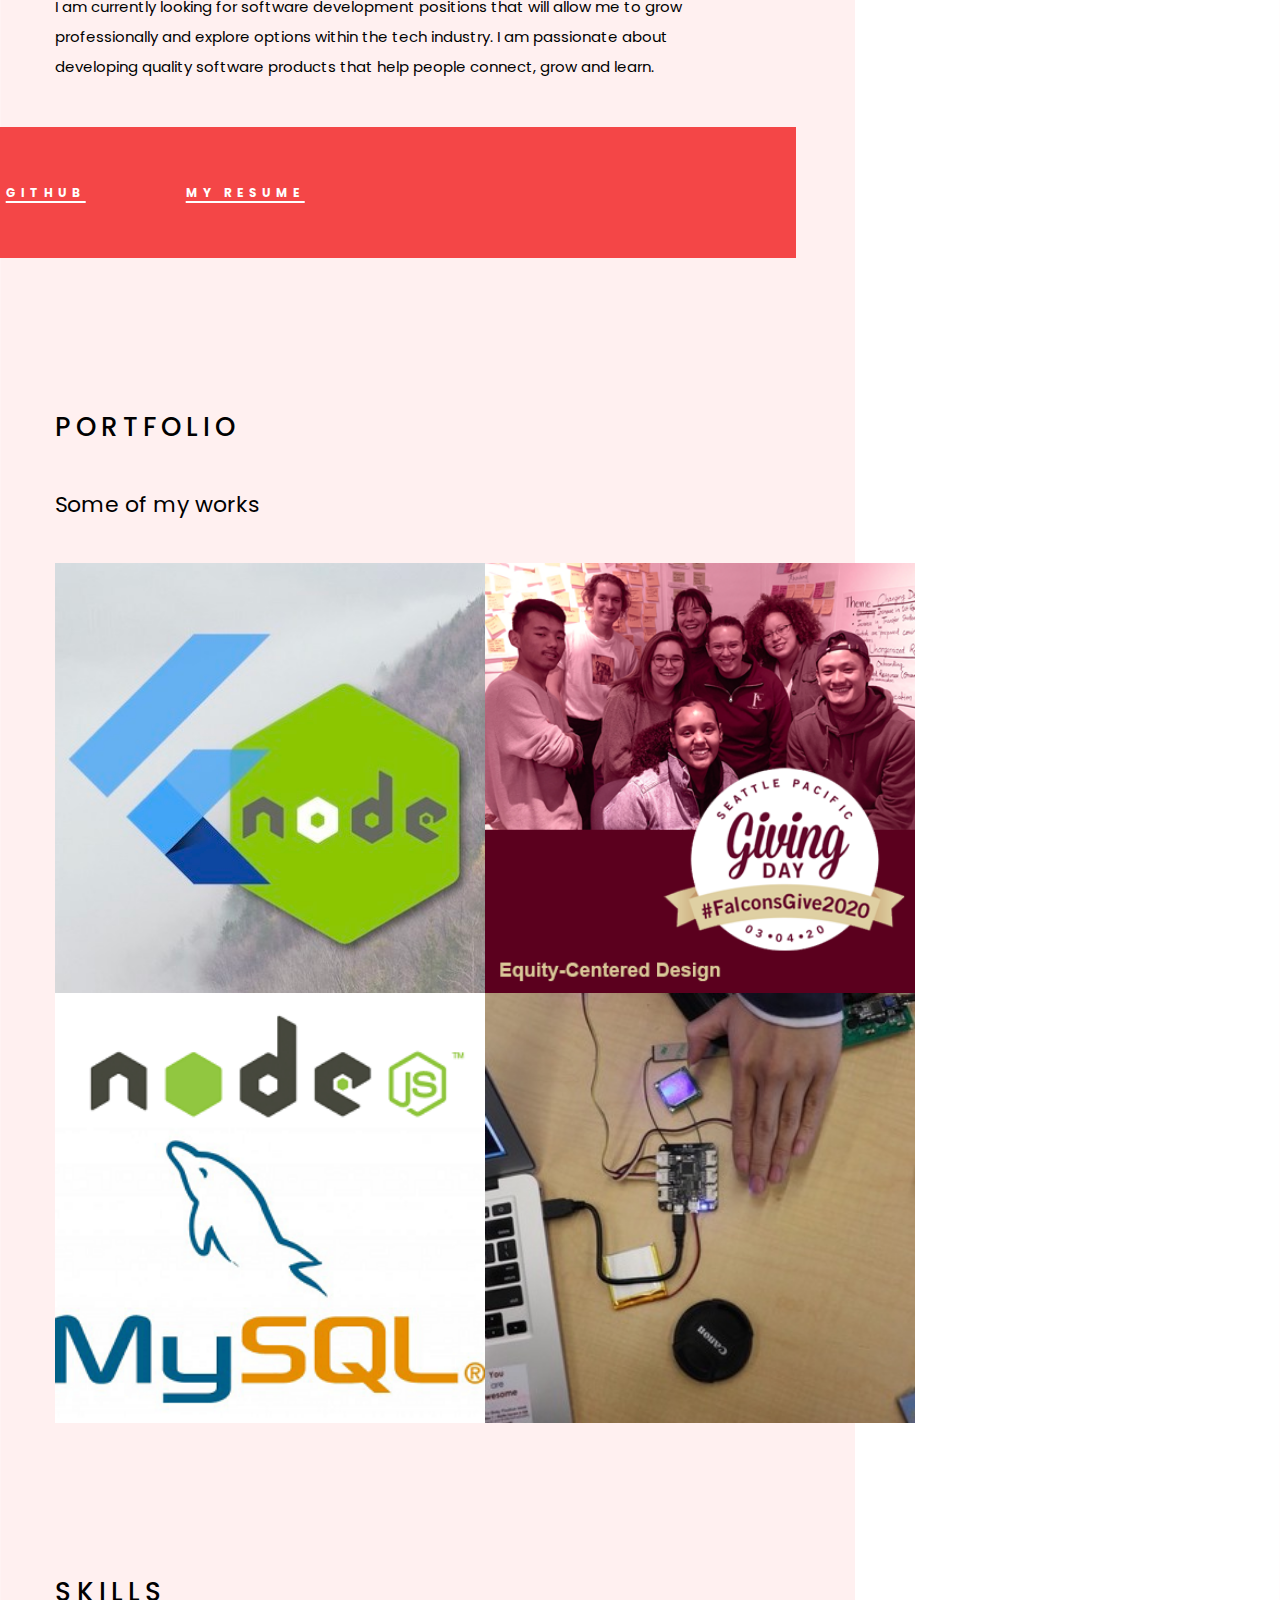
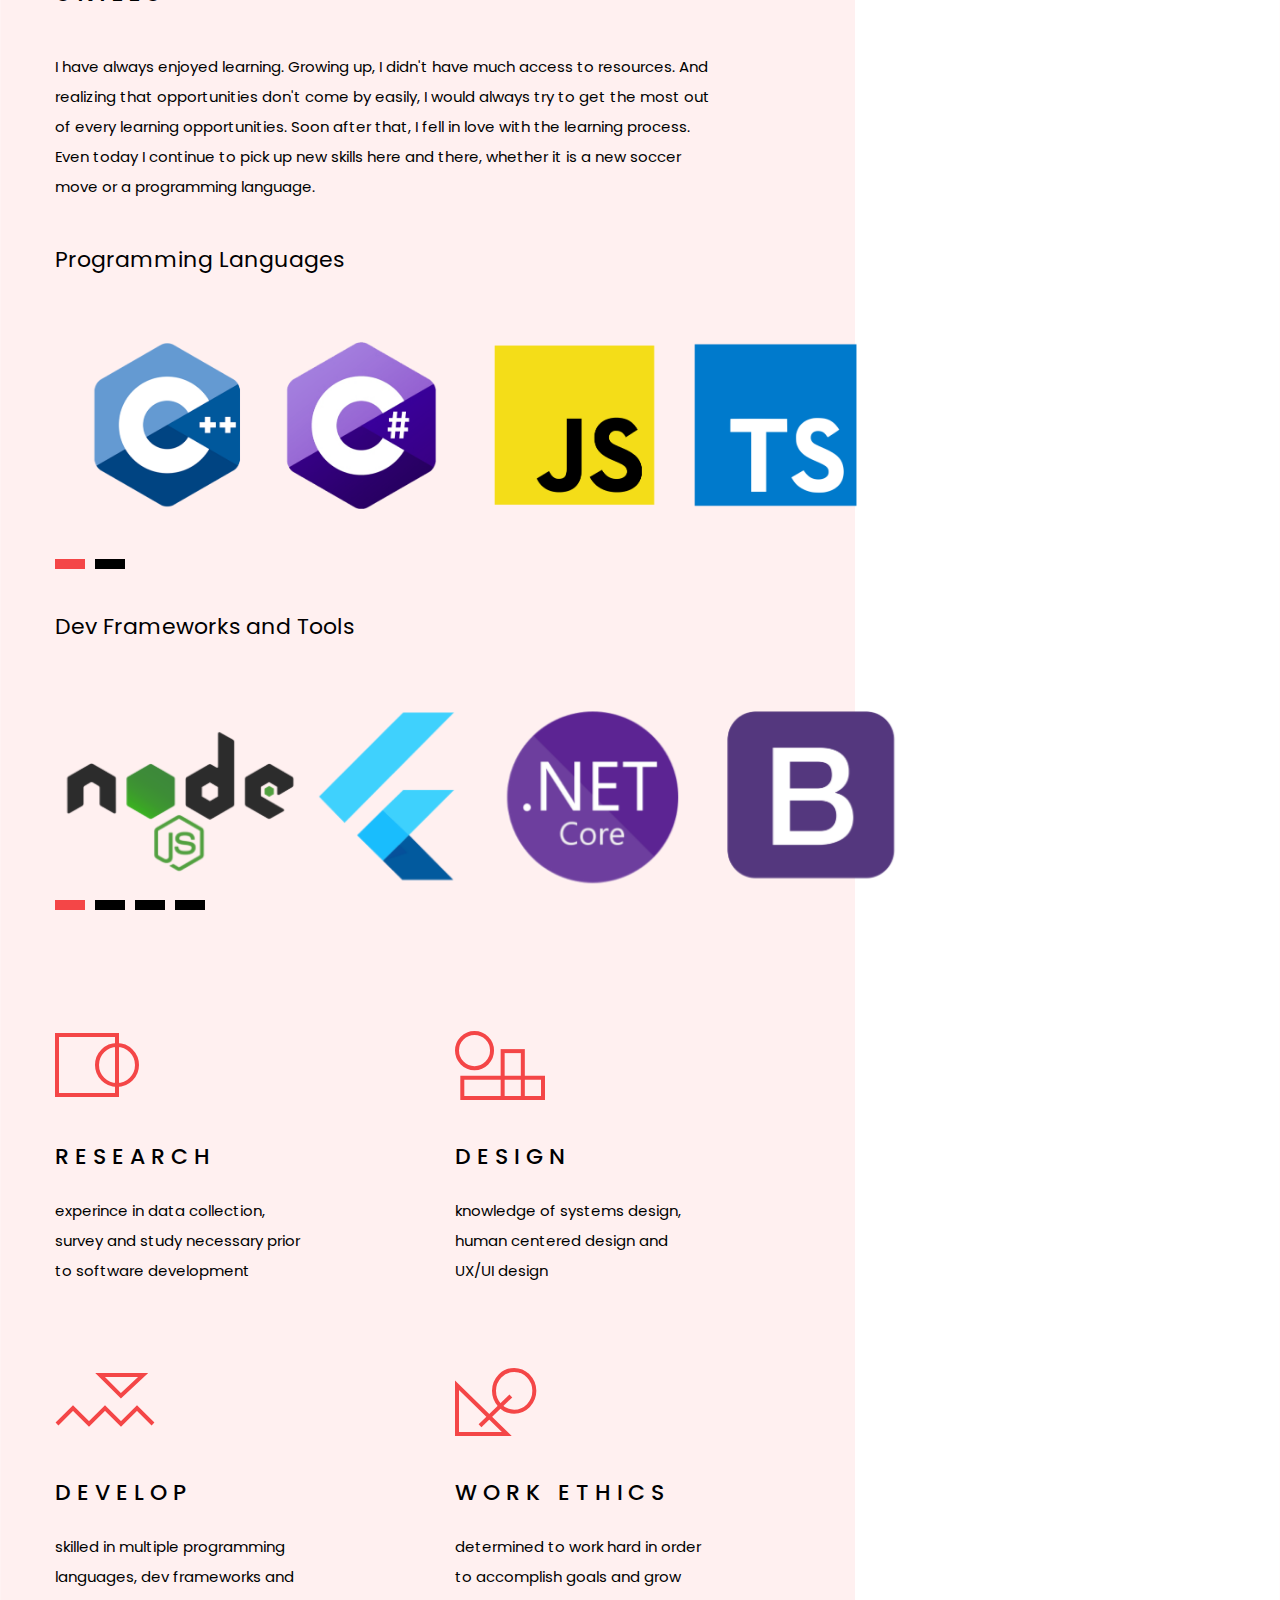
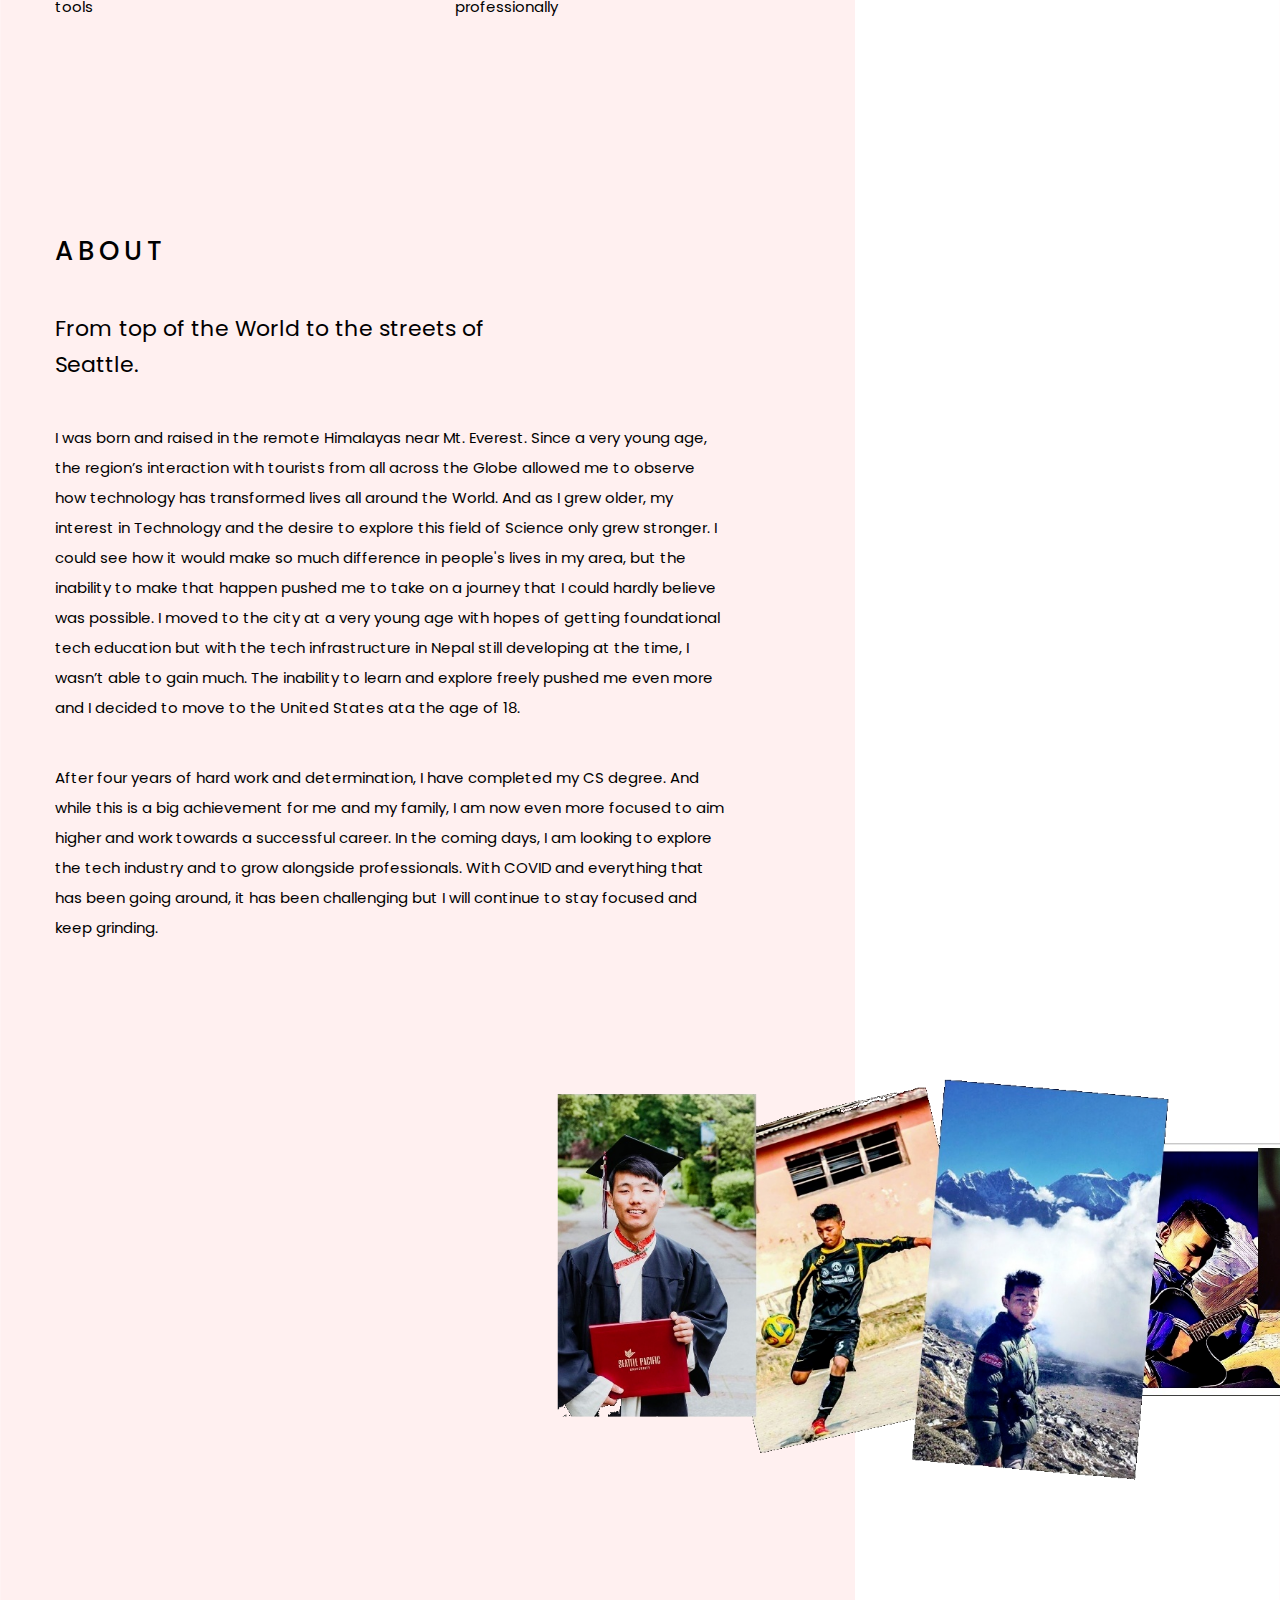
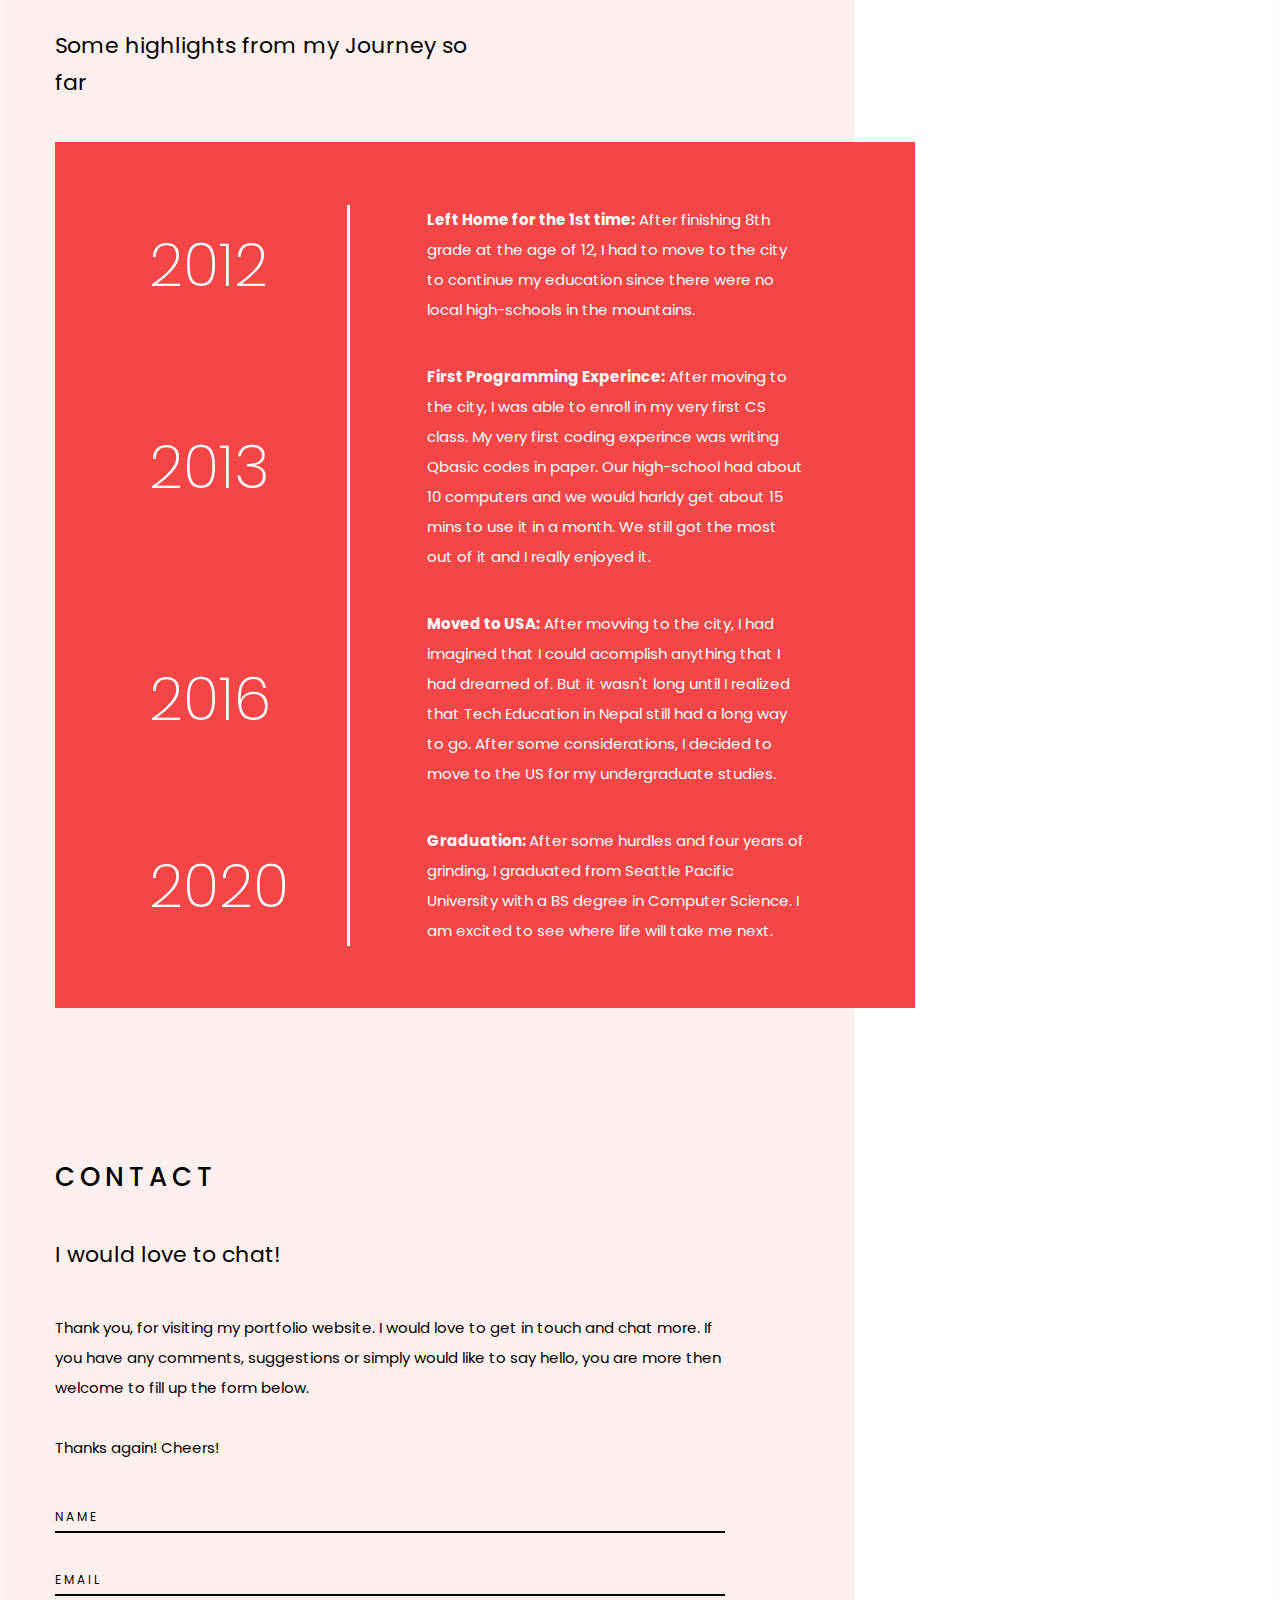
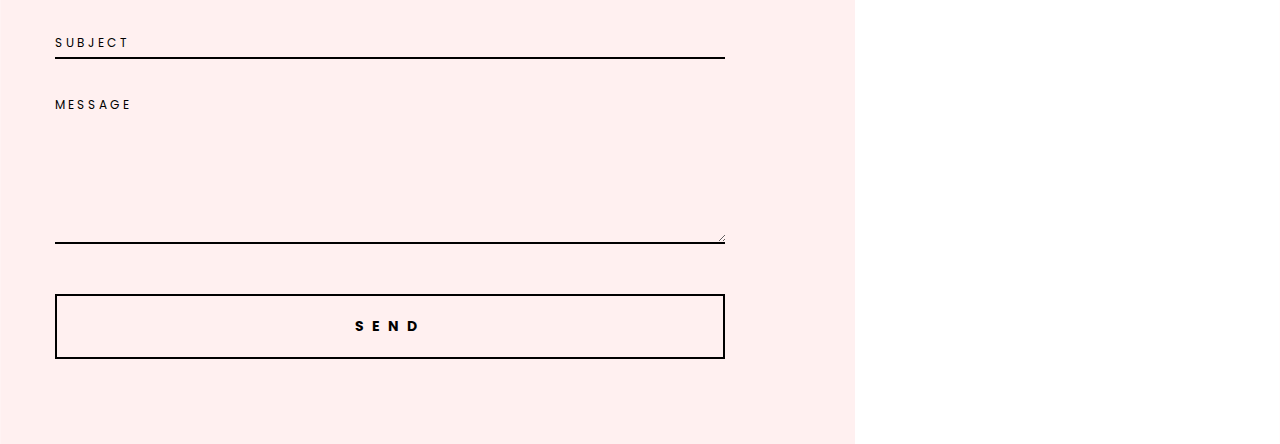
==== commit 6deafd92: "content updated" ====
--- a/index.html
+++ b/index.html
@@ -93,10 +93,10 @@
                             development from planning and research, and systems design, to implementation and deployment.
                         </p>
                         <p>
-                            Besides the technical knowledge, I have management and customer-service work experience. 
-                            From the multiple managerial positions, I have learned to train, motivate, and direct 
-                            co-workers to optimize productivity and promote growth while ensuring customer 
-                            satisfaction.  
+                            Besides the technical knowledge, I have customer-service and leadership experience. 
+                            From the multiple lead positions, I have learned to train, motivate, and influence 
+                            co-workers to optimize productivity and promote growth while ensuring 
+                            customer satisfaction.
                         </p>
                         <p>
                             I am currently looking for software development positions that will allow me to grow 
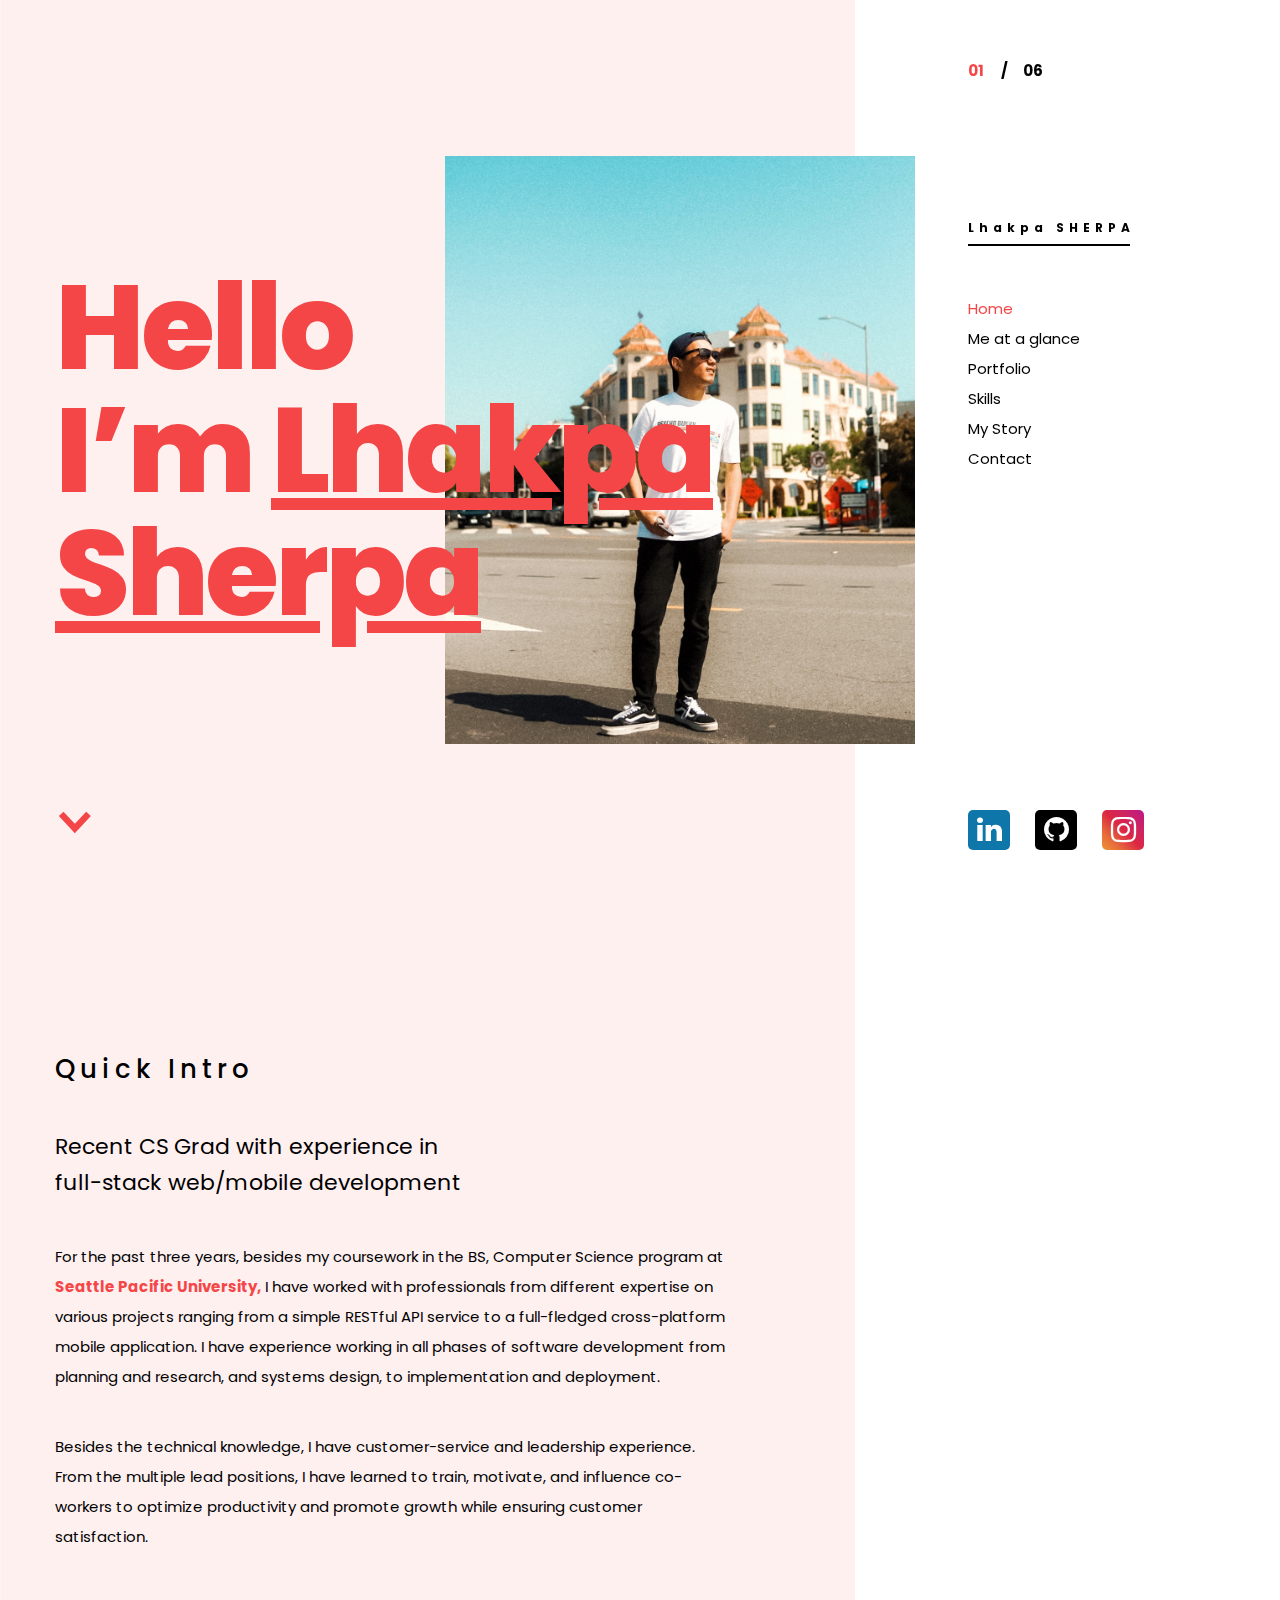
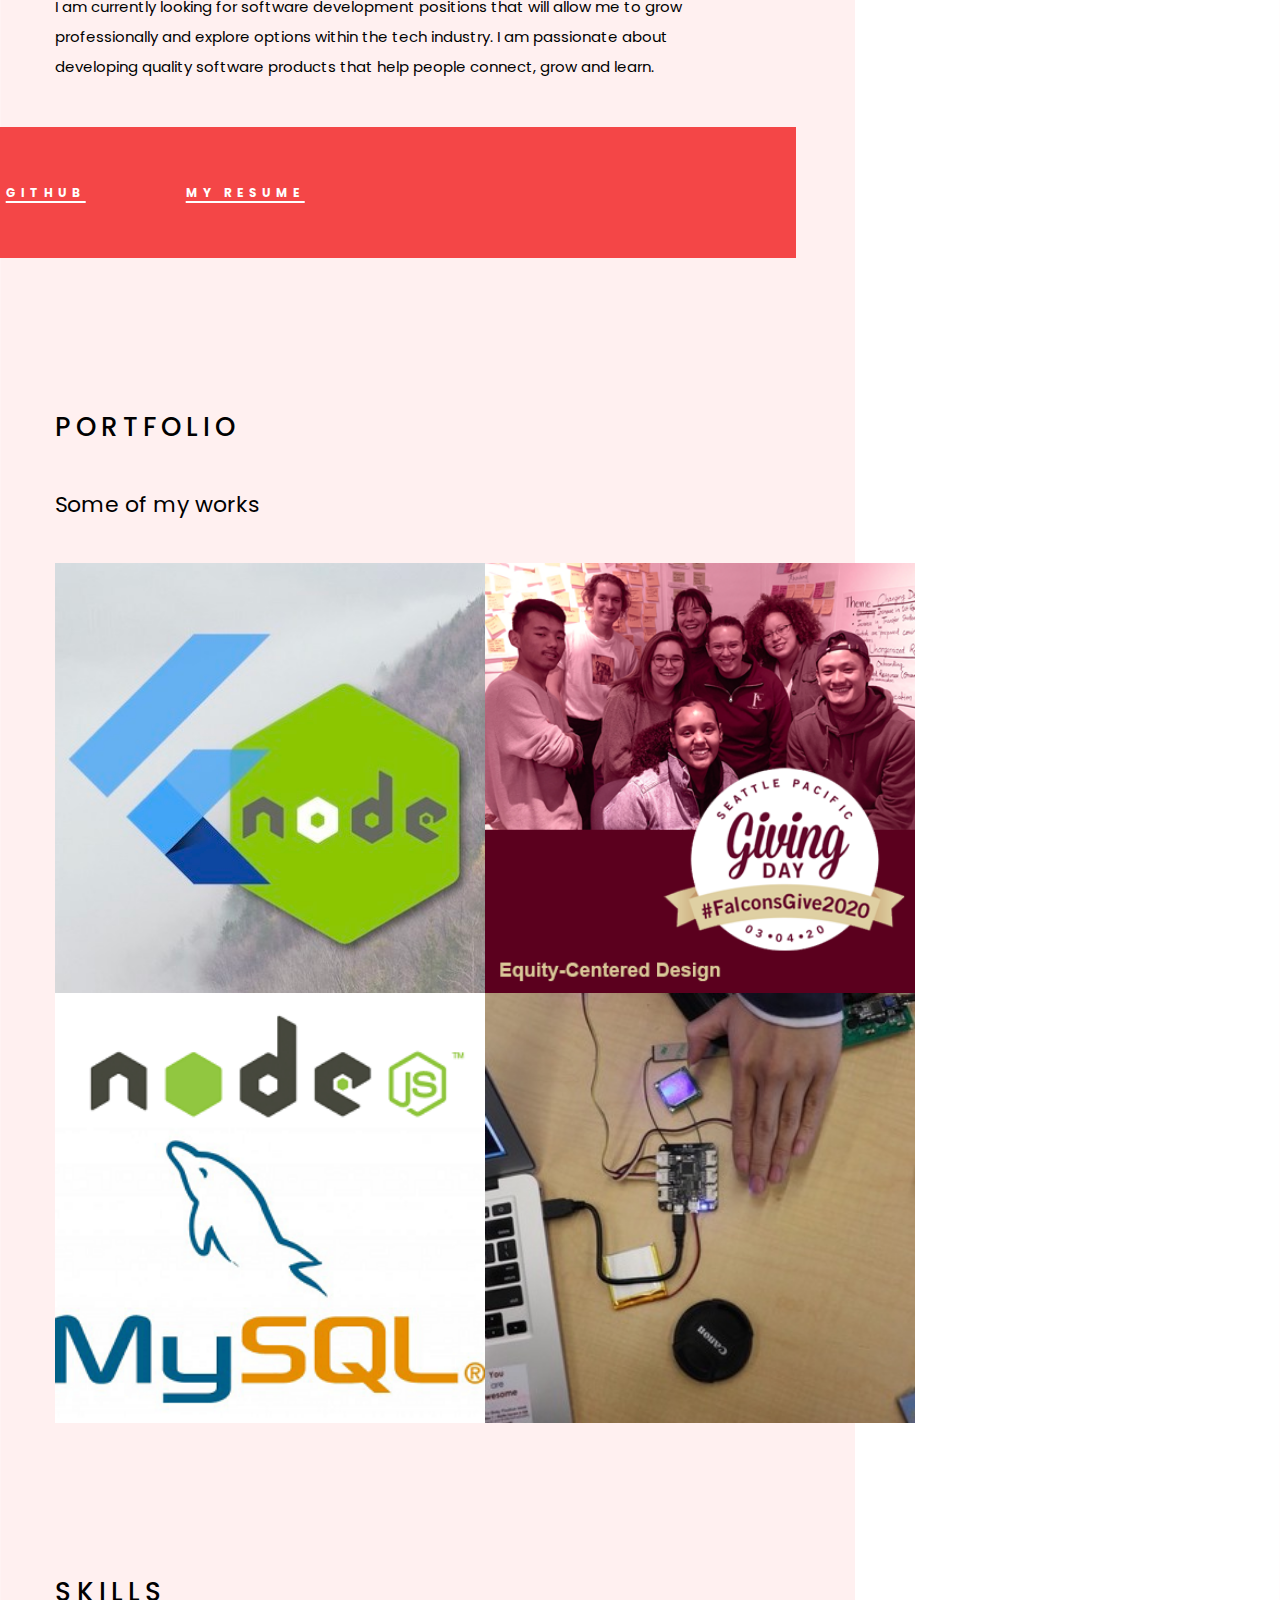
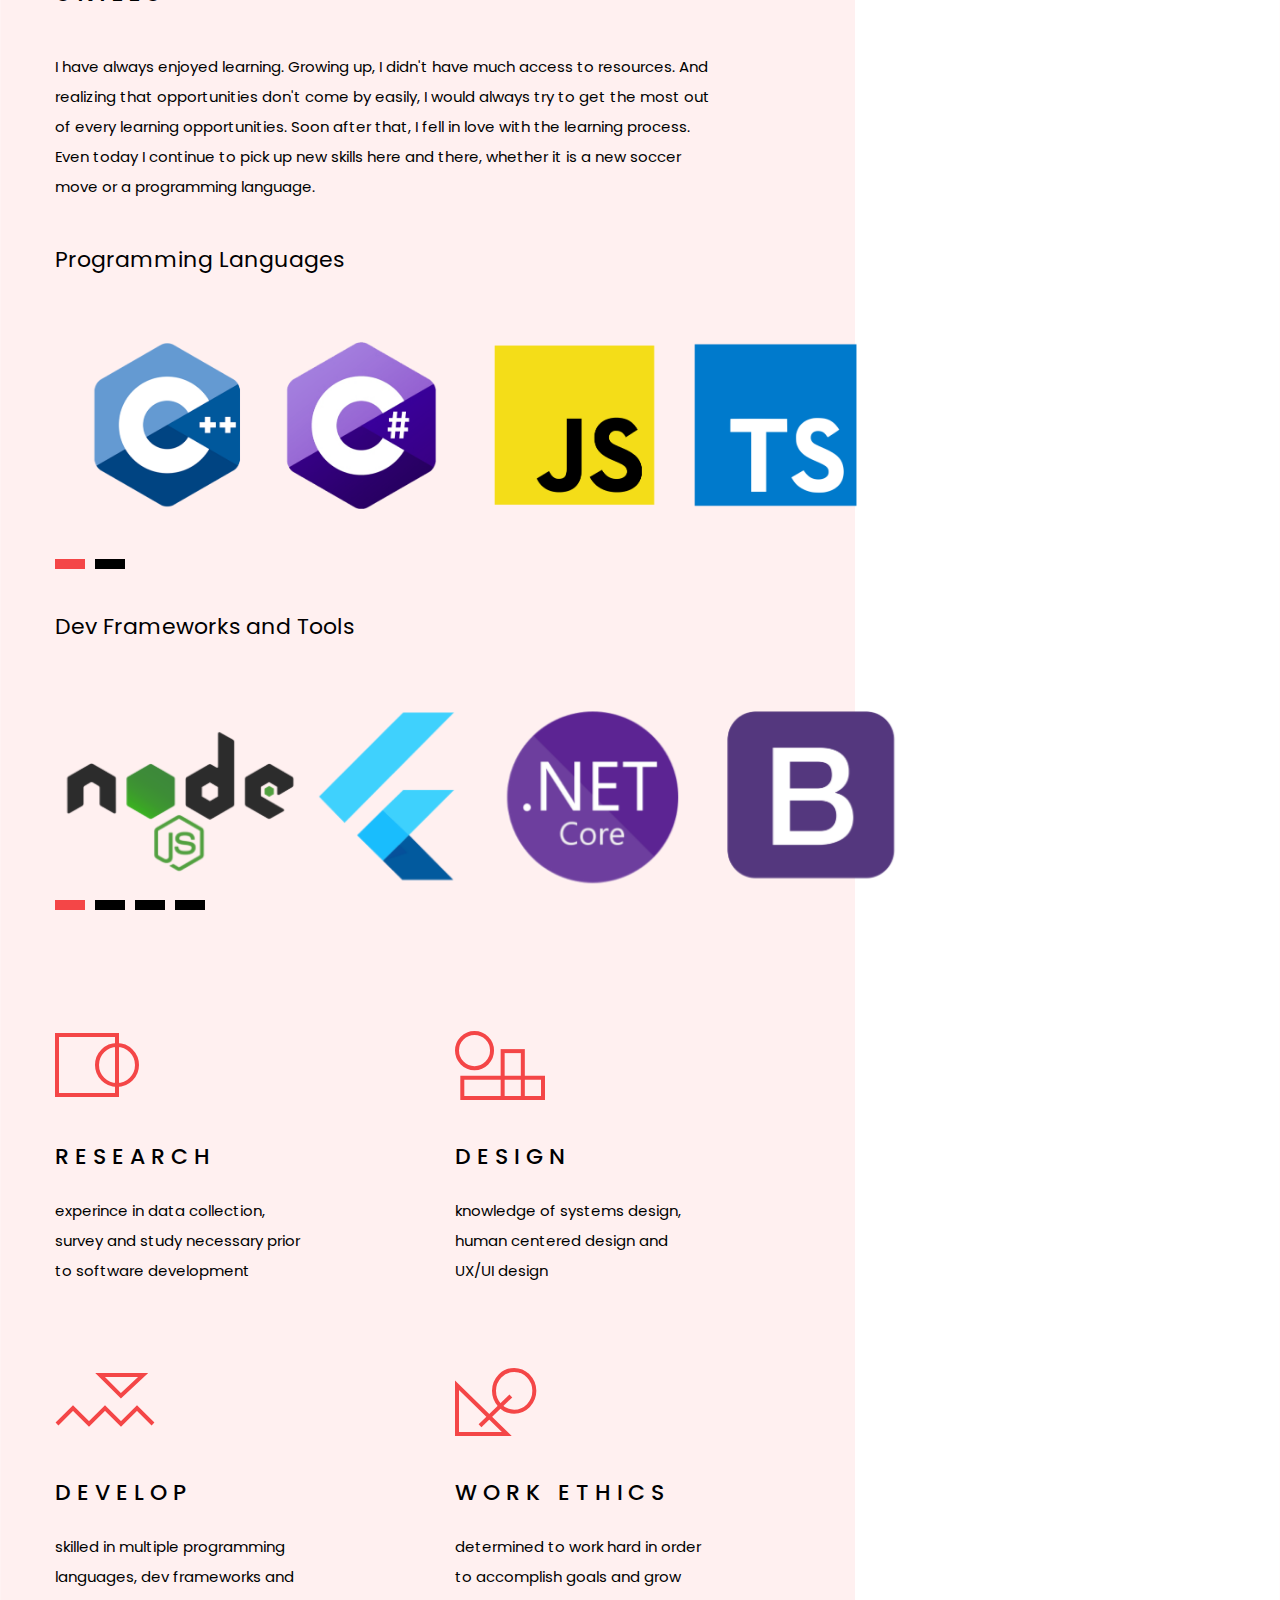
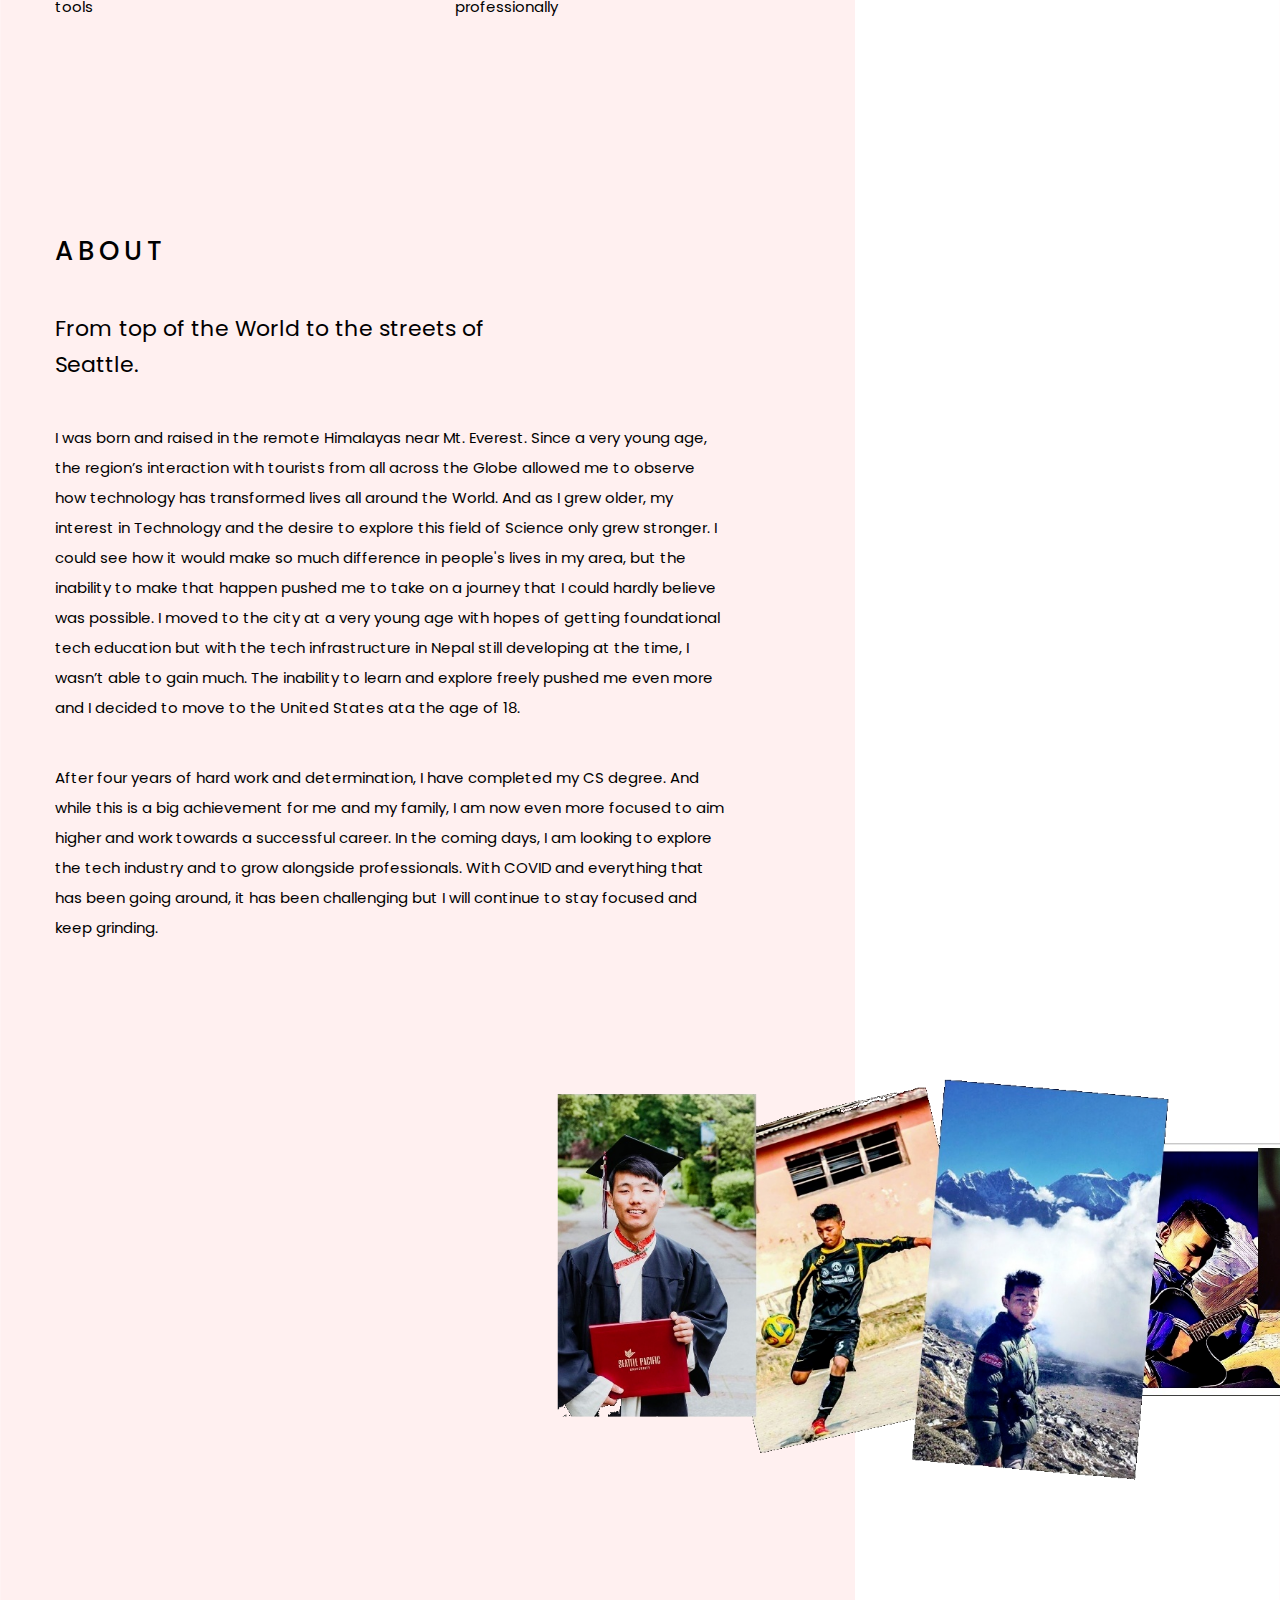
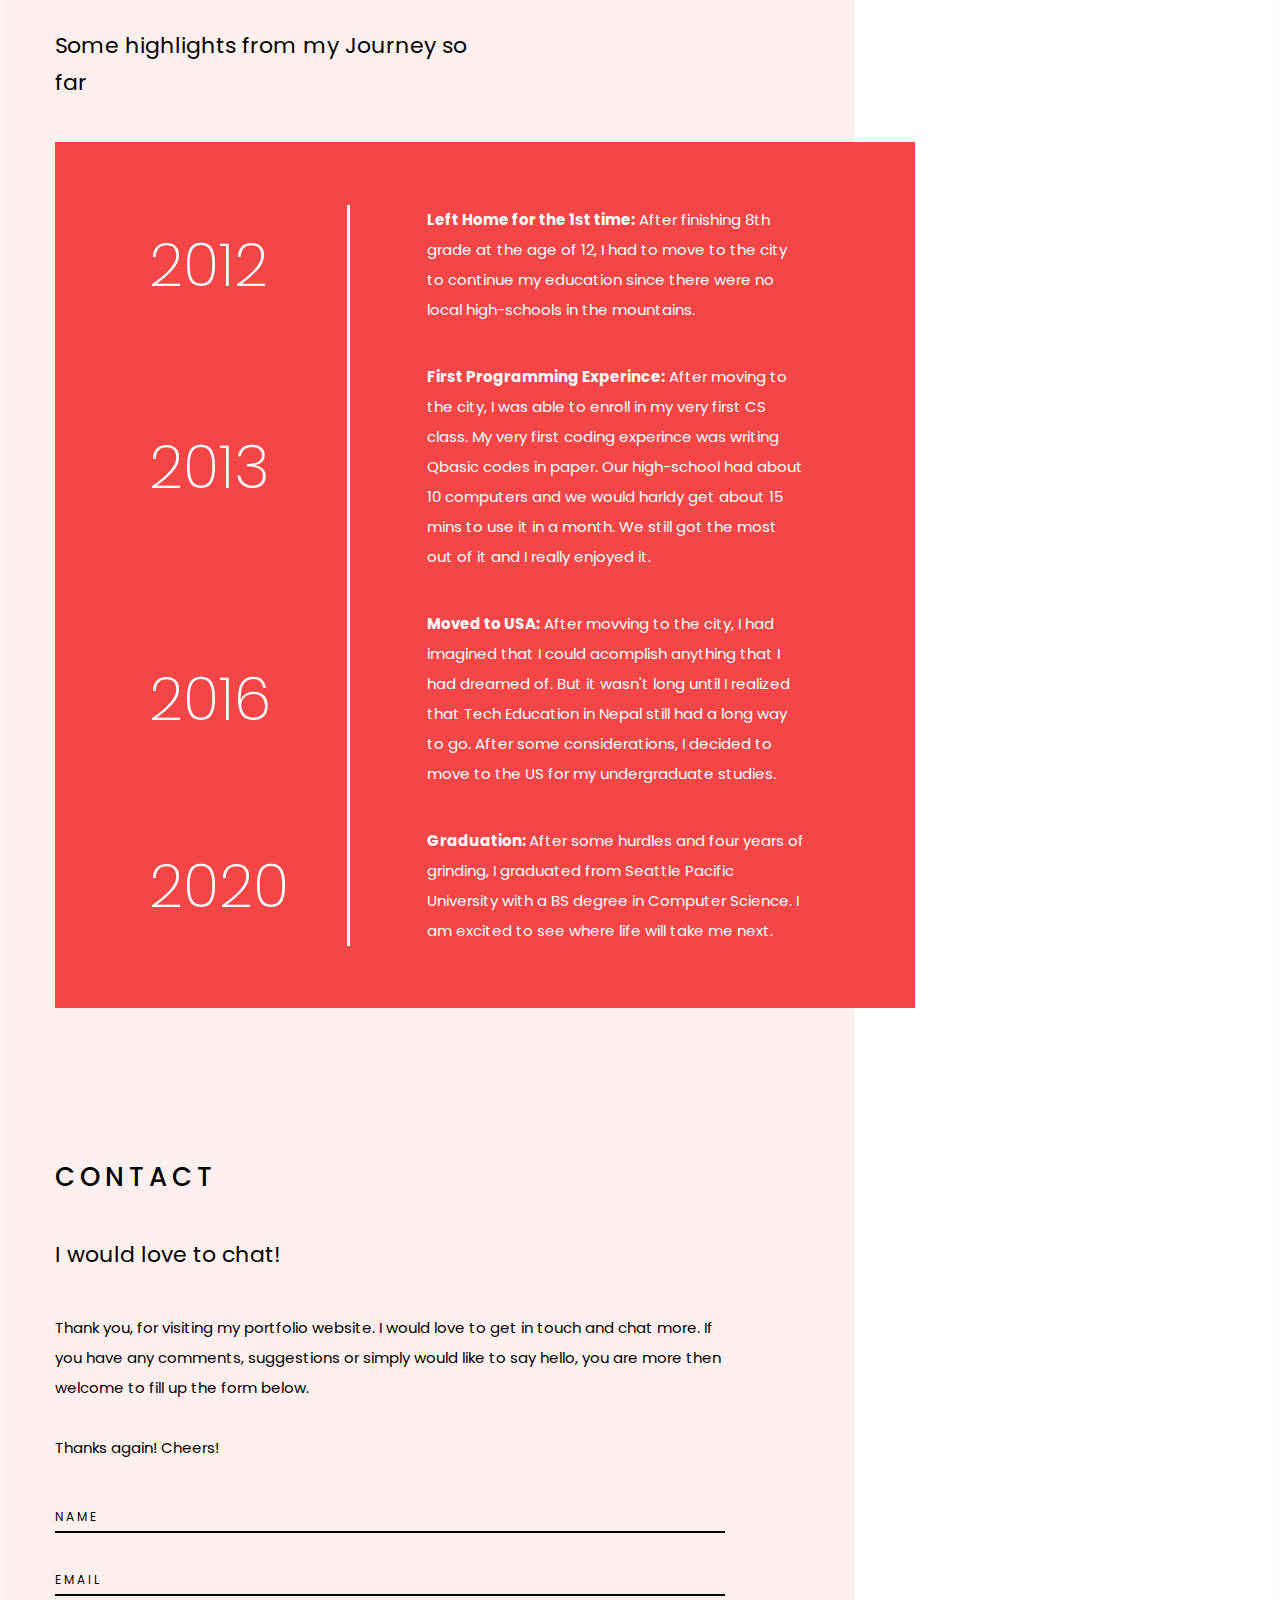
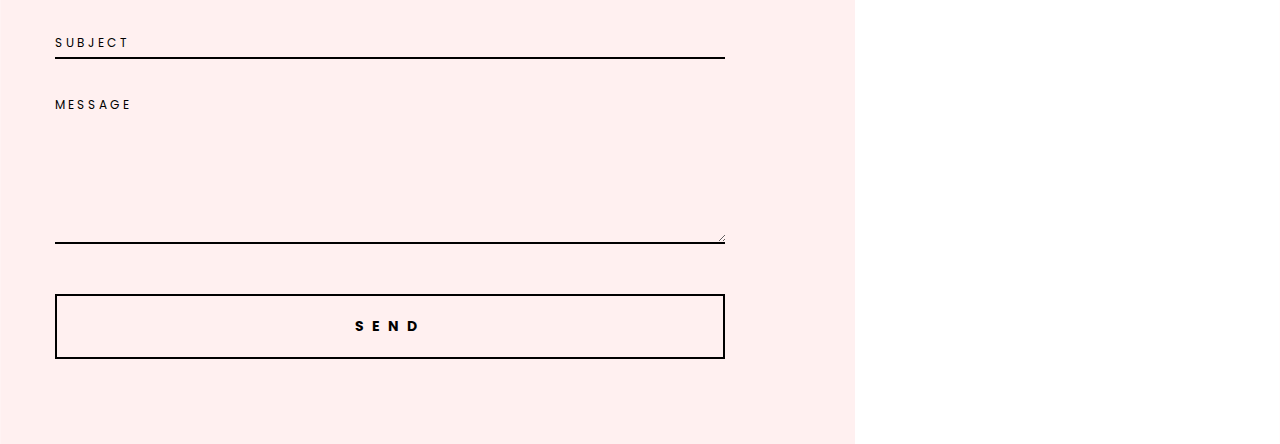
==== commit cce2d785: "index file change" ====
--- a/index.html
+++ b/index.html
@@ -1,10 +1,10 @@
 <!DOCTYPE HTML>
 <html lang="en-US">
     <head>
-        <title>Justin Sherpa Software Engineer</title>
+        <title>Lhakpa Sherpa Software Engineer</title>
         <meta http-equiv="Content-Type" content="text/html; charset=UTF-8">
-        <meta name="description" content="Justin Sherpa Software Engineer Portfoilo" />
-        <meta name="author" content="Justin Sherpa" />
+        <meta name="description" content="Lhakpa Sherpa Software Engineer Full Stack Engineer Front End Engineer Portfoilo" />
+        <meta name="author" content="Lhakpa Sherpa" />
         <meta name="viewport" content="width=device-width, initial-scale=1, shrink-to-fit=no">
 
         <link rel="shortcut icon" href="images/favicon.ico">
@@ -46,7 +46,7 @@
                         <div class="total-pages-num">07</div>
                     </div>                                                            
                     <div class="nav-container">
-                        <a class="site-title slow-scroll" href="#home">JUSTIN SHERPA</a>
+                        <a class="site-title slow-scroll" href="#home">Lhakpa SHERPA</a>
                         <nav class="nav-menu">
                             <ul class="nav-list">
                                 <li><a href="#home">Home</a></li>
@@ -69,7 +69,7 @@
                 <!-- ================== HOME ================== -->
                 <section id="home" class="section">
                     <div class="container-wrap">                        
-                        <h1 class="entry-title" data-jarallax-element="0 30">Hello <br>I’m <span>Justin Sherpa</span></h1>
+                        <h1 class="entry-title" data-jarallax-element="0 30">Hello <br>I’m <span>Lhakpa Sherpa</span></h1>
                         <img class="main-photo block-right" data-jarallax-element="0 -30" src="images/photo-1.jpg" alt="">                        
                         <a href="#services" class="main-btn slow-scroll"><img src="images/scroll-icon.svg" alt=""></a>
                     </div>
@@ -347,7 +347,7 @@
                     <ul class="about-info" data-threshold="0 0" data-jarallax-element="40 0">
                         <li>
                             <h6>EMAIL</h6>
-                            <a href="mailto:jackob@yourwebsite.com">justin@sherpaj.com</a>
+                            <a href="mailto:jackob@yourwebsite.com">Lhakpa@sherpaj.com</a>
                         </li>
                         <li>
                             <h6>ROLE</h6>
